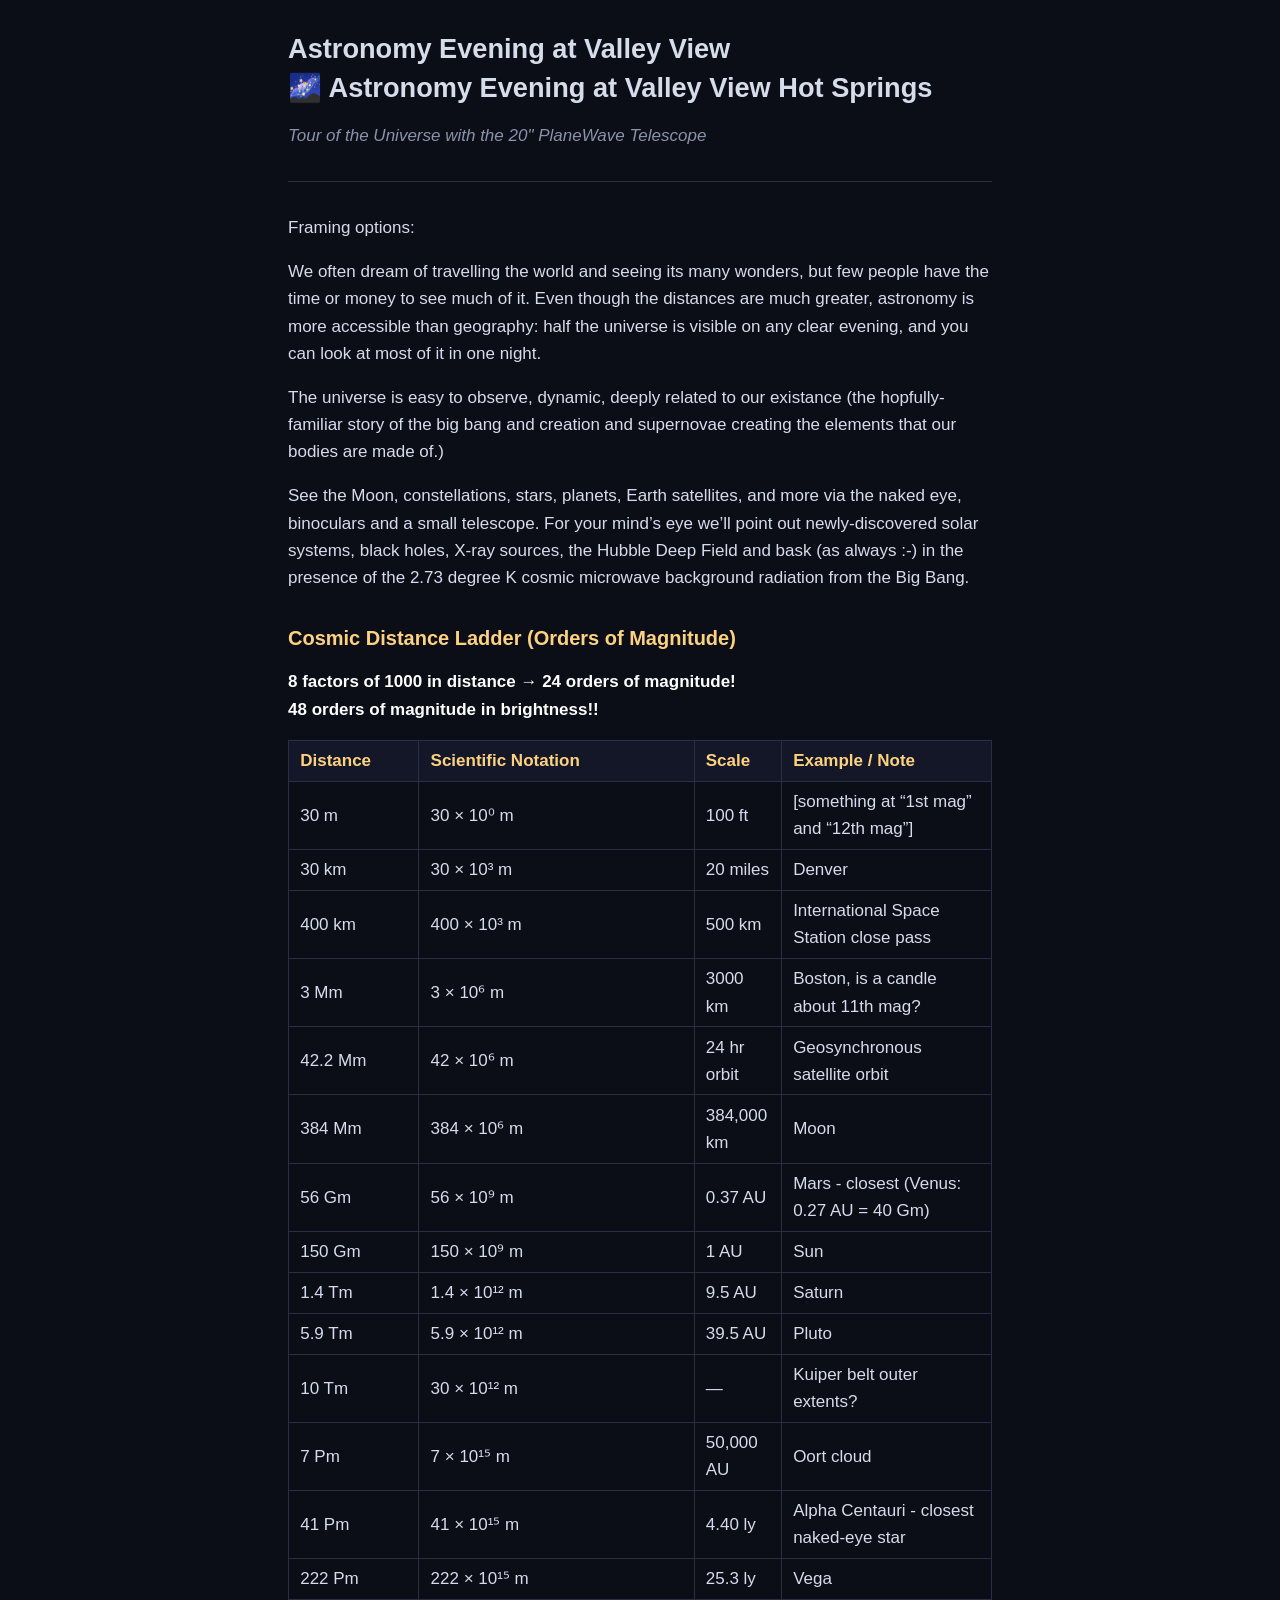
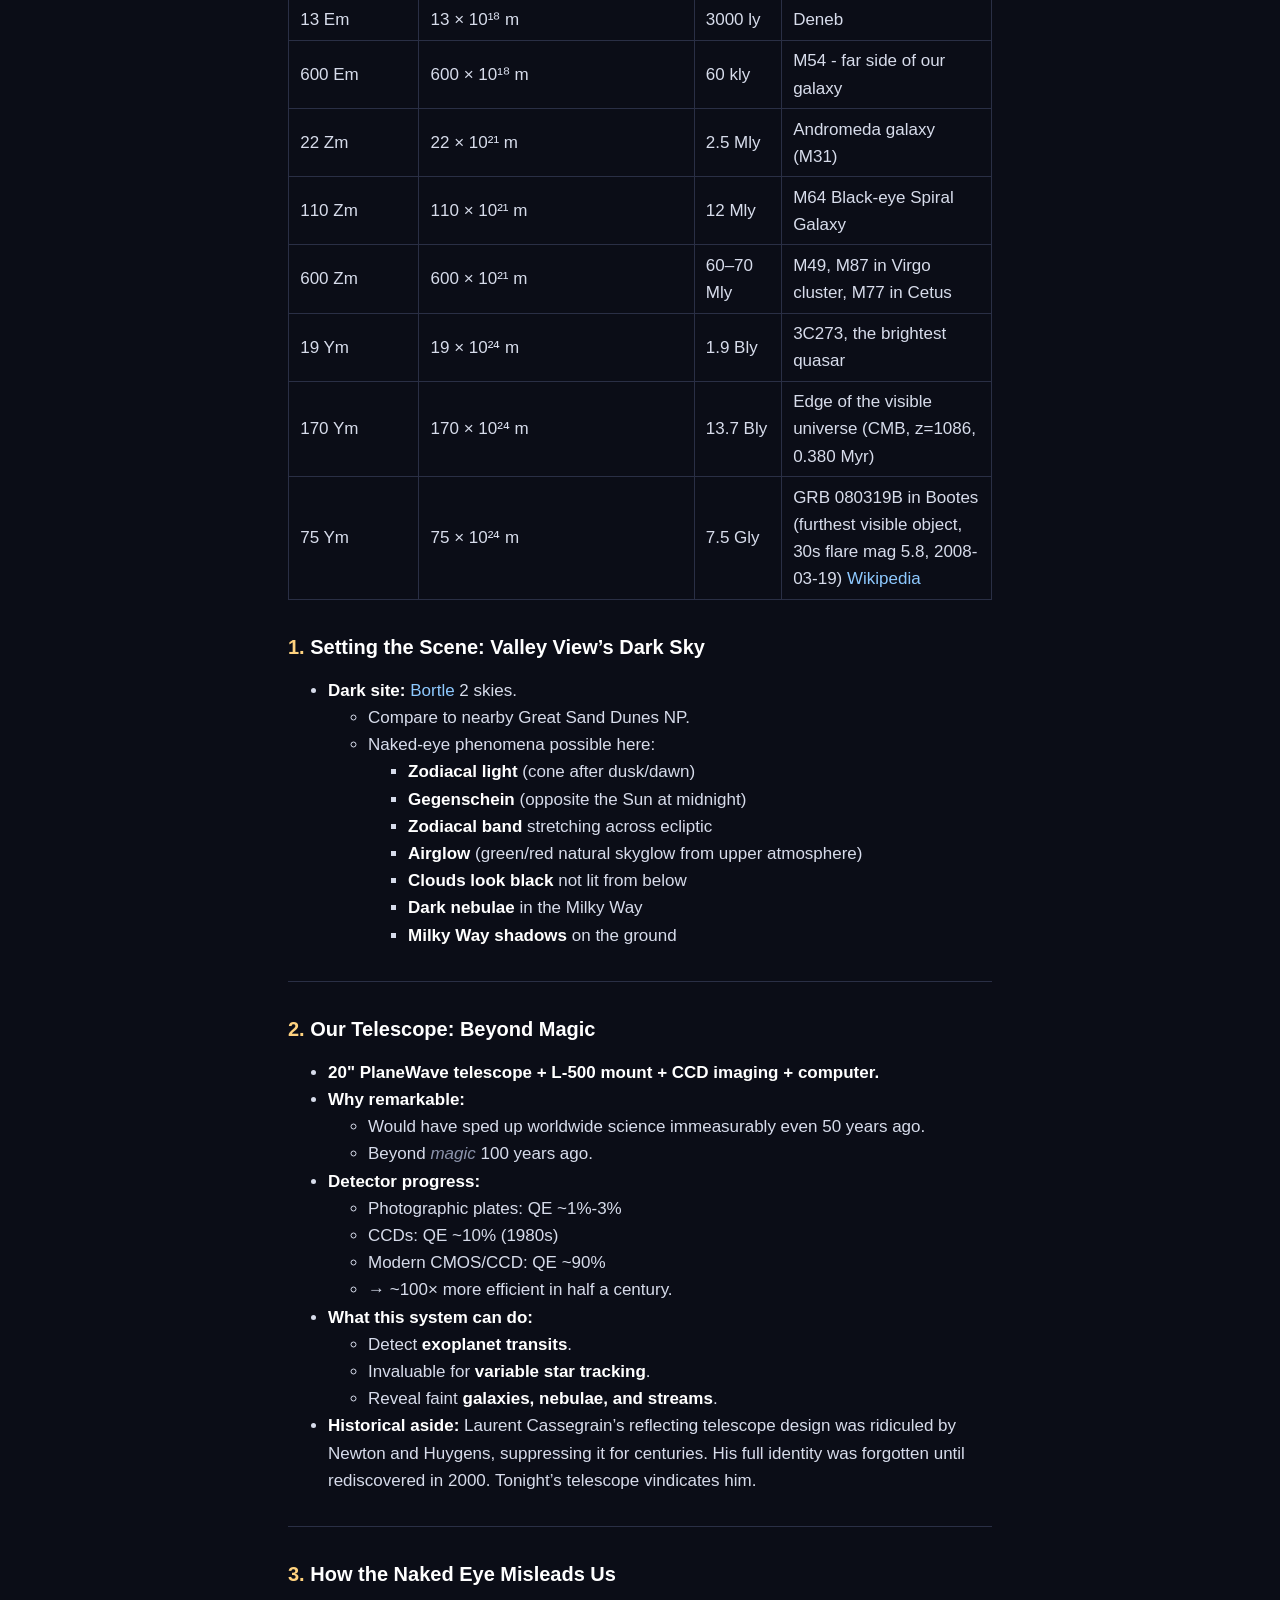
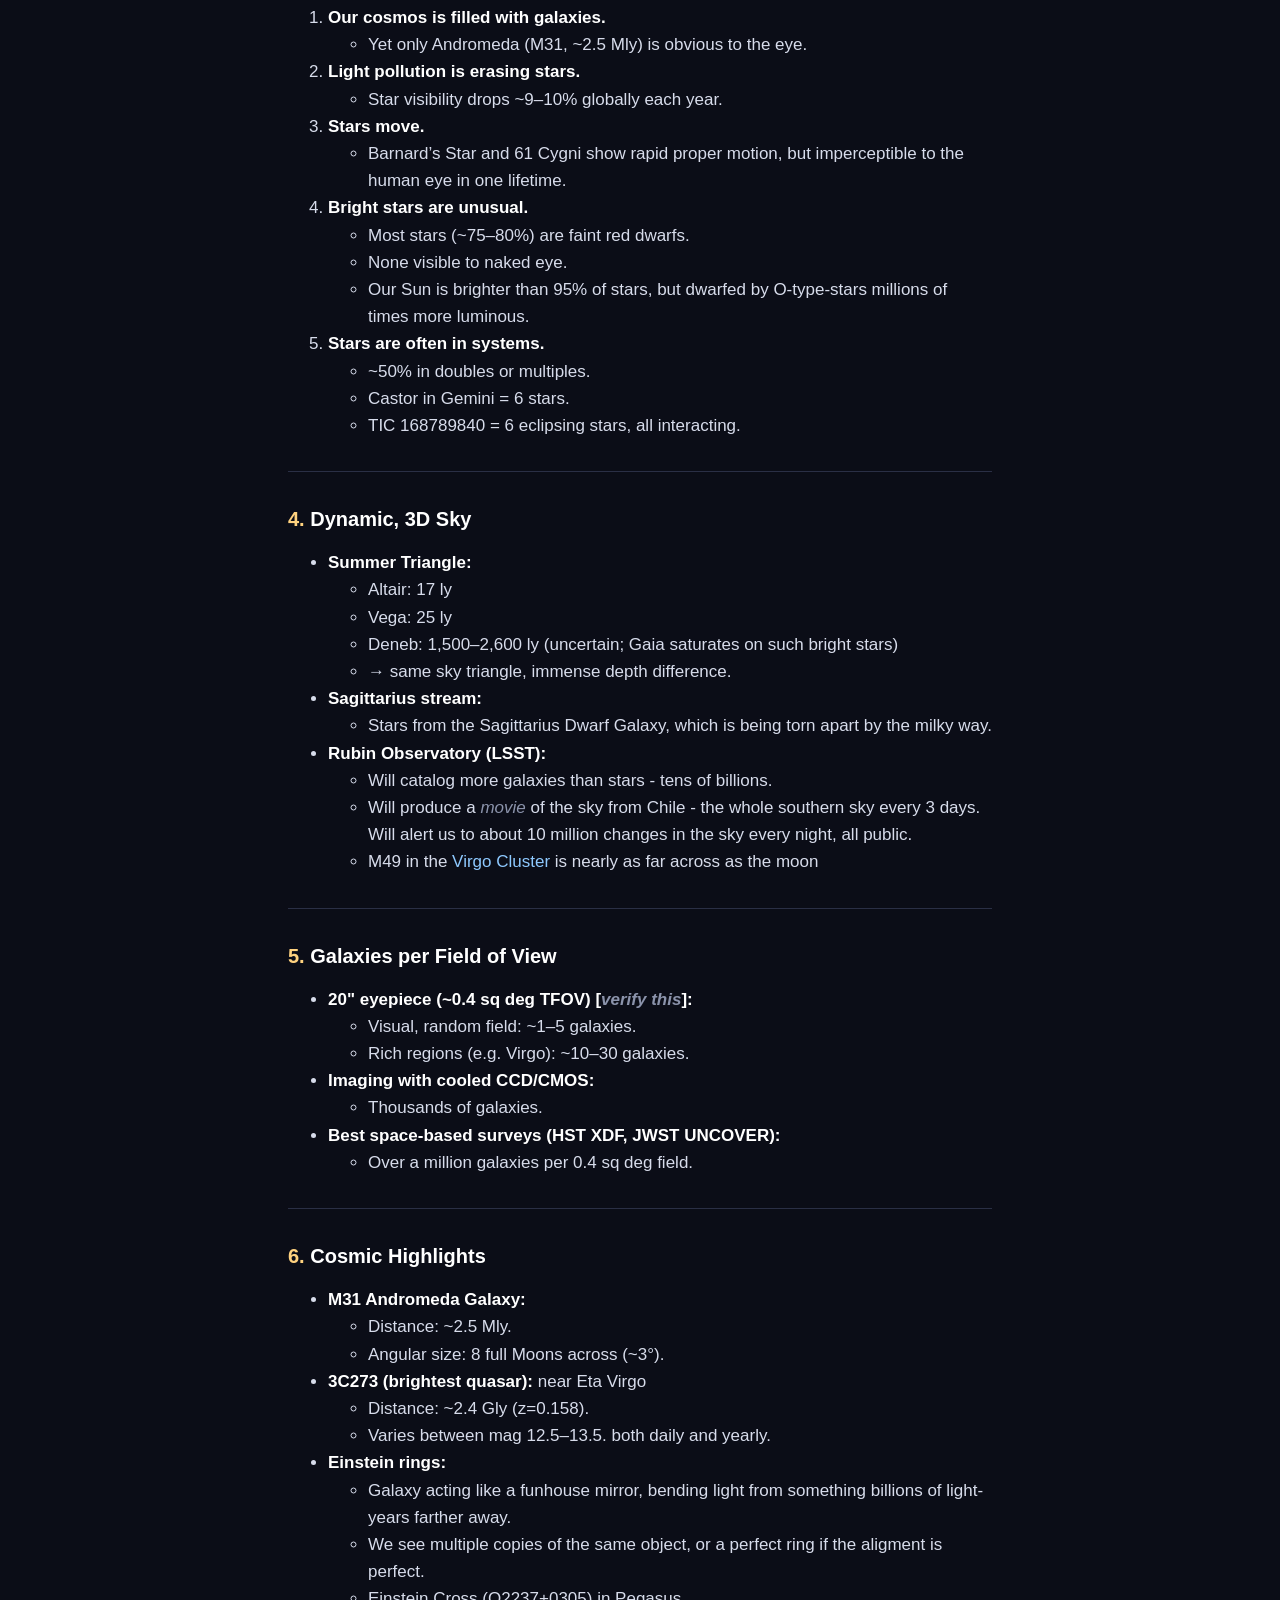
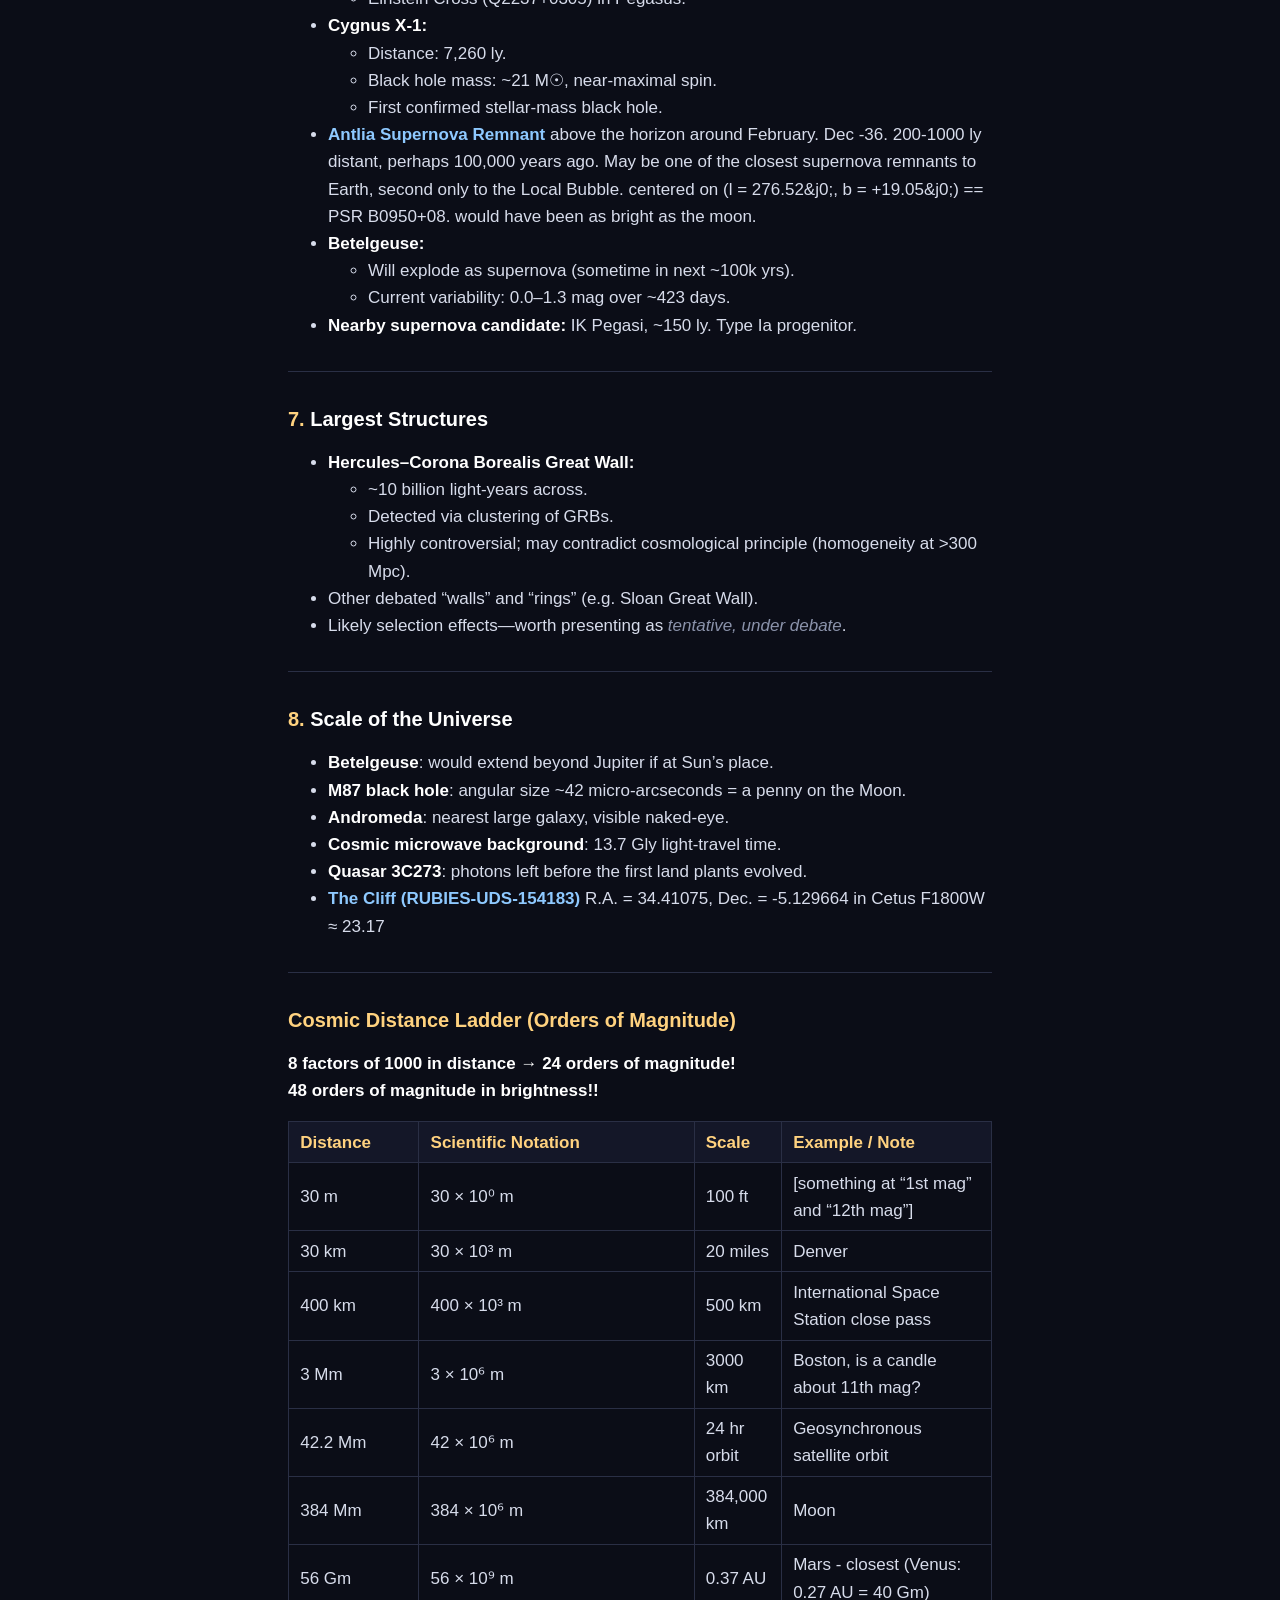
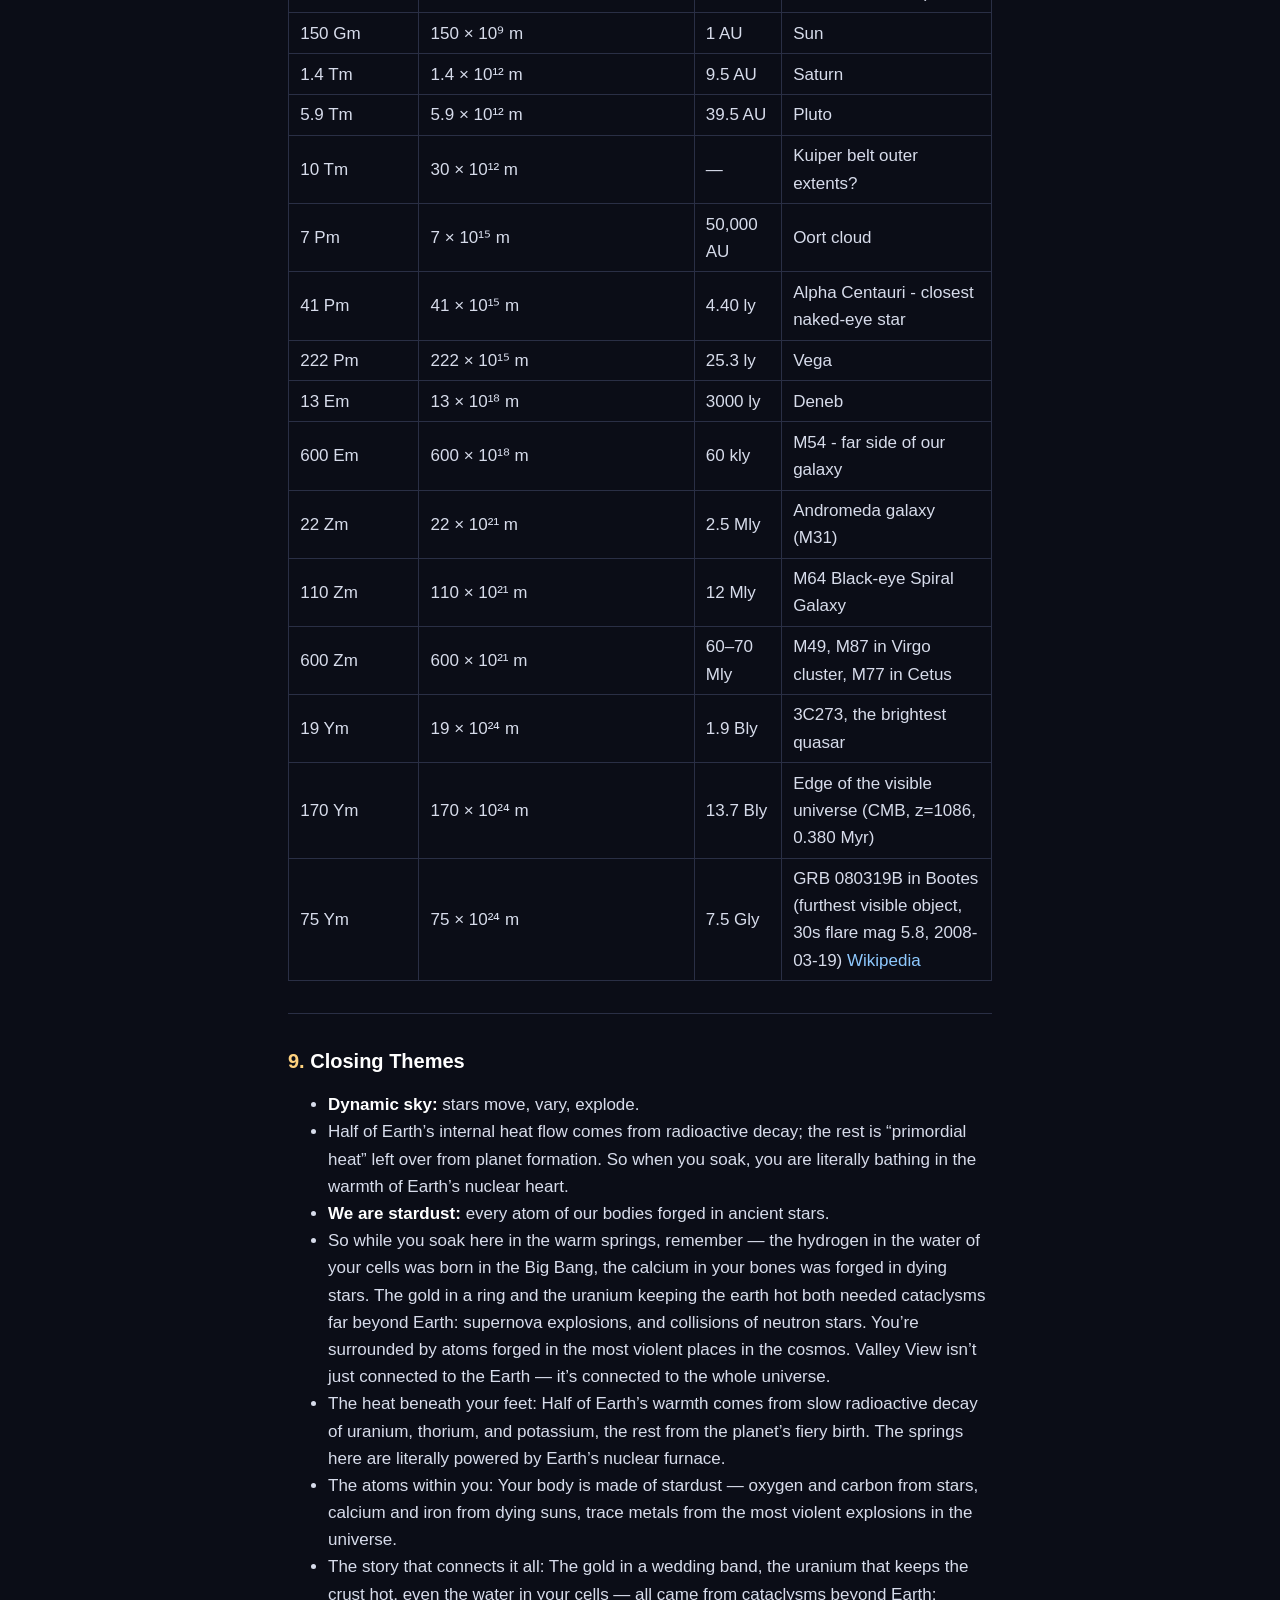
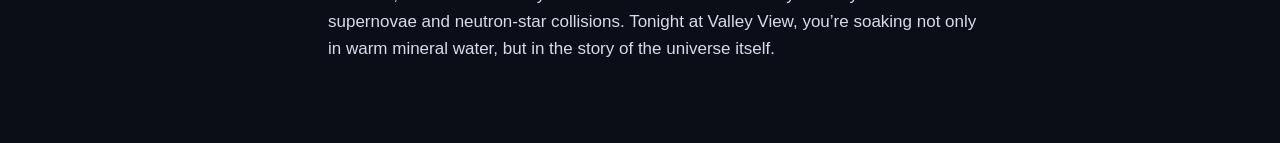
==== astro-evening-vv.html @ 8d2835ee "Add Sept 9-10 2026 highlights, evening tour, and sky-timeline tool - vv20260909/highlights.md: short" ====
<!DOCTYPE html>
<html xmlns="http://www.w3.org/1999/xhtml" lang="" xml:lang="">
<head>
  <meta charset="utf-8" />
  <meta name="generator" content="pandoc" />
  <meta name="viewport" content="width=device-width, initial-scale=1.0, user-scalable=yes" />
  <title>Astronomy Evening at Valley View</title>
  <style>
    code{white-space: pre-wrap;}
    span.smallcaps{font-variant: small-caps;}
    span.underline{text-decoration: underline;}
    div.column{display: inline-block; vertical-align: top; width: 50%;}
    div.hanging-indent{margin-left: 1.5em; text-indent: -1.5em;}
    ul.task-list{list-style: none;}
  </style>
  <link rel="stylesheet" href="assets/style.css" />
</head>
<body>
<header id="title-block-header">
<h1 class="title">Astronomy Evening at Valley View</h1>
</header>
<h1 id="astronomy-evening-at-valley-view-hot-springs">🌌 Astronomy Evening at Valley View Hot Springs</h1>
<p><em>Tour of the Universe with the 20" PlaneWave Telescope</em></p>
<hr />
<p>Framing options:</p>
<p>We often dream of travelling the world and seeing its many wonders, but few people have the time or money to see much of it. Even though the distances are much greater, astronomy is more accessible than geography: half the universe is visible on any clear evening, and you can look at most of it in one night.</p>
<p>The universe is easy to observe, dynamic, deeply related to our existance (the hopfully-familiar story of the big bang and creation and supernovae creating the elements that our bodies are made of.)</p>
<p>See the Moon, constellations, stars, planets, Earth satellites, and more via the naked eye, binoculars and a small telescope. For your mind’s eye we’ll point out newly-discovered solar systems, black holes, X-ray sources, the Hubble Deep Field and bask (as always :-) in the presence of the 2.73 degree K cosmic microwave background radiation from the Big Bang.</p>
<h2 id="cosmic-distance-ladder-orders-of-magnitude">Cosmic Distance Ladder (Orders of Magnitude)</h2>
<p><strong>8 factors of 1000 in distance → 24 orders of magnitude!</strong><br />
<strong>48 orders of magnitude in brightness!!</strong></p>
<table>
<colgroup>
<col style="width: 18%" />
<col style="width: 38%" />
<col style="width: 12%" />
<col style="width: 29%" />
</colgroup>
<thead>
<tr class="header">
<th>Distance</th>
<th>Scientific Notation</th>
<th>Scale</th>
<th>Example / Note</th>
</tr>
</thead>
<tbody>
<tr class="odd">
<td>30 m</td>
<td>30 × 10⁰ m</td>
<td>100 ft</td>
<td>[something at “1st mag” and “12th mag”]</td>
</tr>
<tr class="even">
<td>30 km</td>
<td>30 × 10³ m</td>
<td>20 miles</td>
<td>Denver</td>
</tr>
<tr class="odd">
<td>400 km</td>
<td>400 × 10³ m</td>
<td>500 km</td>
<td>International Space Station close pass</td>
</tr>
<tr class="even">
<td>3 Mm</td>
<td>3 × 10⁶ m</td>
<td>3000 km</td>
<td>Boston, is a candle about 11th mag?</td>
</tr>
<tr class="odd">
<td>42.2 Mm</td>
<td>42 × 10⁶ m</td>
<td>24 hr orbit</td>
<td>Geosynchronous satellite orbit</td>
</tr>
<tr class="even">
<td>384 Mm</td>
<td>384 × 10⁶ m</td>
<td>384,000 km</td>
<td>Moon</td>
</tr>
<tr class="odd">
<td>56 Gm</td>
<td>56 × 10⁹ m</td>
<td>0.37 AU</td>
<td>Mars - closest (Venus: 0.27 AU = 40 Gm)</td>
</tr>
<tr class="even">
<td>150 Gm</td>
<td>150 × 10⁹ m</td>
<td>1 AU</td>
<td>Sun</td>
</tr>
<tr class="odd">
<td>1.4 Tm</td>
<td>1.4 × 10¹² m</td>
<td>9.5 AU</td>
<td>Saturn</td>
</tr>
<tr class="even">
<td>5.9 Tm</td>
<td>5.9 × 10¹² m</td>
<td>39.5 AU</td>
<td>Pluto</td>
</tr>
<tr class="odd">
<td>10 Tm</td>
<td>30 × 10¹² m</td>
<td>—</td>
<td>Kuiper belt outer extents?</td>
</tr>
<tr class="even">
<td>7 Pm</td>
<td>7 × 10¹⁵ m</td>
<td>50,000 AU</td>
<td>Oort cloud</td>
</tr>
<tr class="odd">
<td>41 Pm</td>
<td>41 × 10¹⁵ m</td>
<td>4.40 ly</td>
<td>Alpha Centauri - closest naked-eye star</td>
</tr>
<tr class="even">
<td>222 Pm</td>
<td>222 × 10¹⁵ m</td>
<td>25.3 ly</td>
<td>Vega</td>
</tr>
<tr class="odd">
<td>13 Em</td>
<td>13 × 10¹⁸ m</td>
<td>3000 ly</td>
<td>Deneb</td>
</tr>
<tr class="even">
<td>600 Em</td>
<td>600 × 10¹⁸ m</td>
<td>60 kly</td>
<td>M54 - far side of our galaxy</td>
</tr>
<tr class="odd">
<td>22 Zm</td>
<td>22 × 10²¹ m</td>
<td>2.5 Mly</td>
<td>Andromeda galaxy (M31)</td>
</tr>
<tr class="even">
<td>110 Zm</td>
<td>110 × 10²¹ m</td>
<td>12 Mly</td>
<td>M64 Black-eye Spiral Galaxy</td>
</tr>
<tr class="odd">
<td>600 Zm</td>
<td>600 × 10²¹ m</td>
<td>60–70 Mly</td>
<td>M49, M87 in Virgo cluster, M77 in Cetus</td>
</tr>
<tr class="even">
<td>19 Ym</td>
<td>19 × 10²⁴ m</td>
<td>1.9 Bly</td>
<td>3C273, the brightest quasar</td>
</tr>
<tr class="odd">
<td>170 Ym</td>
<td>170 × 10²⁴ m</td>
<td>13.7 Bly</td>
<td>Edge of the visible universe (CMB, z=1086, 0.380 Myr)</td>
</tr>
<tr class="even">
<td>75 Ym</td>
<td>75 × 10²⁴ m</td>
<td>7.5 Gly</td>
<td>GRB 080319B in Bootes (furthest visible object, 30s flare mag 5.8, 2008-03-19) <a href="http://en.wikipedia.org/wiki/GRB_080319B">Wikipedia</a></td>
</tr>
</tbody>
</table>
<h2 id="setting-the-scene-valley-views-dark-sky">1. <strong>Setting the Scene: Valley View’s Dark Sky</strong></h2>
<ul>
<li><strong>Dark site:</strong> <a href="https://en.wikipedia.org/wiki/Bortle_scale">Bortle</a> 2 skies.
<ul>
<li>Compare to nearby Great Sand Dunes NP.</li>
<li>Naked-eye phenomena possible here:
<ul>
<li><strong>Zodiacal light</strong> (cone after dusk/dawn)</li>
<li><strong>Gegenschein</strong> (opposite the Sun at midnight)</li>
<li><strong>Zodiacal band</strong> stretching across ecliptic</li>
<li><strong>Airglow</strong> (green/red natural skyglow from upper atmosphere)</li>
<li><strong>Clouds look black</strong> not lit from below</li>
<li><strong>Dark nebulae</strong> in the Milky Way</li>
<li><strong>Milky Way shadows</strong> on the ground</li>
</ul></li>
</ul></li>
</ul>
<hr />
<h2 id="our-telescope-beyond-magic">2. <strong>Our Telescope: Beyond Magic</strong></h2>
<ul>
<li><strong>20" PlaneWave telescope + L-500 mount + CCD imaging + computer.</strong></li>
<li><strong>Why remarkable:</strong>
<ul>
<li>Would have sped up worldwide science immeasurably even 50 years ago.</li>
<li>Beyond <em>magic</em> 100 years ago.</li>
</ul></li>
<li><strong>Detector progress:</strong>
<ul>
<li>Photographic plates: QE ~1%-3%</li>
<li>CCDs: QE ~10% (1980s)</li>
<li>Modern CMOS/CCD: QE ~90%</li>
<li>→ ~100× more efficient in half a century.</li>
</ul></li>
<li><strong>What this system can do:</strong>
<ul>
<li>Detect <strong>exoplanet transits</strong>.</li>
<li>Invaluable for <strong>variable star tracking</strong>.</li>
<li>Reveal faint <strong>galaxies, nebulae, and streams</strong>.</li>
</ul></li>
<li><strong>Historical aside:</strong> Laurent Cassegrain’s reflecting telescope design was ridiculed by Newton and Huygens, suppressing it for centuries. His full identity was forgotten until rediscovered in 2000. Tonight’s telescope vindicates him.</li>
</ul>
<hr />
<h2 id="how-the-naked-eye-misleads-us">3. <strong>How the Naked Eye Misleads Us</strong></h2>
<ol type="1">
<li><strong>Our cosmos is filled with galaxies.</strong>
<ul>
<li>Yet only Andromeda (M31, ~2.5 Mly) is obvious to the eye.</li>
</ul></li>
<li><strong>Light pollution is erasing stars.</strong>
<ul>
<li>Star visibility drops ~9–10% globally each year.</li>
</ul></li>
<li><strong>Stars move.</strong>
<ul>
<li>Barnard’s Star and 61 Cygni show rapid proper motion, but imperceptible to the human eye in one lifetime.</li>
</ul></li>
<li><strong>Bright stars are unusual.</strong>
<ul>
<li>Most stars (~75–80%) are faint red dwarfs.</li>
<li>None visible to naked eye.</li>
<li>Our Sun is brighter than 95% of stars, but dwarfed by O-type-stars millions of times more luminous.</li>
</ul></li>
<li><strong>Stars are often in systems.</strong>
<ul>
<li>~50% in doubles or multiples.</li>
<li>Castor in Gemini = 6 stars.</li>
<li>TIC 168789840 = 6 eclipsing stars, all interacting.</li>
</ul></li>
</ol>
<hr />
<h2 id="dynamic-3d-sky">4. <strong>Dynamic, 3D Sky</strong></h2>
<ul>
<li><strong>Summer Triangle:</strong>
<ul>
<li>Altair: 17 ly</li>
<li>Vega: 25 ly</li>
<li>Deneb: 1,500–2,600 ly (uncertain; Gaia saturates on such bright stars)</li>
<li>→ same sky triangle, immense depth difference.</li>
</ul></li>
<li><strong>Sagittarius stream:</strong>
<ul>
<li>Stars from the Sagittarius Dwarf Galaxy, which is being torn apart by the milky way.</li>
</ul></li>
<li><strong>Rubin Observatory (LSST):</strong>
<ul>
<li>Will catalog more galaxies than stars - tens of billions.</li>
<li>Will produce a <em>movie</em> of the sky from Chile - the whole southern sky every 3 days. Will alert us to about 10 million changes in the sky every night, all public.</li>
<li>M49 in the <a href="https://rubinobservatory.org/gallery/collections/first-look-gallery/qe2do9iu6h1gbdg4bsgc1o083u">Virgo Cluster</a> is nearly as far across as the moon</li>
</ul></li>
</ul>
<hr />
<h2 id="galaxies-per-field-of-view">5. <strong>Galaxies per Field of View</strong></h2>
<ul>
<li><strong>20" eyepiece (~0.4 sq deg TFOV) [<em>verify this</em>]:</strong>
<ul>
<li>Visual, random field: ~1–5 galaxies.</li>
<li>Rich regions (e.g. Virgo): ~10–30 galaxies.</li>
</ul></li>
<li><strong>Imaging with cooled CCD/CMOS:</strong>
<ul>
<li>Thousands of galaxies.</li>
</ul></li>
<li><strong>Best space-based surveys (HST XDF, JWST UNCOVER):</strong>
<ul>
<li>Over a million galaxies per 0.4 sq deg field.</li>
</ul></li>
</ul>
<hr />
<h2 id="cosmic-highlights">6. <strong>Cosmic Highlights</strong></h2>
<ul>
<li><strong>M31 Andromeda Galaxy:</strong>
<ul>
<li>Distance: ~2.5 Mly.</li>
<li>Angular size: 8 full Moons across (~3°).</li>
</ul></li>
<li><strong>3C273 (brightest quasar):</strong> near Eta Virgo
<ul>
<li>Distance: ~2.4 Gly (z=0.158).</li>
<li>Varies between mag 12.5–13.5. both daily and yearly.</li>
</ul></li>
<li><strong>Einstein rings:</strong>
<ul>
<li>Galaxy acting like a funhouse mirror, bending light from something billions of light-years farther away.</li>
<li>We see multiple copies of the same object, or a perfect ring if the aligment is perfect.</li>
<li>Einstein Cross (Q2237+0305) in Pegasus.</li>
</ul></li>
<li><strong>Cygnus X-1:</strong>
<ul>
<li>Distance: 7,260 ly.</li>
<li>Black hole mass: ~21 M☉, near-maximal spin.</li>
<li>First confirmed stellar-mass black hole.</li>
</ul></li>
<li><strong><a href="https://iopscience.iop.org/article/10.1086/522219/fulltext/21728.text.html#fg1">Antlia Supernova Remnant</a></strong> above the horizon around February. Dec -36. 200-1000 ly distant, perhaps 100,000 years ago. May be one of the closest supernova remnants to Earth, second only to the Local Bubble. centered on (l = 276.52&amp;j0;, b = +19.05&amp;j0;) == PSR B0950+08. would have been as bright as the moon.</li>
<li><strong>Betelgeuse:</strong>
<ul>
<li>Will explode as supernova (sometime in next ~100k yrs).</li>
<li>Current variability: 0.0–1.3 mag over ~423 days.</li>
</ul></li>
<li><strong>Nearby supernova candidate:</strong> IK Pegasi, ~150 ly. Type Ia progenitor.</li>
</ul>
<hr />
<h2 id="largest-structures">7. <strong>Largest Structures</strong></h2>
<ul>
<li><strong>Hercules–Corona Borealis Great Wall:</strong>
<ul>
<li>~10 billion light-years across.</li>
<li>Detected via clustering of GRBs.</li>
<li>Highly controversial; may contradict cosmological principle (homogeneity at &gt;300 Mpc).</li>
</ul></li>
<li>Other debated “walls” and “rings” (e.g. Sloan Great Wall).</li>
<li>Likely selection effects—worth presenting as <em>tentative, under debate</em>.</li>
</ul>
<hr />
<h2 id="scale-of-the-universe">8. <strong>Scale of the Universe</strong></h2>
<ul>
<li><strong>Betelgeuse</strong>: would extend beyond Jupiter if at Sun’s place.</li>
<li><strong>M87 black hole</strong>: angular size ~42 micro-arcseconds = a penny on the Moon.</li>
<li><strong>Andromeda</strong>: nearest large galaxy, visible naked-eye.</li>
<li><strong>Cosmic microwave background</strong>: 13.7 Gly light-travel time.</li>
<li><strong>Quasar 3C273</strong>: photons left before the first land plants evolved.</li>
<li><strong><a href="https://en.wikipedia.org/wiki/The_Cliff_(cosmological_object)">The Cliff (RUBIES-UDS-154183)</a></strong> R.A. = 34.41075, Dec. = -5.129664 in Cetus F1800W ≈ 23.17</li>
</ul>
<hr />
<h2 id="cosmic-distance-ladder-orders-of-magnitude-1">Cosmic Distance Ladder (Orders of Magnitude)</h2>
<p><strong>8 factors of 1000 in distance → 24 orders of magnitude!</strong><br />
<strong>48 orders of magnitude in brightness!!</strong></p>
<table>
<colgroup>
<col style="width: 18%" />
<col style="width: 38%" />
<col style="width: 12%" />
<col style="width: 29%" />
</colgroup>
<thead>
<tr class="header">
<th>Distance</th>
<th>Scientific Notation</th>
<th>Scale</th>
<th>Example / Note</th>
</tr>
</thead>
<tbody>
<tr class="odd">
<td>30 m</td>
<td>30 × 10⁰ m</td>
<td>100 ft</td>
<td>[something at “1st mag” and “12th mag”]</td>
</tr>
<tr class="even">
<td>30 km</td>
<td>30 × 10³ m</td>
<td>20 miles</td>
<td>Denver</td>
</tr>
<tr class="odd">
<td>400 km</td>
<td>400 × 10³ m</td>
<td>500 km</td>
<td>International Space Station close pass</td>
</tr>
<tr class="even">
<td>3 Mm</td>
<td>3 × 10⁶ m</td>
<td>3000 km</td>
<td>Boston, is a candle about 11th mag?</td>
</tr>
<tr class="odd">
<td>42.2 Mm</td>
<td>42 × 10⁶ m</td>
<td>24 hr orbit</td>
<td>Geosynchronous satellite orbit</td>
</tr>
<tr class="even">
<td>384 Mm</td>
<td>384 × 10⁶ m</td>
<td>384,000 km</td>
<td>Moon</td>
</tr>
<tr class="odd">
<td>56 Gm</td>
<td>56 × 10⁹ m</td>
<td>0.37 AU</td>
<td>Mars - closest (Venus: 0.27 AU = 40 Gm)</td>
</tr>
<tr class="even">
<td>150 Gm</td>
<td>150 × 10⁹ m</td>
<td>1 AU</td>
<td>Sun</td>
</tr>
<tr class="odd">
<td>1.4 Tm</td>
<td>1.4 × 10¹² m</td>
<td>9.5 AU</td>
<td>Saturn</td>
</tr>
<tr class="even">
<td>5.9 Tm</td>
<td>5.9 × 10¹² m</td>
<td>39.5 AU</td>
<td>Pluto</td>
</tr>
<tr class="odd">
<td>10 Tm</td>
<td>30 × 10¹² m</td>
<td>—</td>
<td>Kuiper belt outer extents?</td>
</tr>
<tr class="even">
<td>7 Pm</td>
<td>7 × 10¹⁵ m</td>
<td>50,000 AU</td>
<td>Oort cloud</td>
</tr>
<tr class="odd">
<td>41 Pm</td>
<td>41 × 10¹⁵ m</td>
<td>4.40 ly</td>
<td>Alpha Centauri - closest naked-eye star</td>
</tr>
<tr class="even">
<td>222 Pm</td>
<td>222 × 10¹⁵ m</td>
<td>25.3 ly</td>
<td>Vega</td>
</tr>
<tr class="odd">
<td>13 Em</td>
<td>13 × 10¹⁸ m</td>
<td>3000 ly</td>
<td>Deneb</td>
</tr>
<tr class="even">
<td>600 Em</td>
<td>600 × 10¹⁸ m</td>
<td>60 kly</td>
<td>M54 - far side of our galaxy</td>
</tr>
<tr class="odd">
<td>22 Zm</td>
<td>22 × 10²¹ m</td>
<td>2.5 Mly</td>
<td>Andromeda galaxy (M31)</td>
</tr>
<tr class="even">
<td>110 Zm</td>
<td>110 × 10²¹ m</td>
<td>12 Mly</td>
<td>M64 Black-eye Spiral Galaxy</td>
</tr>
<tr class="odd">
<td>600 Zm</td>
<td>600 × 10²¹ m</td>
<td>60–70 Mly</td>
<td>M49, M87 in Virgo cluster, M77 in Cetus</td>
</tr>
<tr class="even">
<td>19 Ym</td>
<td>19 × 10²⁴ m</td>
<td>1.9 Bly</td>
<td>3C273, the brightest quasar</td>
</tr>
<tr class="odd">
<td>170 Ym</td>
<td>170 × 10²⁴ m</td>
<td>13.7 Bly</td>
<td>Edge of the visible universe (CMB, z=1086, 0.380 Myr)</td>
</tr>
<tr class="even">
<td>75 Ym</td>
<td>75 × 10²⁴ m</td>
<td>7.5 Gly</td>
<td>GRB 080319B in Bootes (furthest visible object, 30s flare mag 5.8, 2008-03-19) <a href="http://en.wikipedia.org/wiki/GRB_080319B">Wikipedia</a></td>
</tr>
</tbody>
</table>
<hr />
<h2 id="closing-themes">9. <strong>Closing Themes</strong></h2>
<ul>
<li><strong>Dynamic sky:</strong> stars move, vary, explode.</li>
<li>Half of Earth’s internal heat flow comes from radioactive decay; the rest is “primordial heat” left over from planet formation. So when you soak, you are literally bathing in the warmth of Earth’s nuclear heart.</li>
<li><strong>We are stardust:</strong> every atom of our bodies forged in ancient stars.</li>
<li>So while you soak here in the warm springs, remember — the hydrogen in the water of your cells was born in the Big Bang, the calcium in your bones was forged in dying stars. The gold in a ring and the uranium keeping the earth hot both needed cataclysms far beyond Earth: supernova explosions, and collisions of neutron stars. You’re surrounded by atoms forged in the most violent places in the cosmos. Valley View isn’t just connected to the Earth — it’s connected to the whole universe.</li>
<li>The heat beneath your feet: Half of Earth’s warmth comes from slow radioactive decay of uranium, thorium, and potassium, the rest from the planet’s fiery birth. The springs here are literally powered by Earth’s nuclear furnace.</li>
<li>The atoms within you: Your body is made of stardust — oxygen and carbon from stars, calcium and iron from dying suns, trace metals from the most violent explosions in the universe.</li>
<li>The story that connects it all: The gold in a wedding band, the uranium that keeps the crust hot, even the water in your cells — all came from cataclysms beyond Earth: supernovae and neutron-star collisions. Tonight at Valley View, you’re soaking not only in warm mineral water, but in the story of the universe itself.</li>
</ul>
</body>
</html>
---- assets/style.css ----
/* Valley View astronomy — dark, readable, prints fine. */
:root {
  --bg: #0b0d17;
  --fg: #d7dceb;
  --muted: #8b93ab;
  --accent: #ffd27f;
  --link: #8ec9ff;
  --rule: #2a2f45;
}
html { -webkit-text-size-adjust: 100%; }
body {
  background: var(--bg);
  color: var(--fg);
  font: 17px/1.6 -apple-system, BlinkMacSystemFont, "Segoe UI", Roboto, Helvetica, Arial, sans-serif;
  max-width: 44rem;
  margin: 0 auto;
  padding: 2rem 1.1rem 4rem;
}
h1, h2, h3 { line-height: 1.25; font-weight: 650; }
h1 { font-size: 1.7rem; margin: 0 0 .3rem; }
h2 { font-size: 1.25rem; margin: 2.2rem 0 .6rem; color: var(--accent); }
h3 { font-size: 1.05rem; margin: 1.6rem 0 .4rem; }
a { color: var(--link); text-decoration: none; }
a:hover { text-decoration: underline; }
hr { border: 0; border-top: 1px solid var(--rule); margin: 2rem 0; }
em { color: var(--muted); }
strong { color: #fff; }
code { background: #171a2b; padding: .1em .35em; border-radius: 4px; font-size: .9em; }
pre { background: #171a2b; padding: .9rem 1rem; border-radius: 8px; overflow-x: auto; }
pre code { background: none; padding: 0; }
blockquote {
  margin: 1rem 0; padding: .2rem 0 .2rem 1rem;
  border-left: 3px solid var(--rule); color: var(--muted);
}
table { border-collapse: collapse; margin: 1rem 0; width: 100%; display: block; overflow-x: auto; }
th, td { border: 1px solid var(--rule); padding: .4rem .7rem; text-align: left; }
th { background: #141728; color: var(--accent); }
img { max-width: 100%; height: auto; }
small { color: var(--muted); }
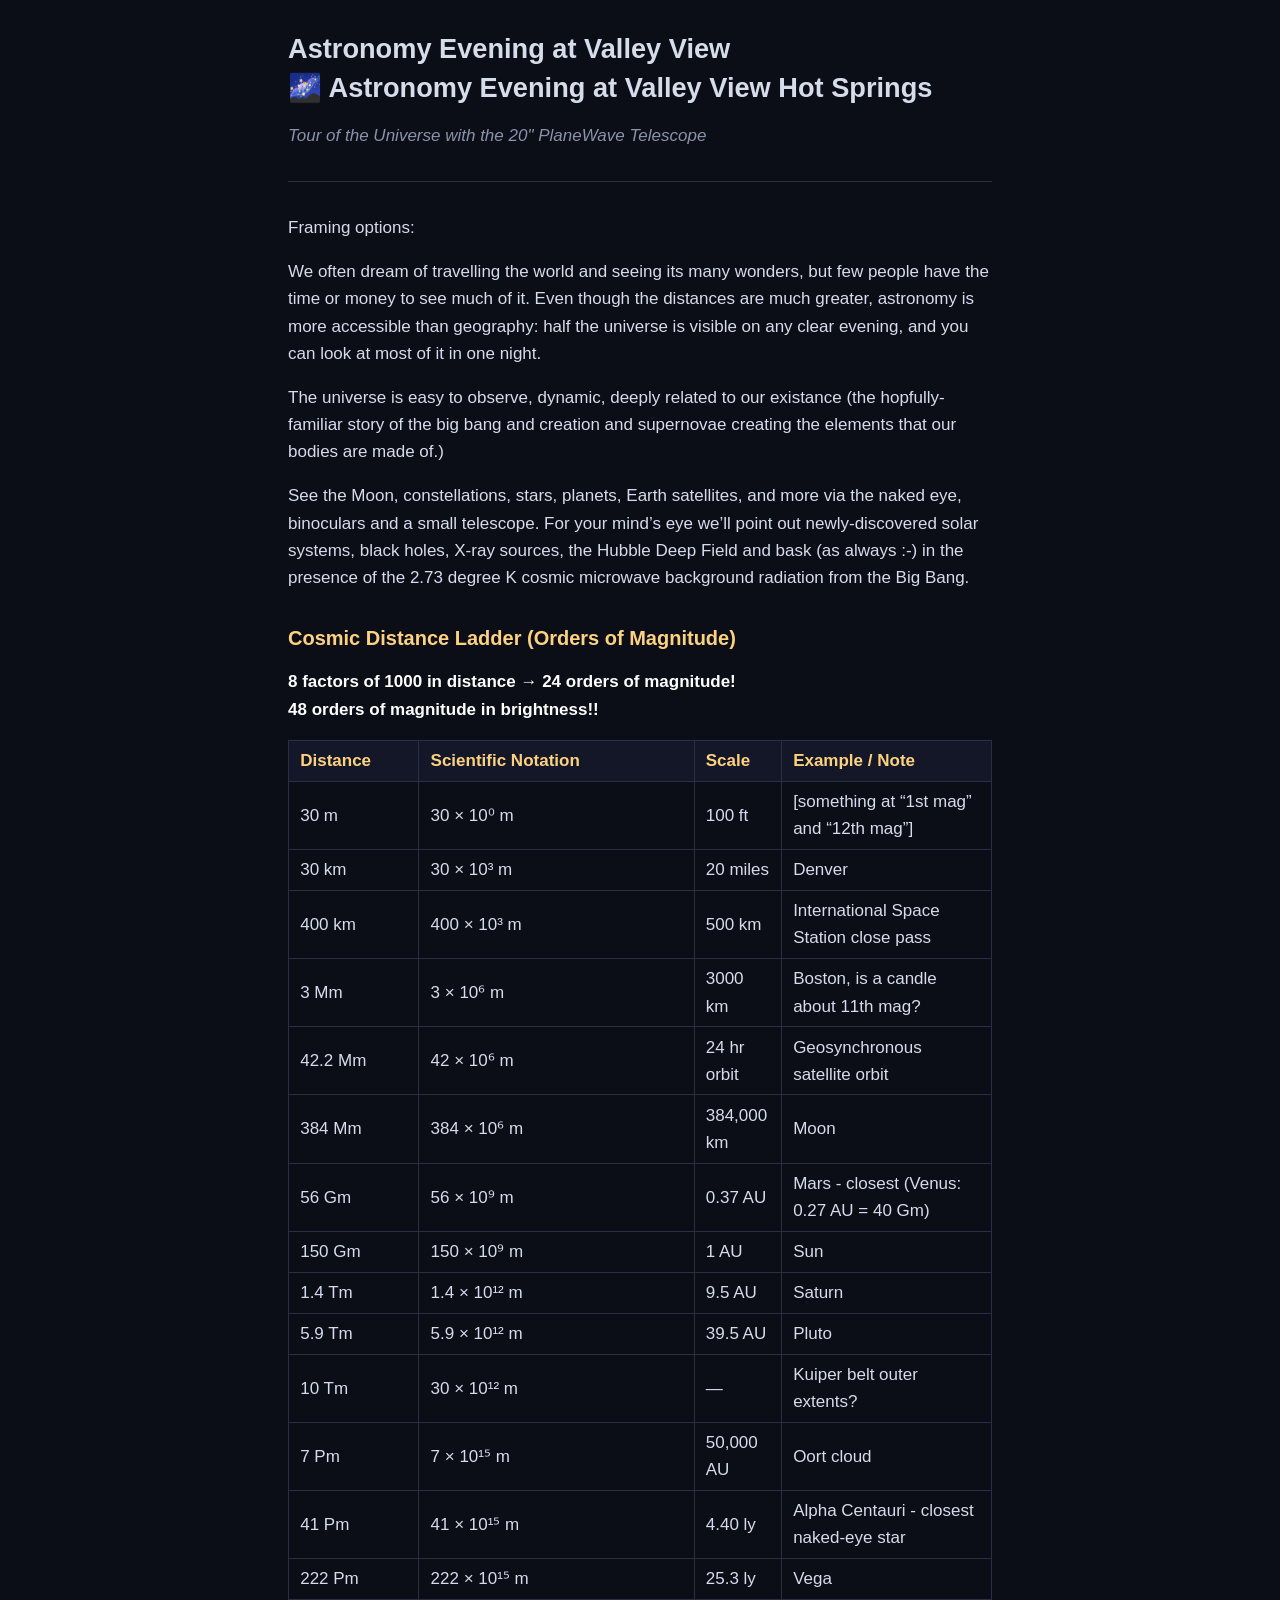
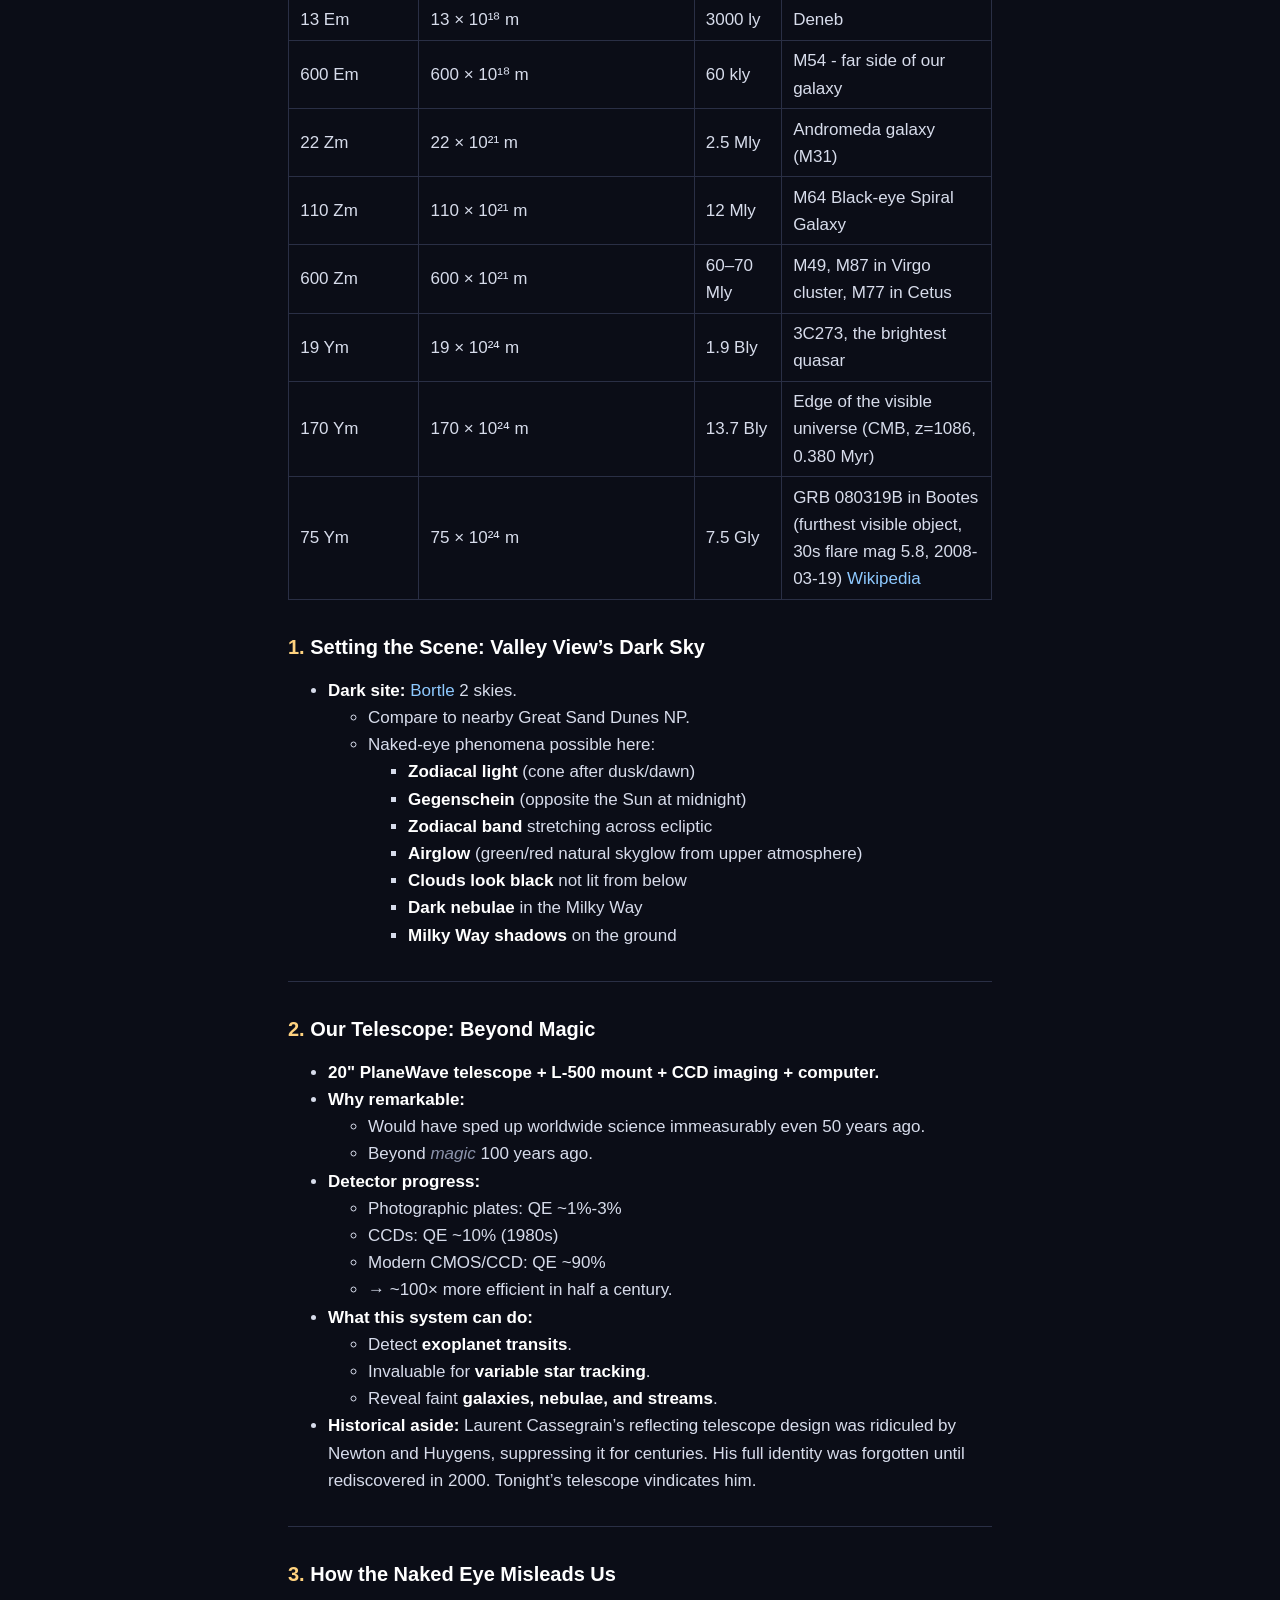
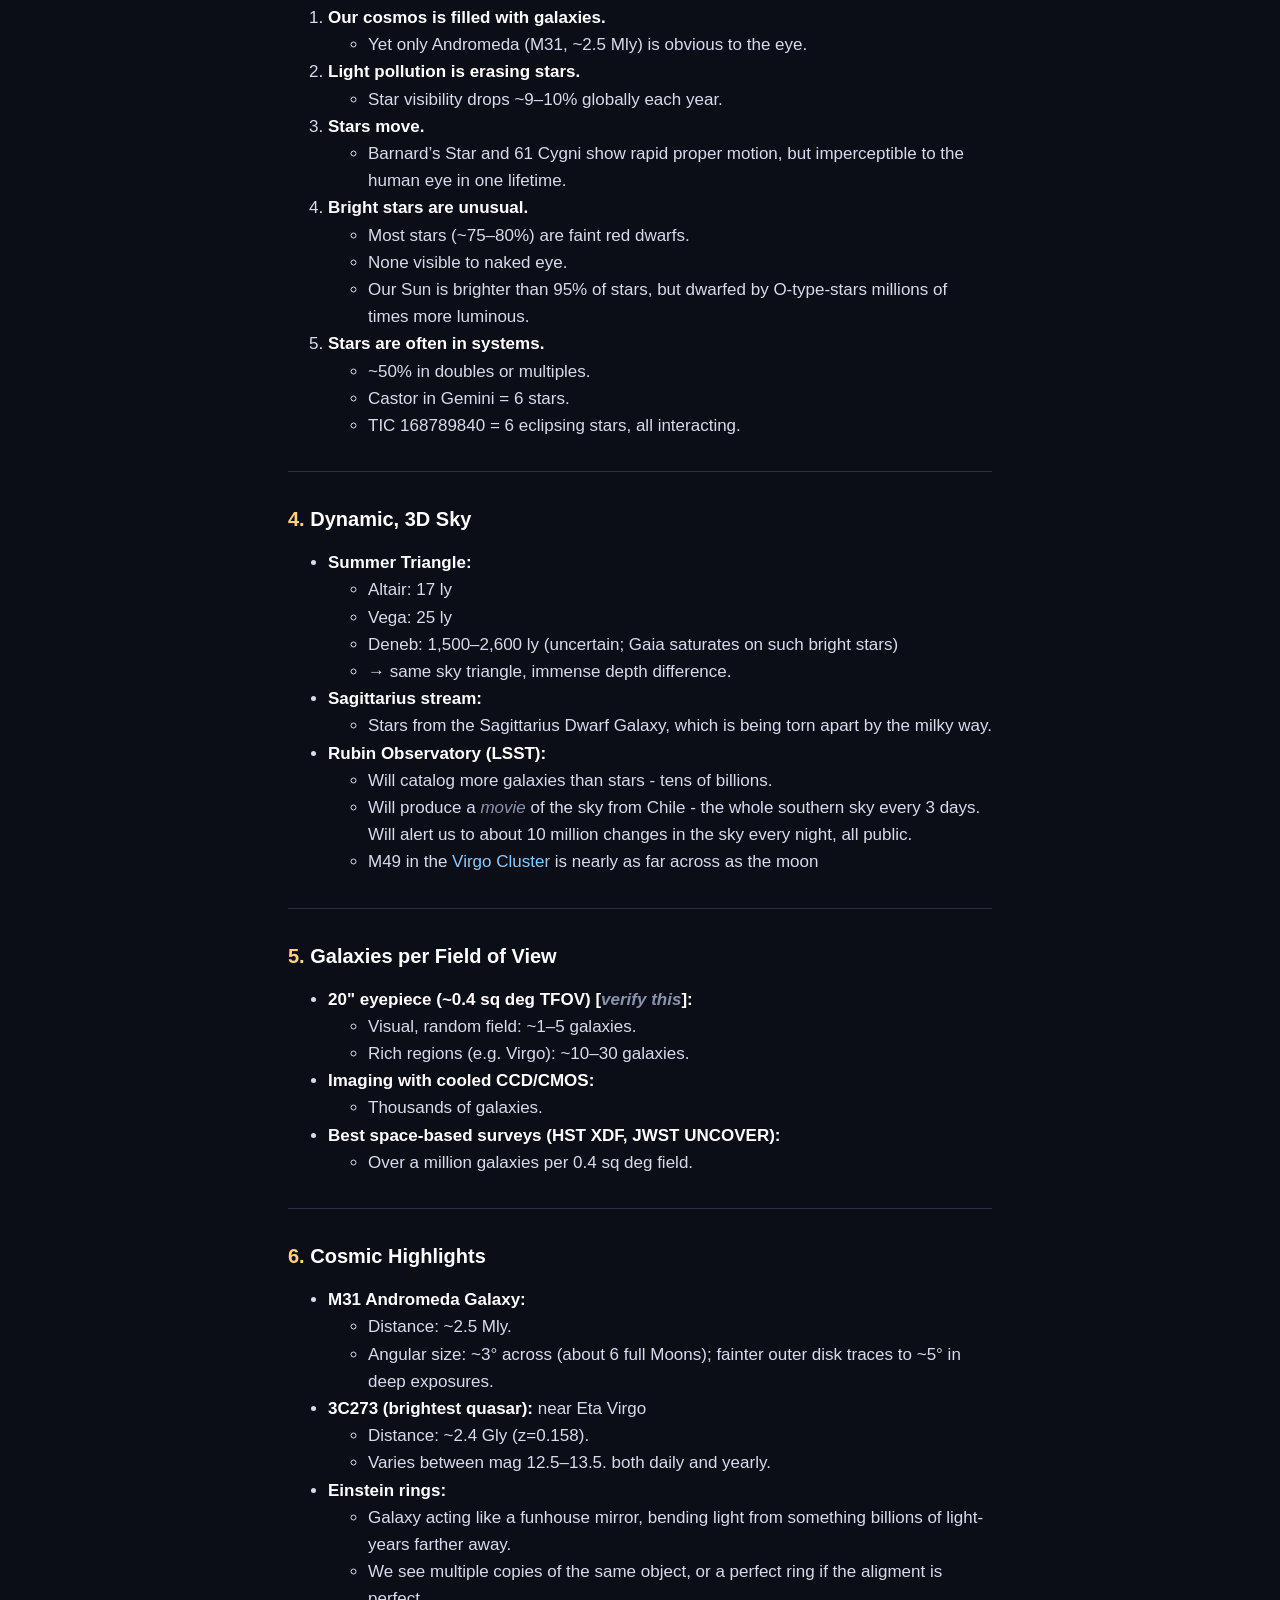
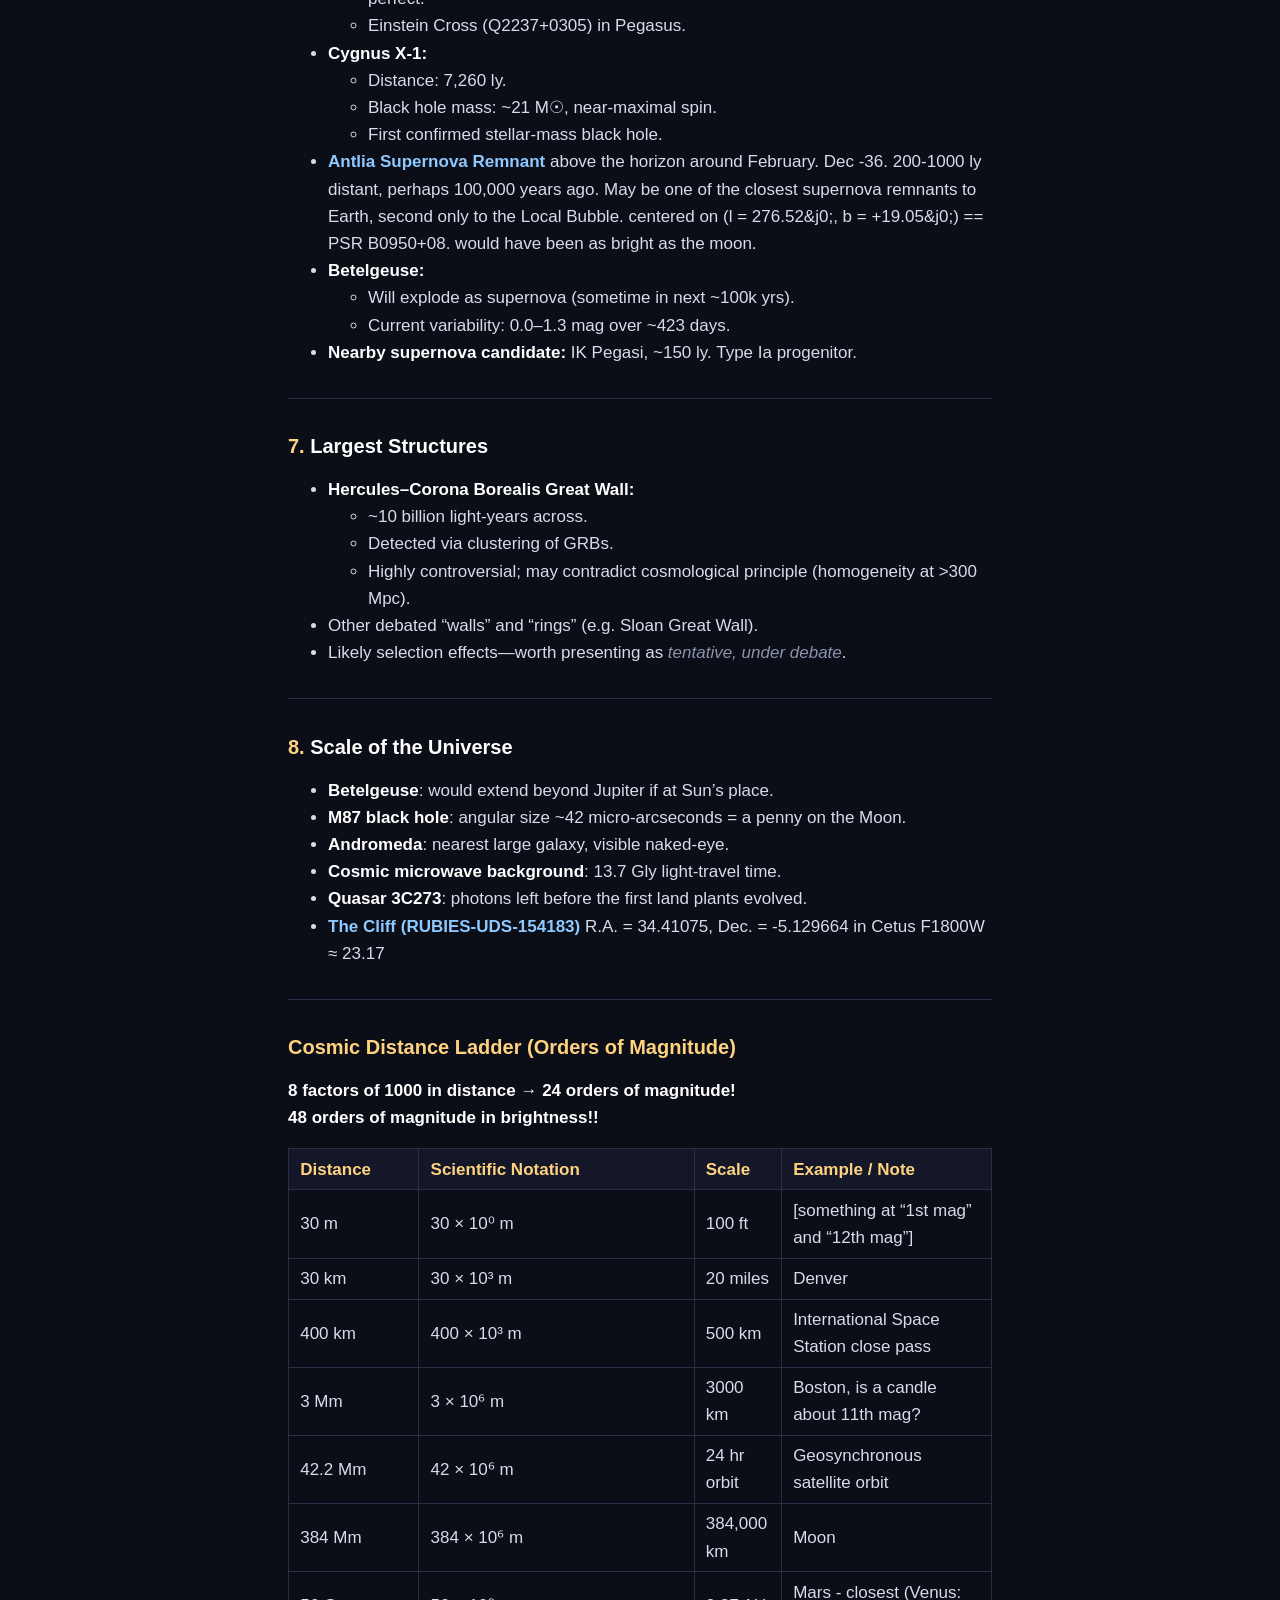
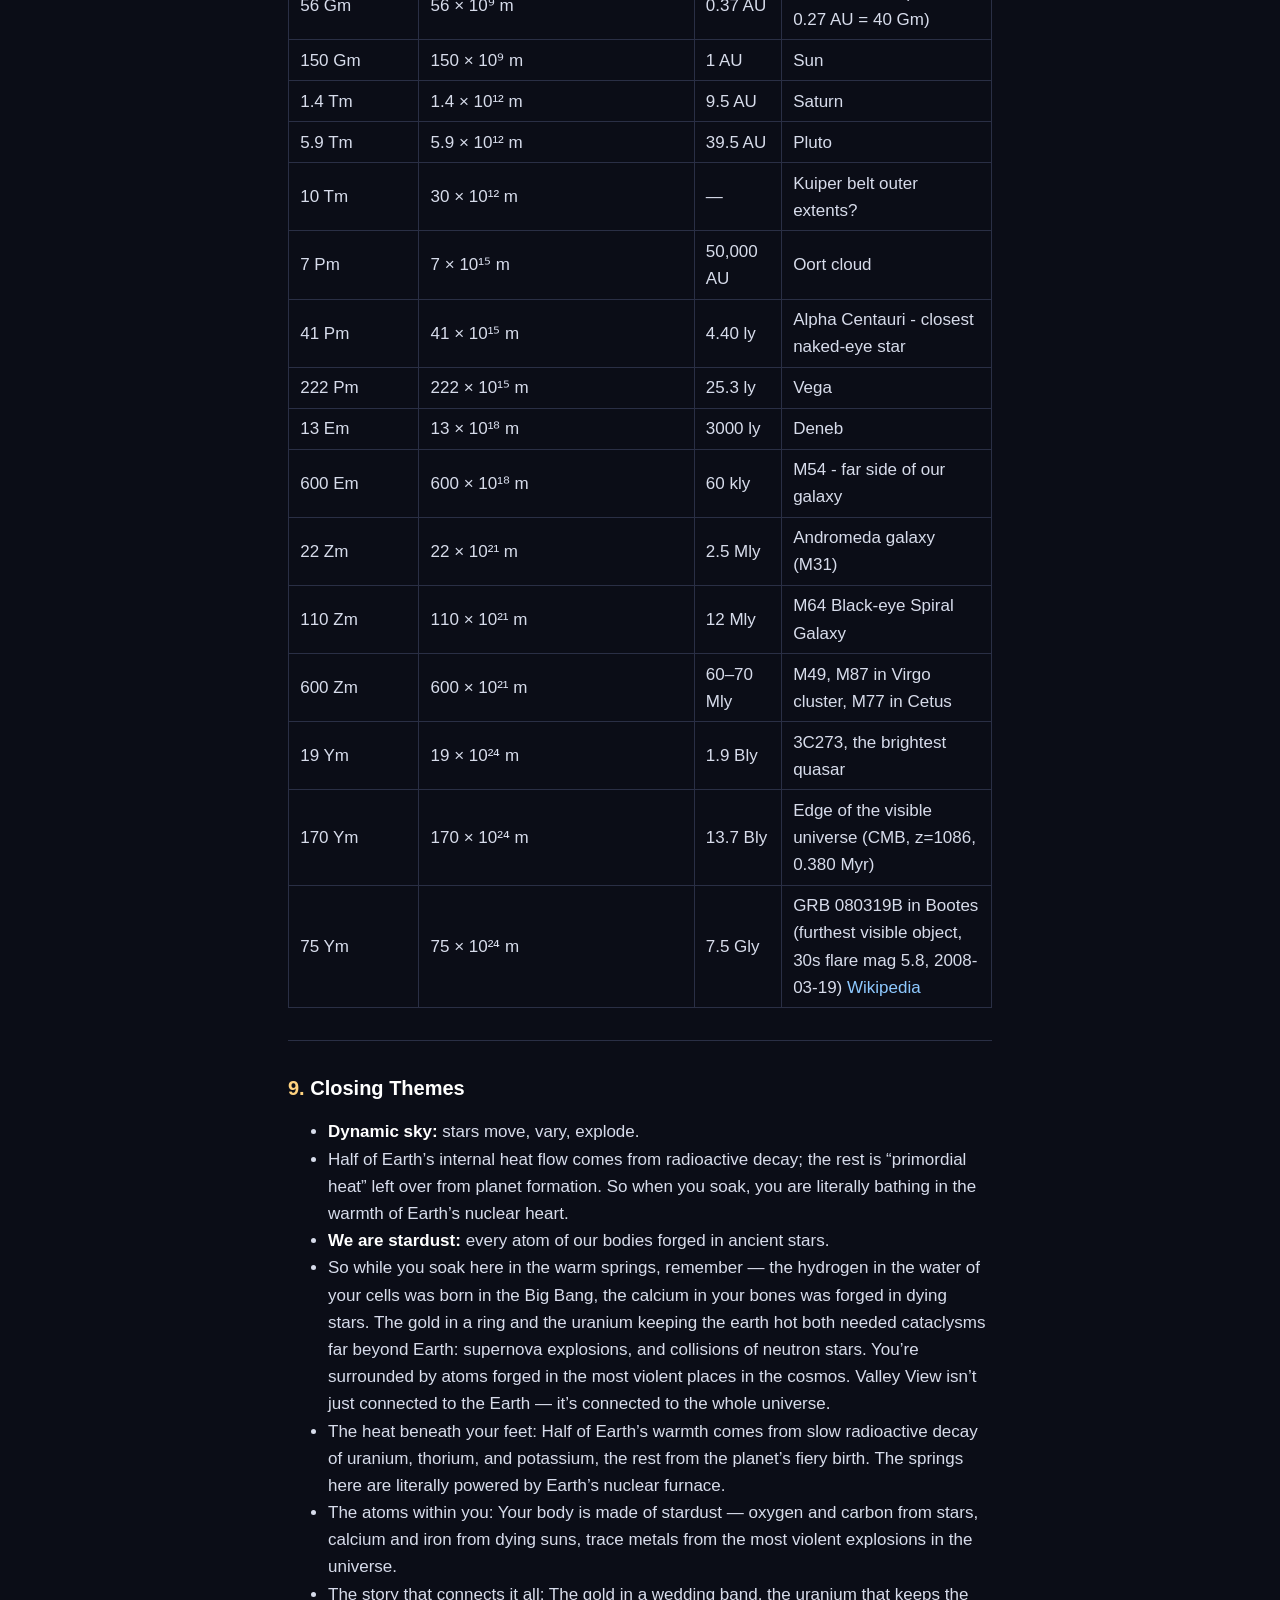
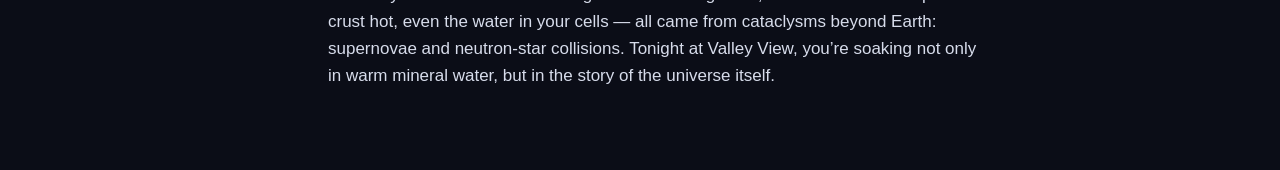
==== commit 4ce85882: "Andromeda angular size: ~3 deg / 6 Moon-widths, not 8 Standard catalog size is 3x1 deg (~6 full-Moon" ====
--- a/astro-evening-vv.html
+++ b/astro-evening-vv.html
@@ -292,7 +292,7 @@
 <li><strong>M31 Andromeda Galaxy:</strong>
 <ul>
 <li>Distance: ~2.5 Mly.</li>
-<li>Angular size: 8 full Moons across (~3°).</li>
+<li>Angular size: ~3° across (about 6 full Moons); fainter outer disk traces to ~5° in deep exposures.</li>
 </ul></li>
 <li><strong>3C273 (brightest quasar):</strong> near Eta Virgo
 <ul>
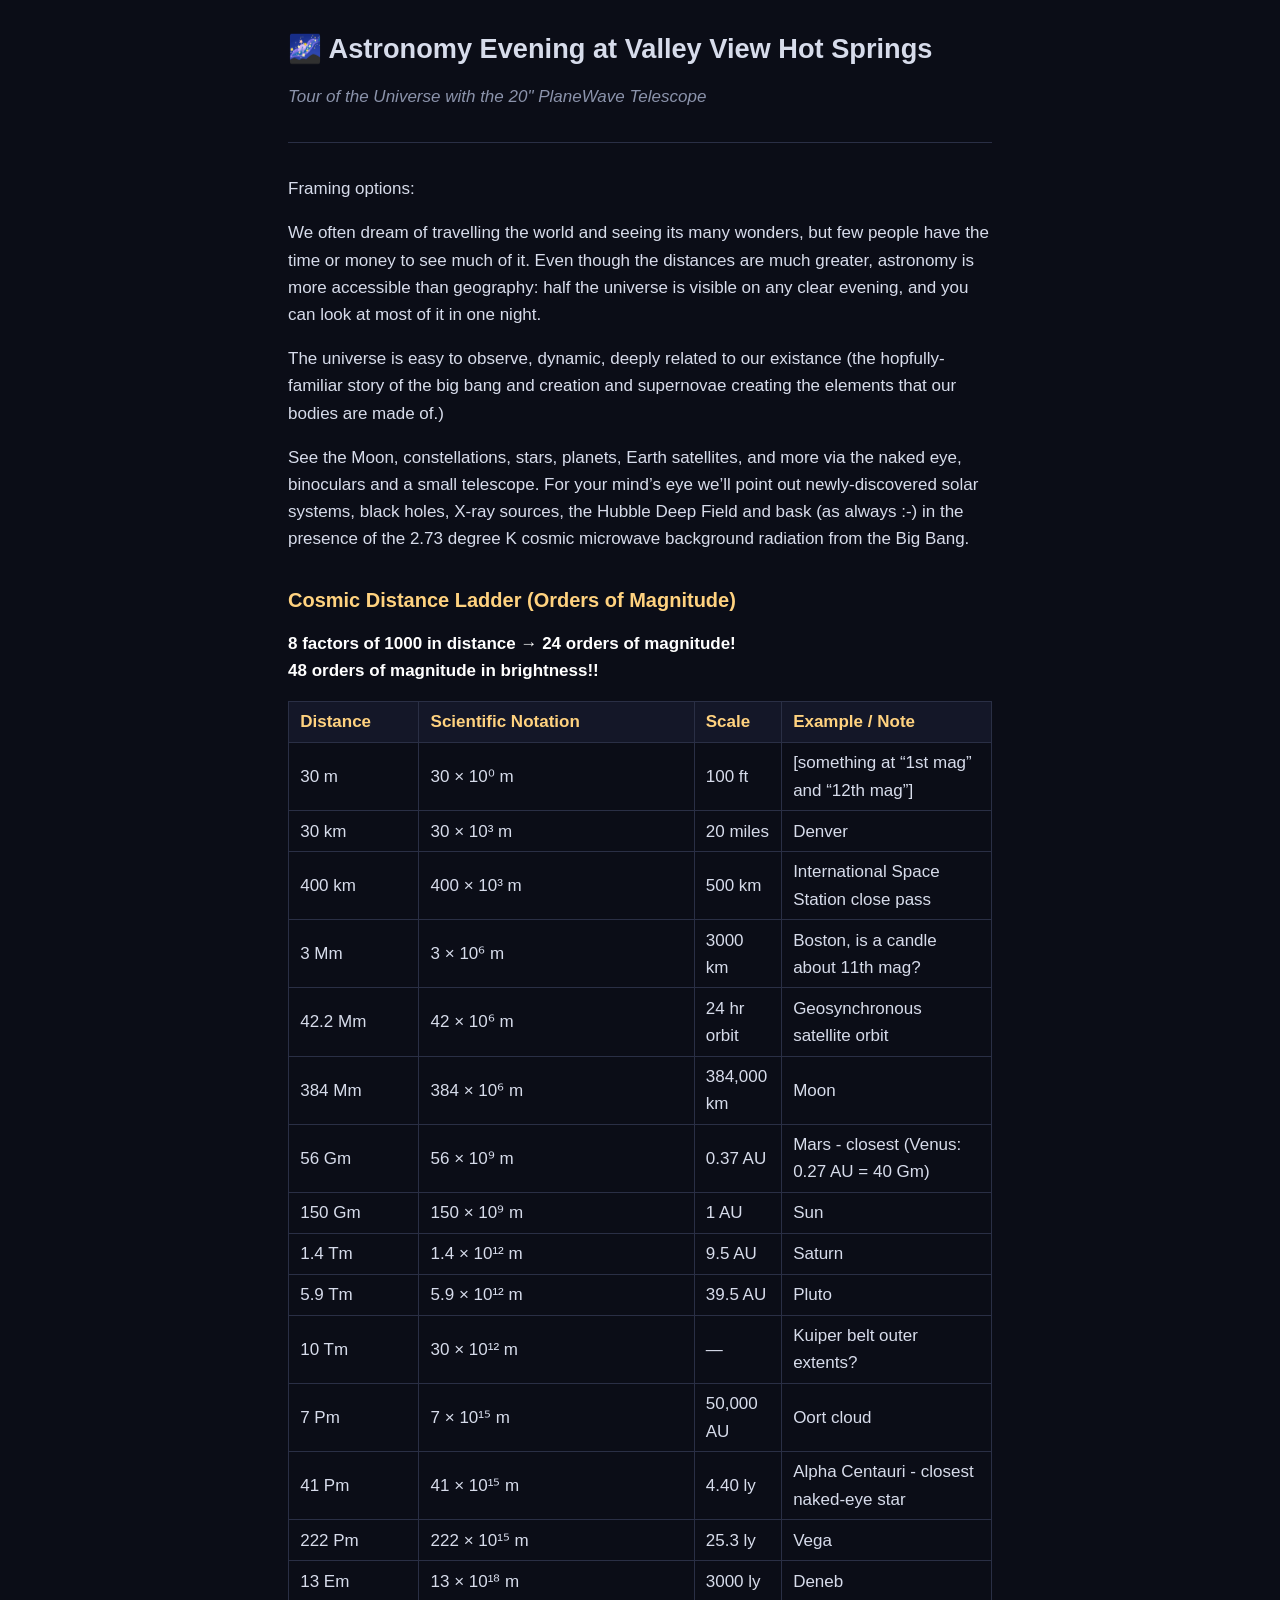
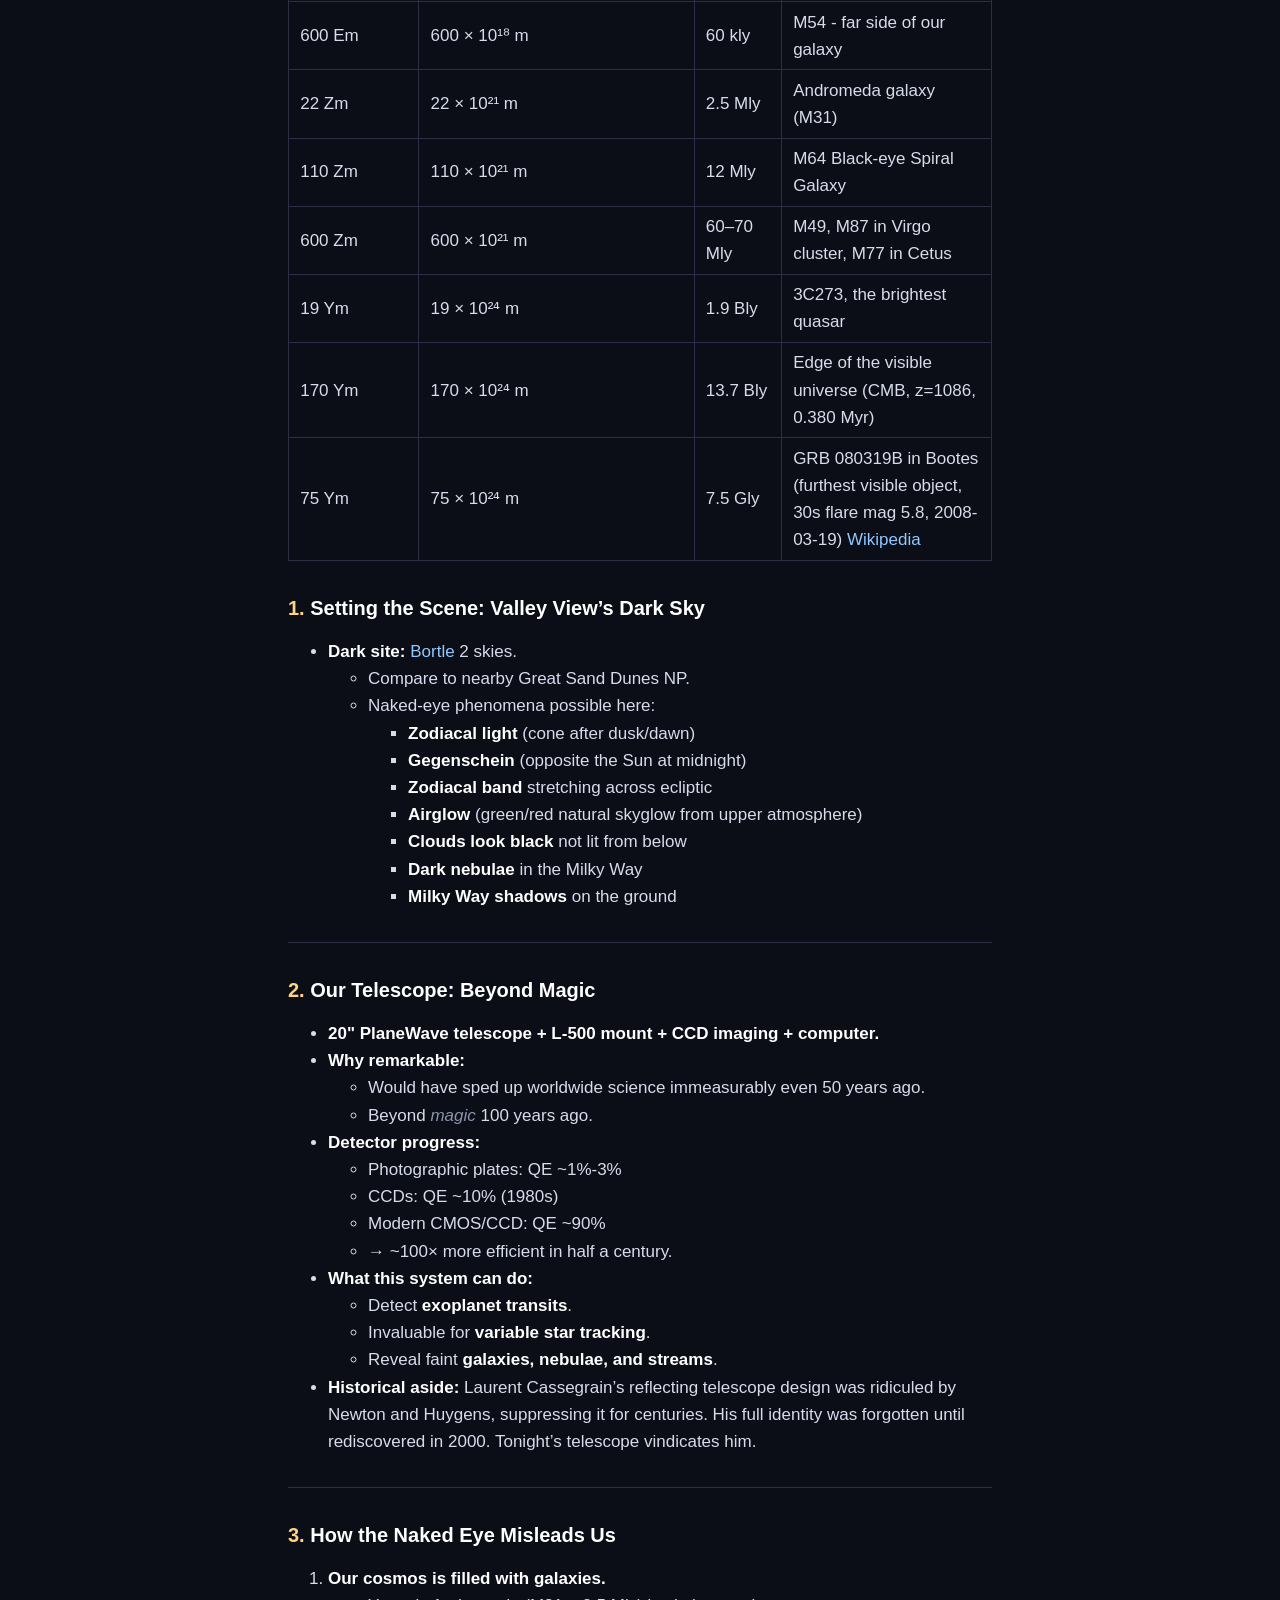
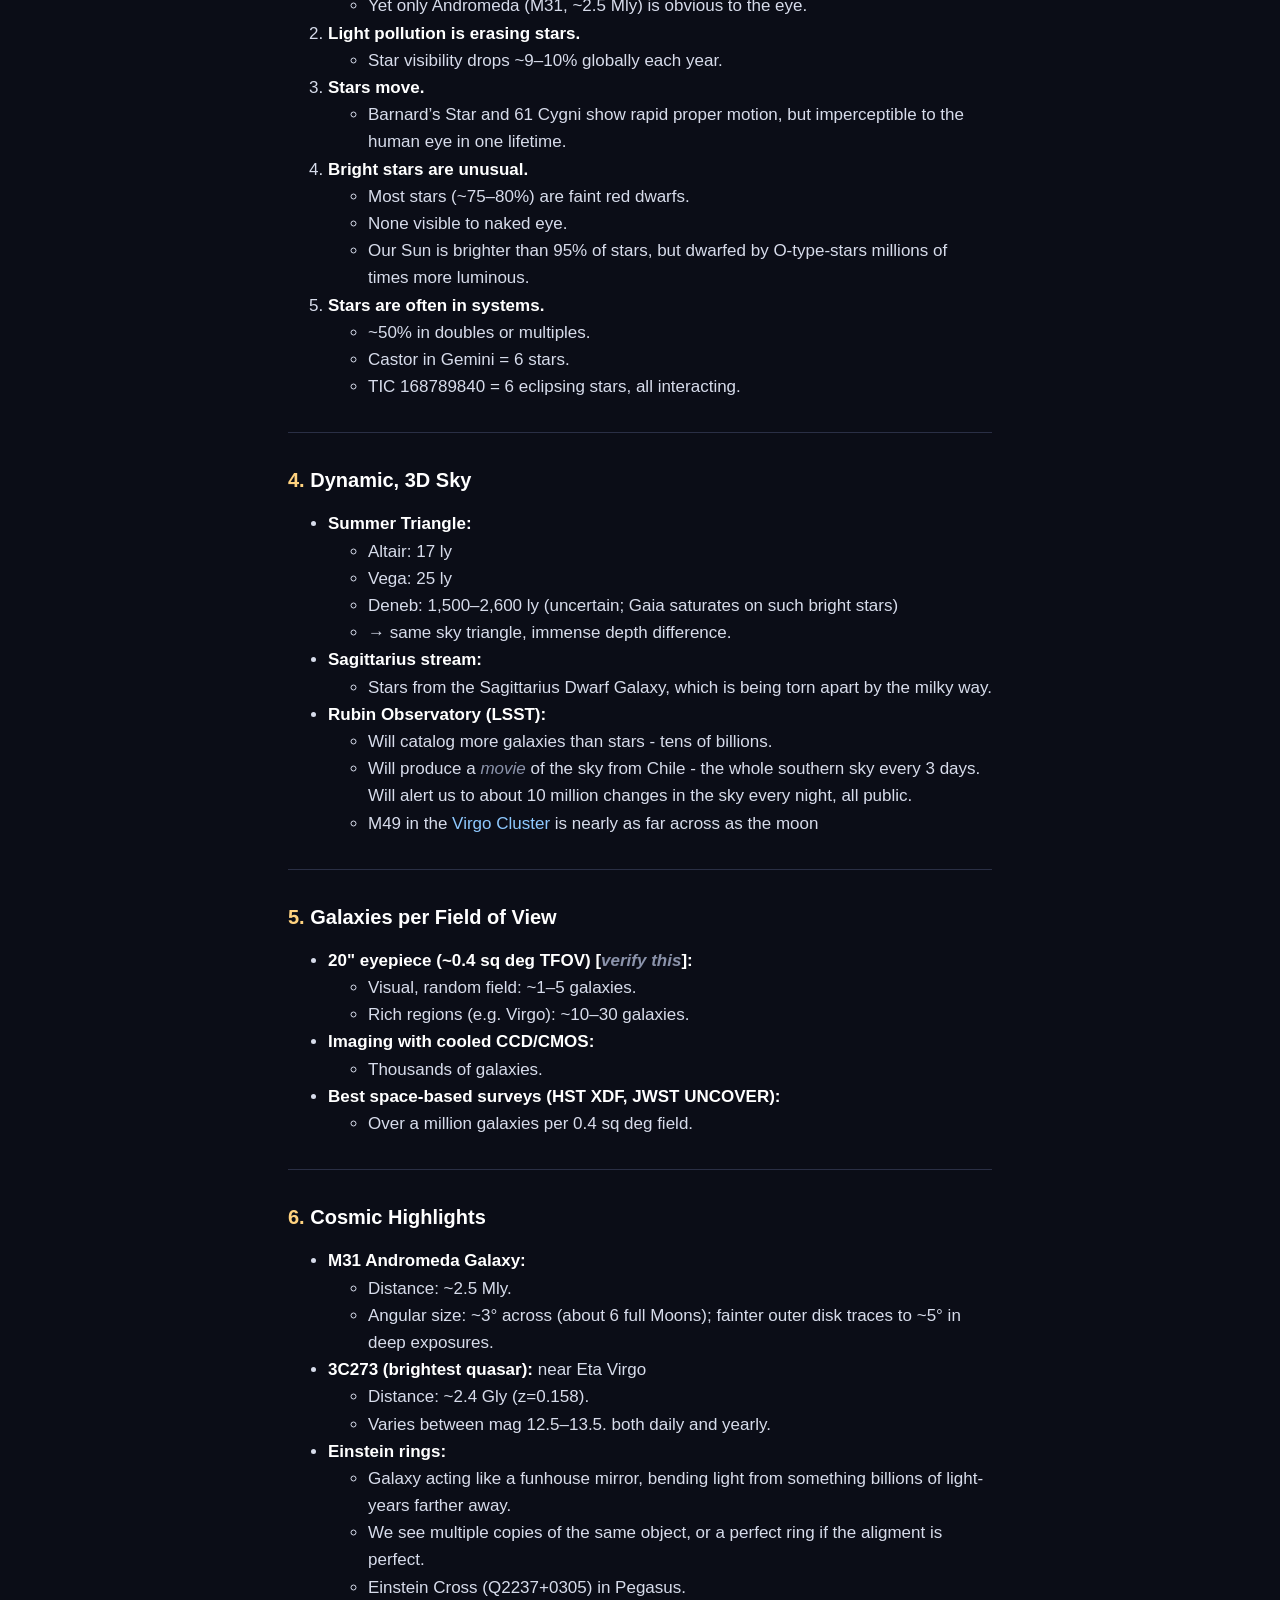
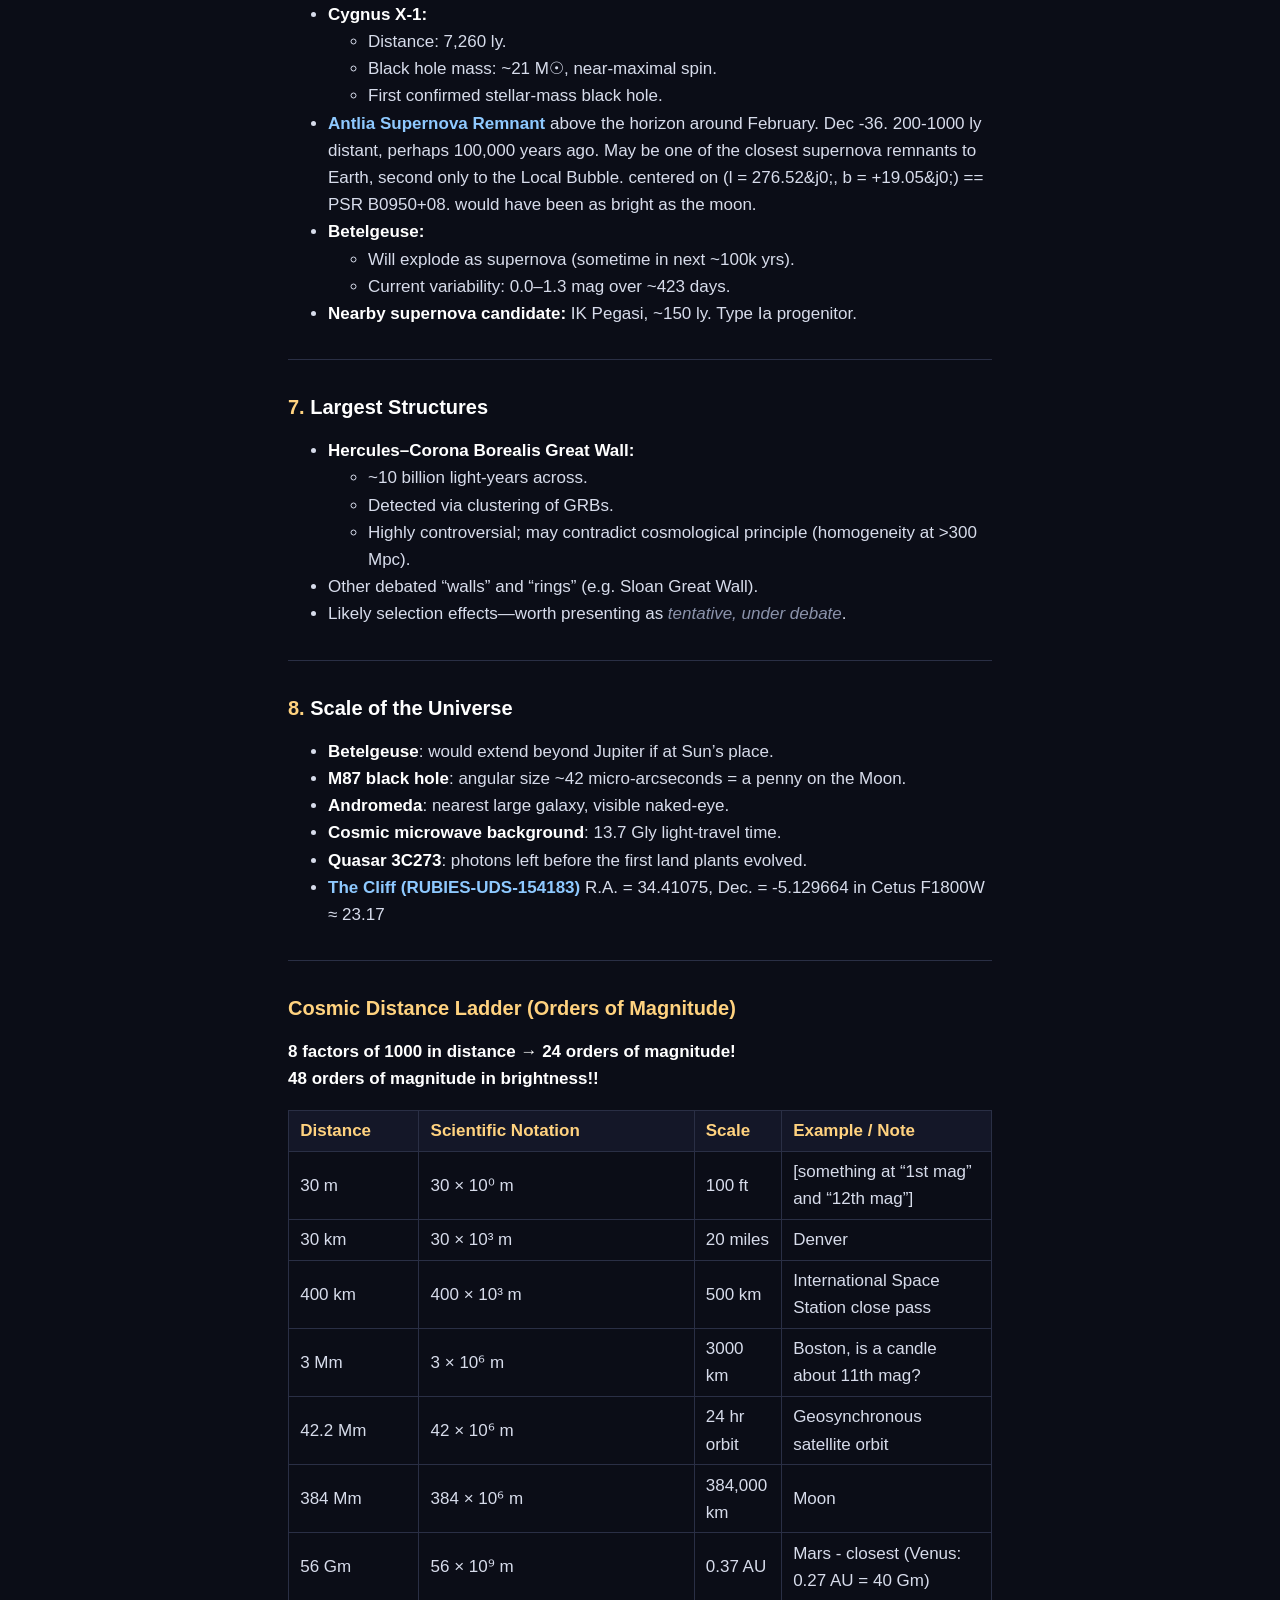
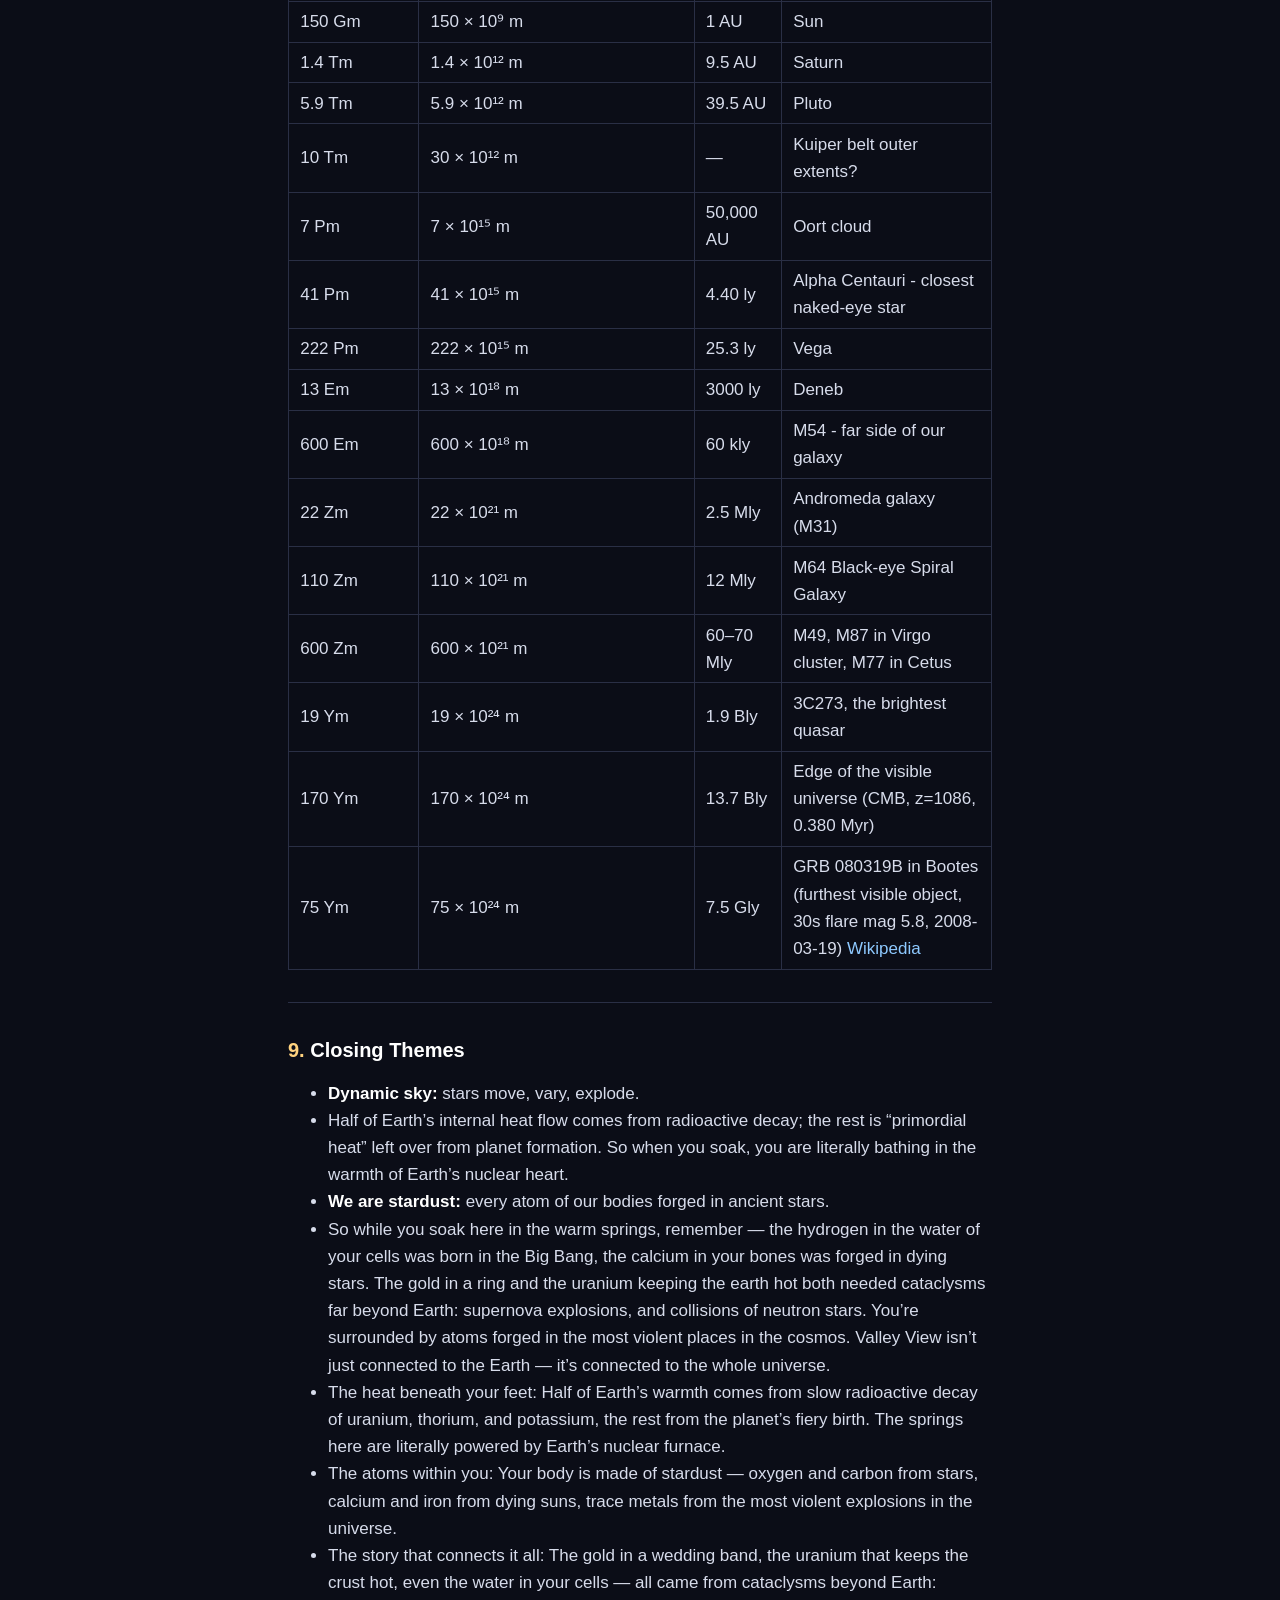
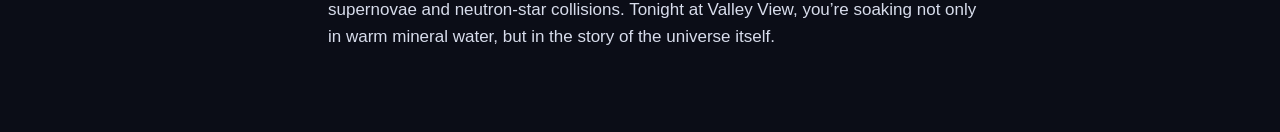
==== commit ae9561b5: "Split satellite tables into per-night docs; add telescopes page; fix double title - bin/ha_passes.py" ====
--- a/astro-evening-vv.html
+++ b/astro-evening-vv.html
@@ -16,9 +16,6 @@
   <link rel="stylesheet" href="assets/style.css" />
 </head>
 <body>
-<header id="title-block-header">
-<h1 class="title">Astronomy Evening at Valley View</h1>
-</header>
 <h1 id="astronomy-evening-at-valley-view-hot-springs">🌌 Astronomy Evening at Valley View Hot Springs</h1>
 <p><em>Tour of the Universe with the 20" PlaneWave Telescope</em></p>
 <hr />
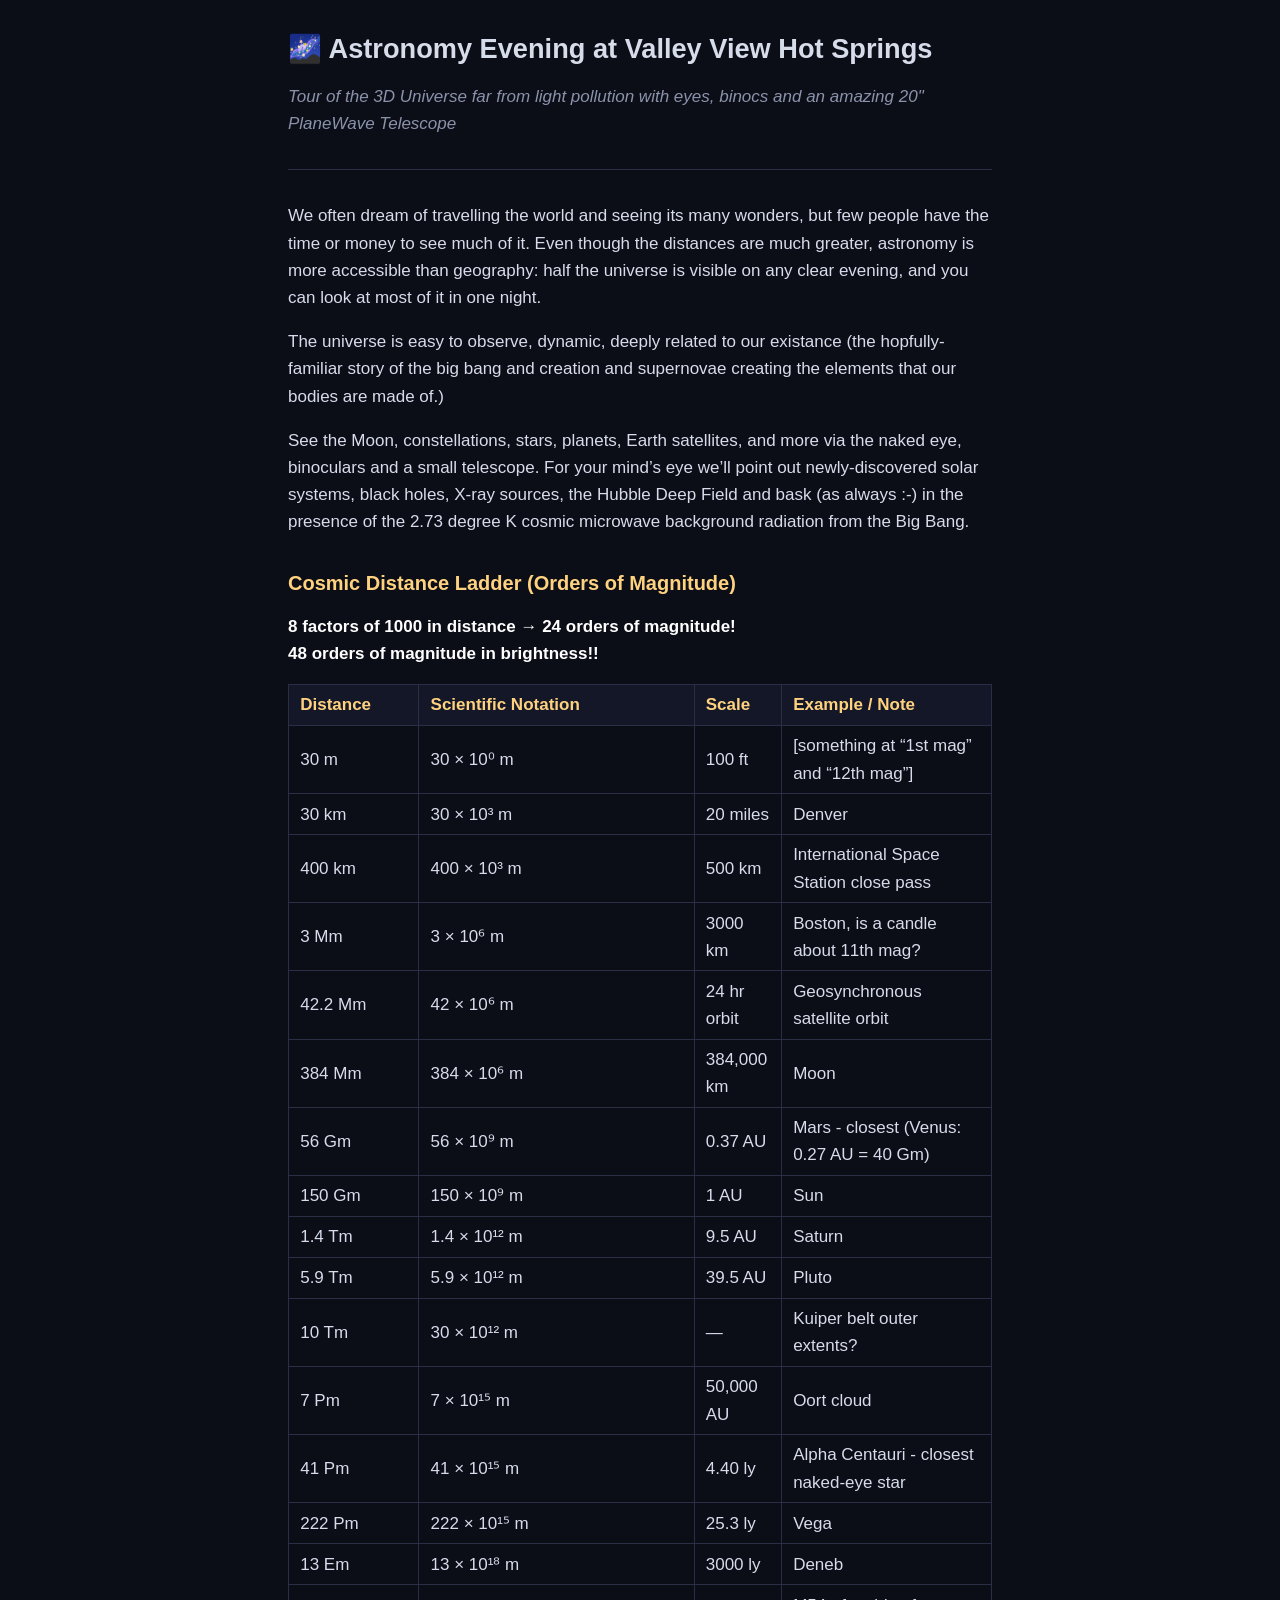
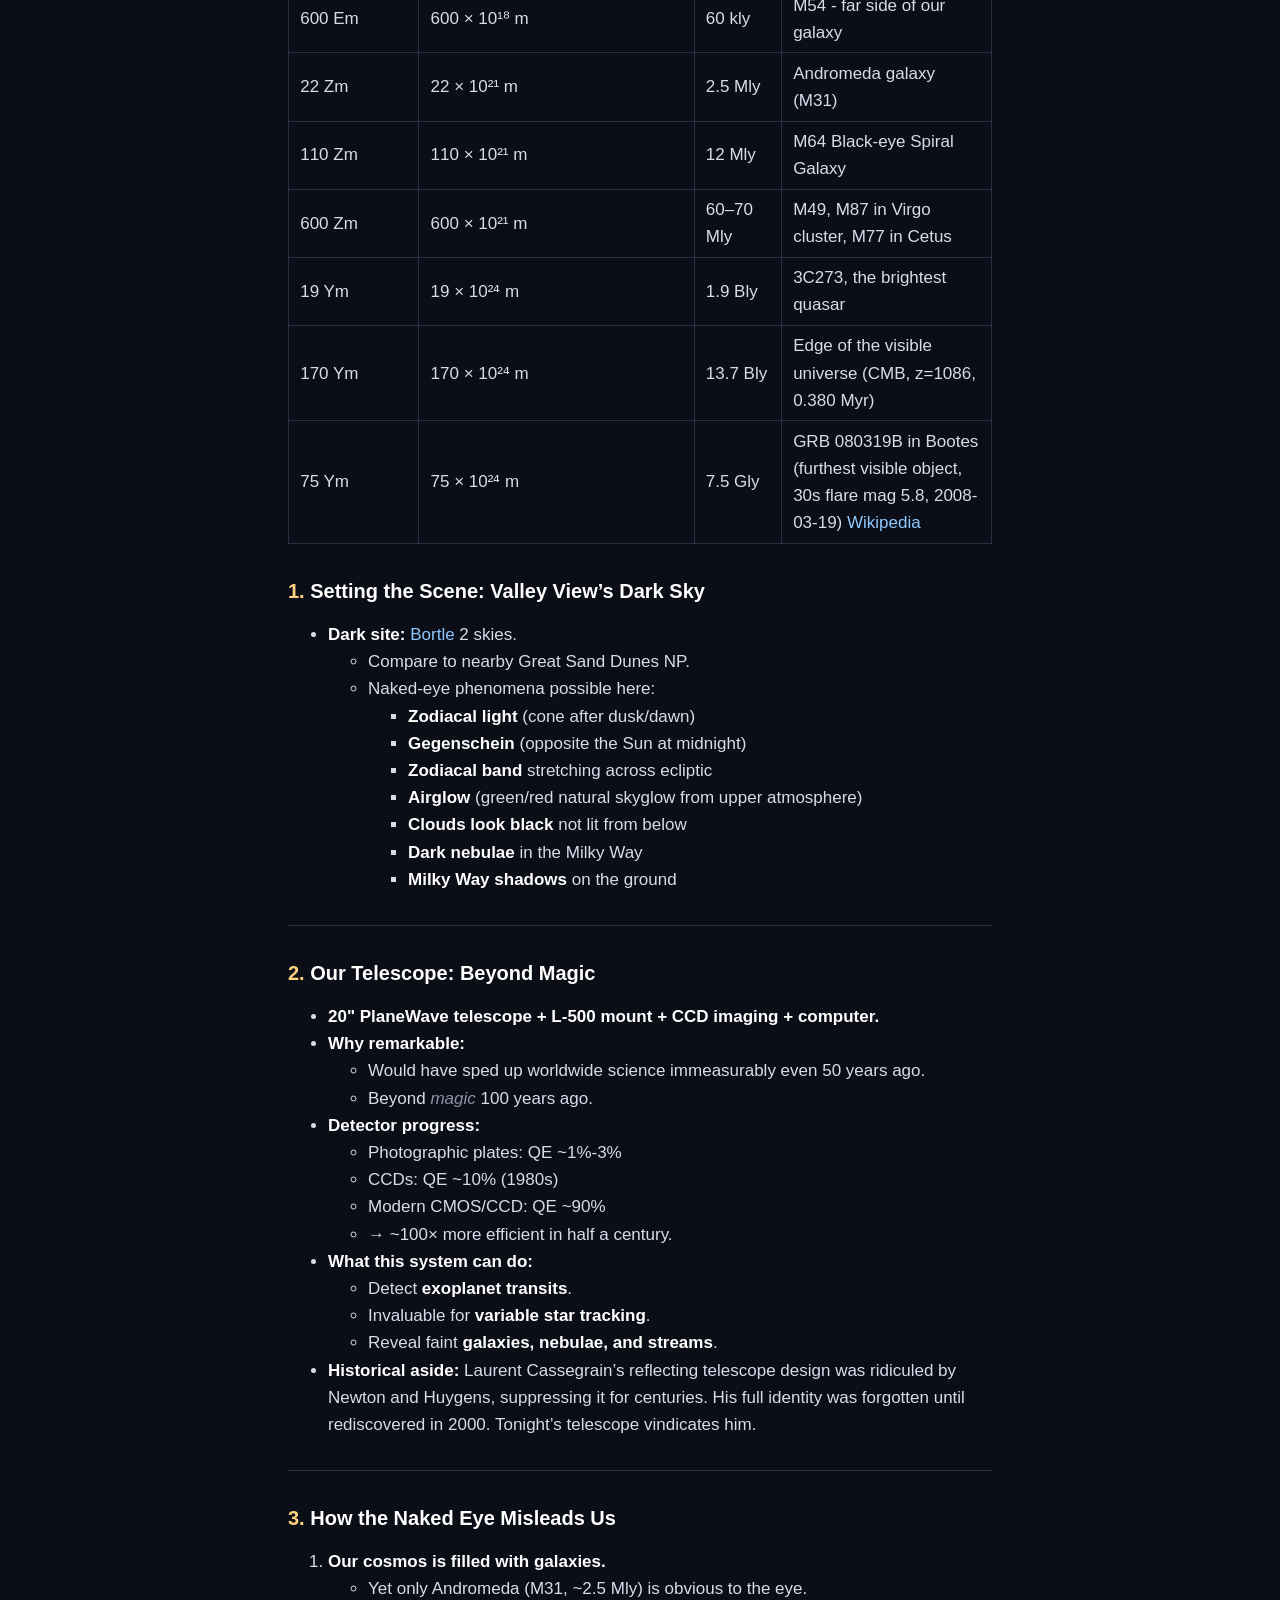
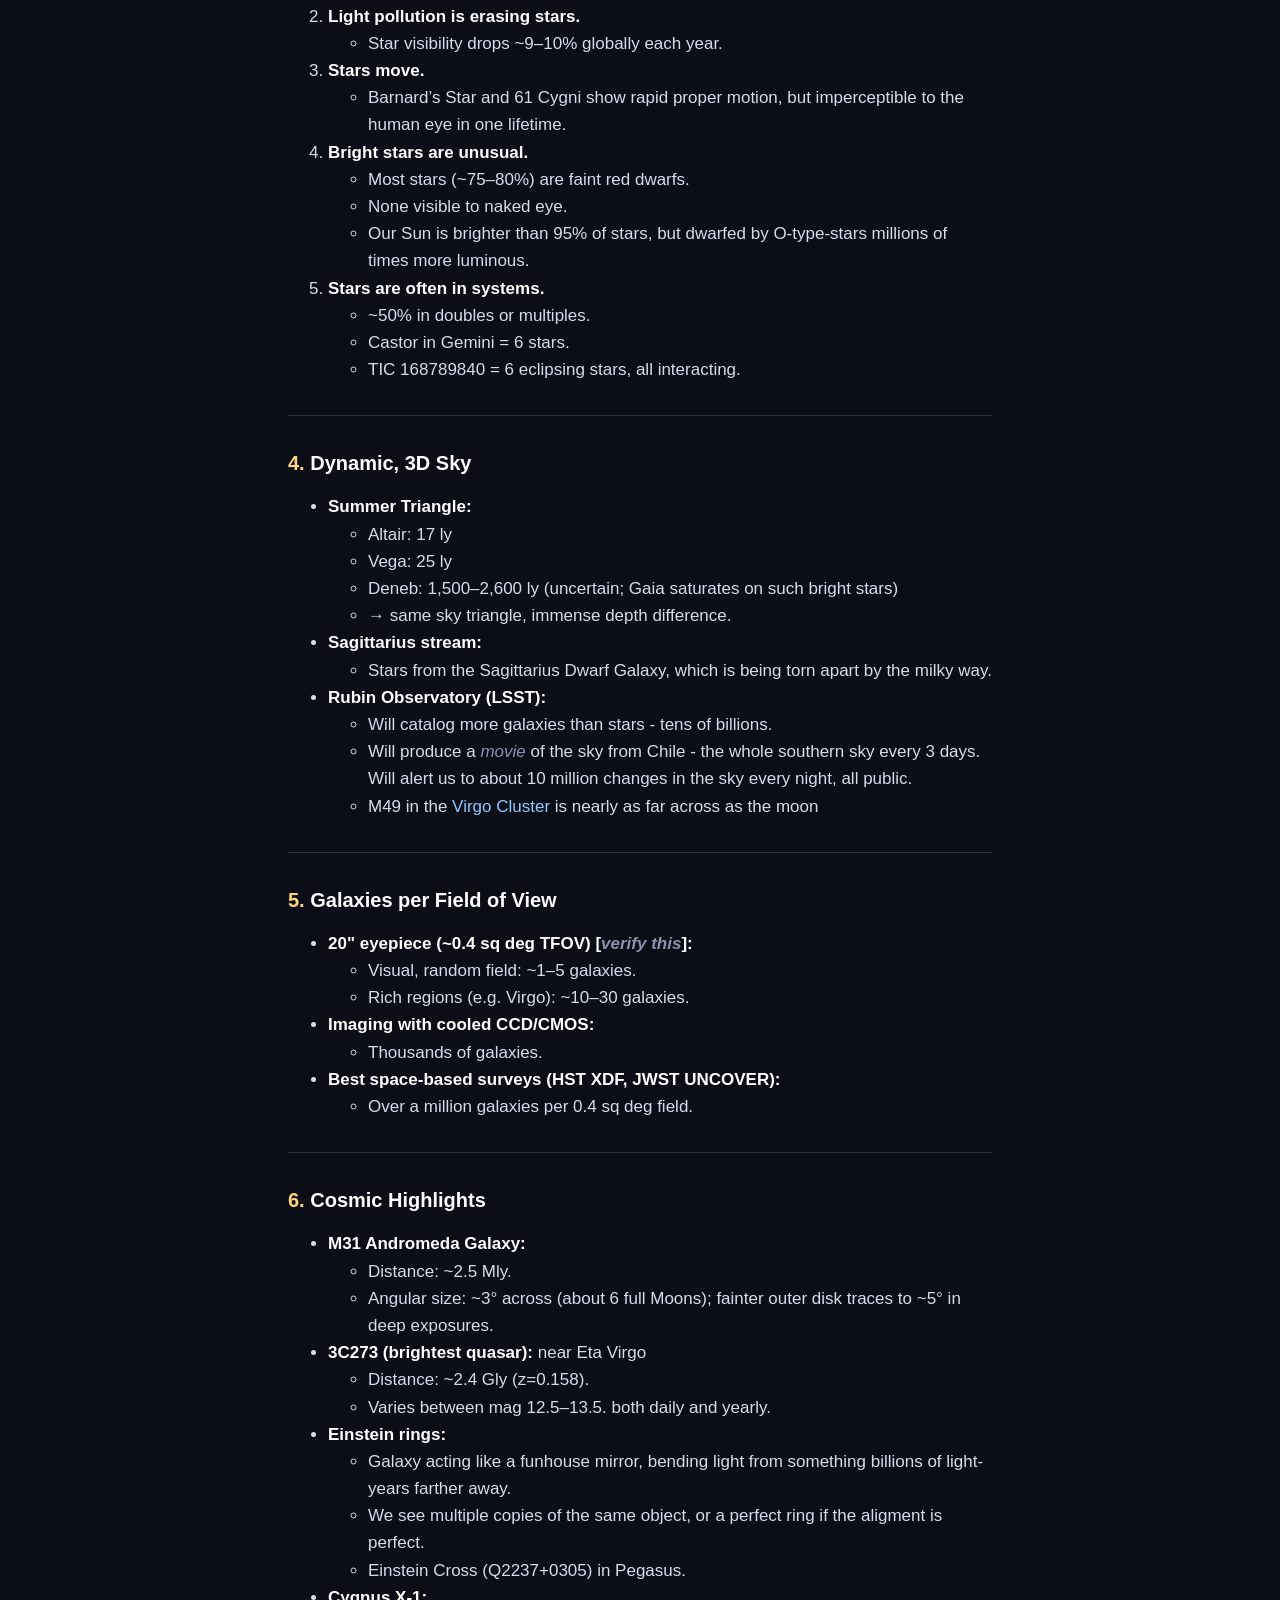
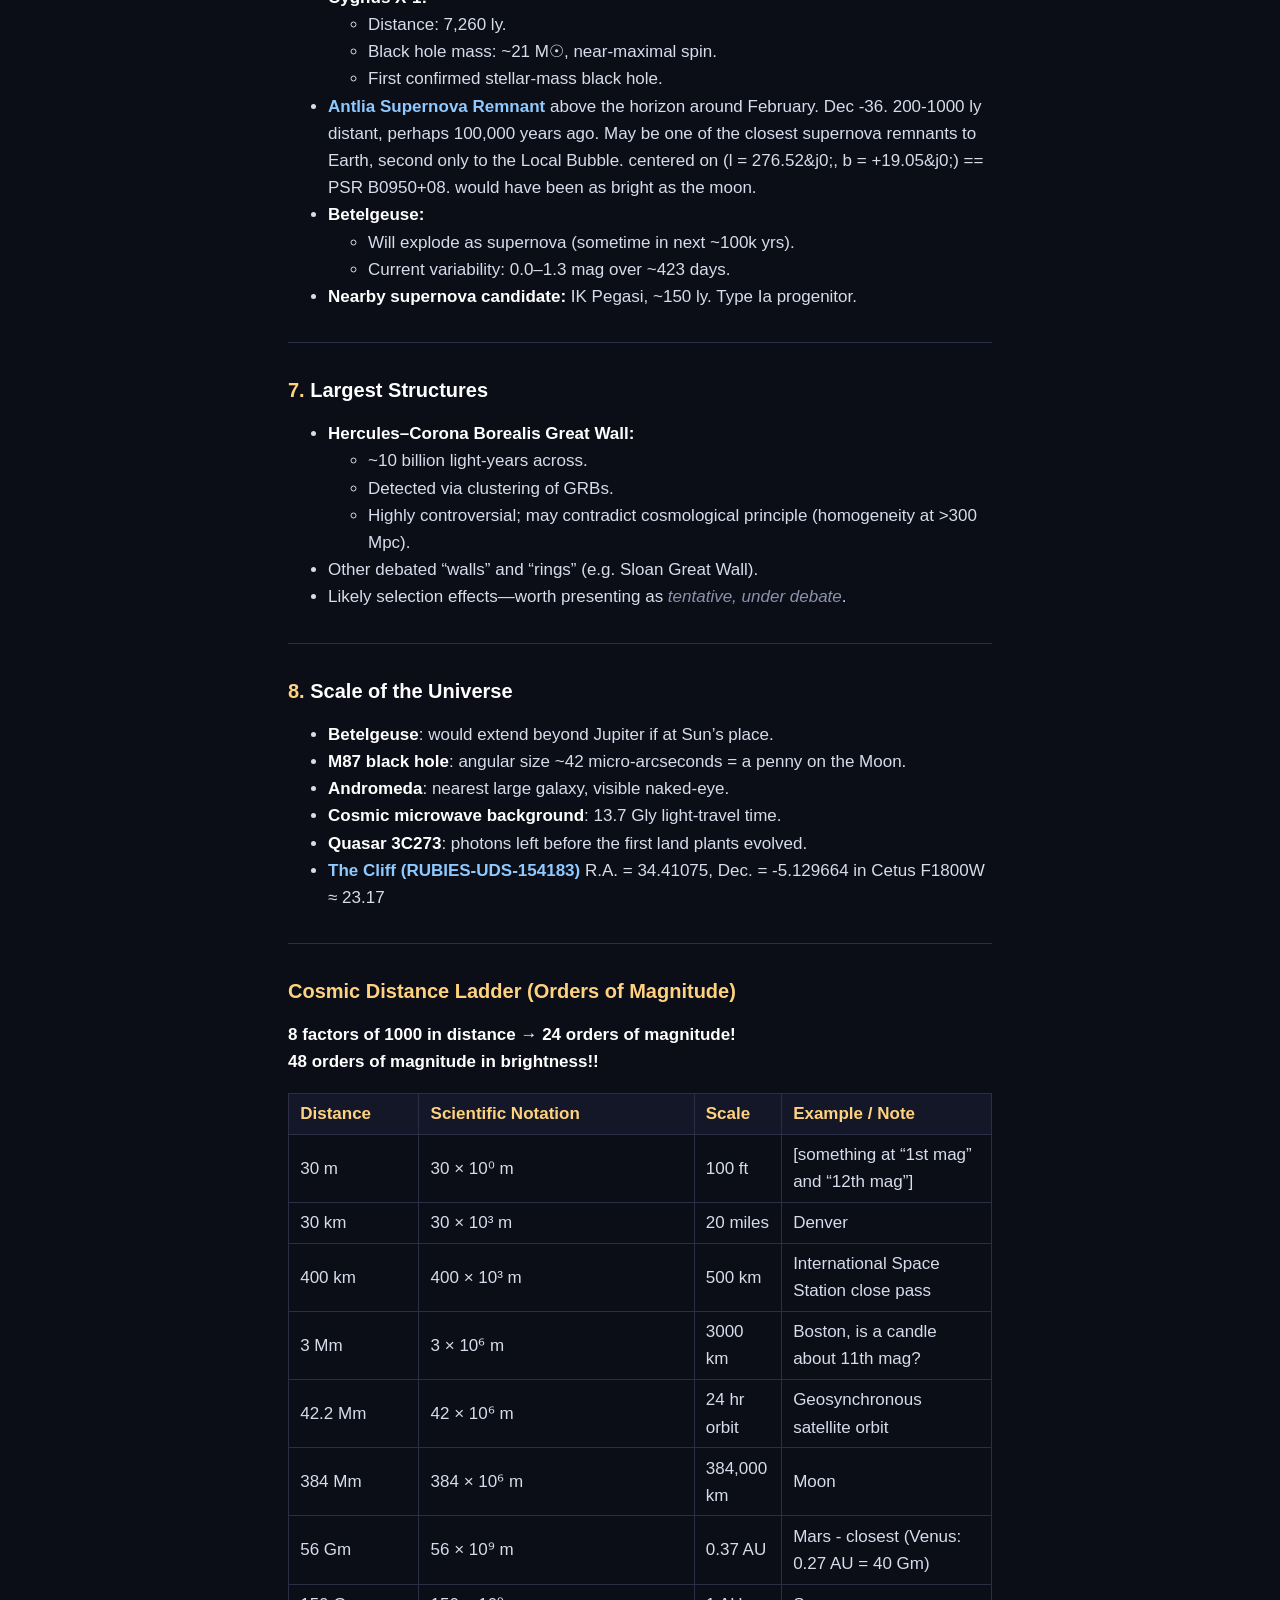
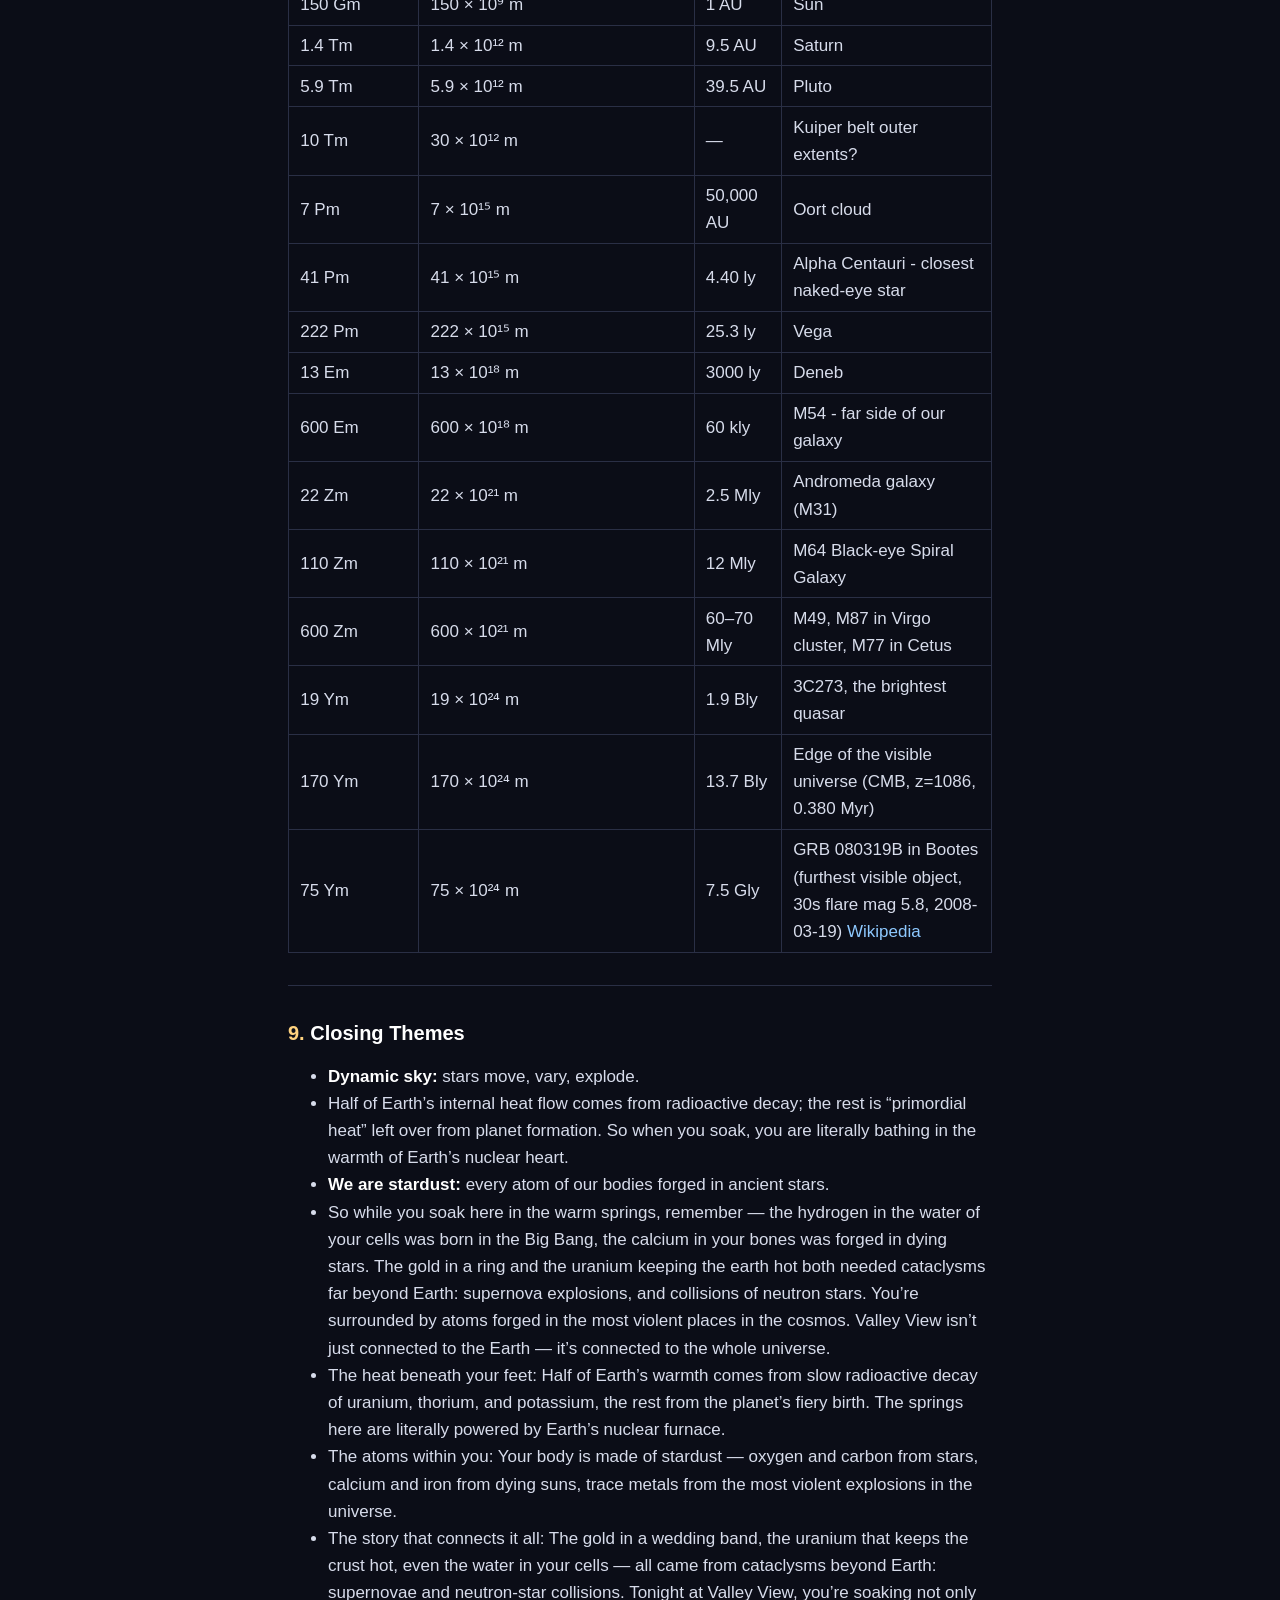
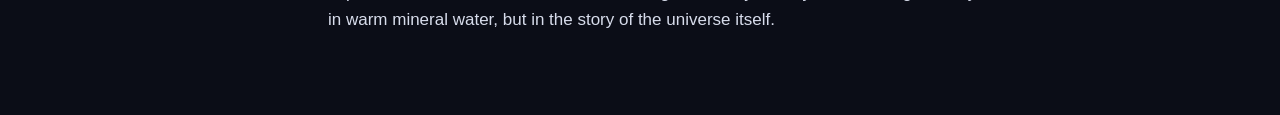
==== commit f300a6e0: "Drop internal-doc link; index "Nightly highlights" list with per-night sat links - telescopes.md: re" ====
--- a/astro-evening-vv.html
+++ b/astro-evening-vv.html
@@ -17,9 +17,8 @@
 </head>
 <body>
 <h1 id="astronomy-evening-at-valley-view-hot-springs">🌌 Astronomy Evening at Valley View Hot Springs</h1>
-<p><em>Tour of the Universe with the 20" PlaneWave Telescope</em></p>
-<hr />
-<p>Framing options:</p>
+<p><em>Tour of the 3D Universe far from light pollution with eyes, binocs and an amazing 20" PlaneWave Telescope</em></p>
+<hr />
 <p>We often dream of travelling the world and seeing its many wonders, but few people have the time or money to see much of it. Even though the distances are much greater, astronomy is more accessible than geography: half the universe is visible on any clear evening, and you can look at most of it in one night.</p>
 <p>The universe is easy to observe, dynamic, deeply related to our existance (the hopfully-familiar story of the big bang and creation and supernovae creating the elements that our bodies are made of.)</p>
 <p>See the Moon, constellations, stars, planets, Earth satellites, and more via the naked eye, binoculars and a small telescope. For your mind’s eye we’ll point out newly-discovered solar systems, black holes, X-ray sources, the Hubble Deep Field and bask (as always :-) in the presence of the 2.73 degree K cosmic microwave background radiation from the Big Bang.</p>
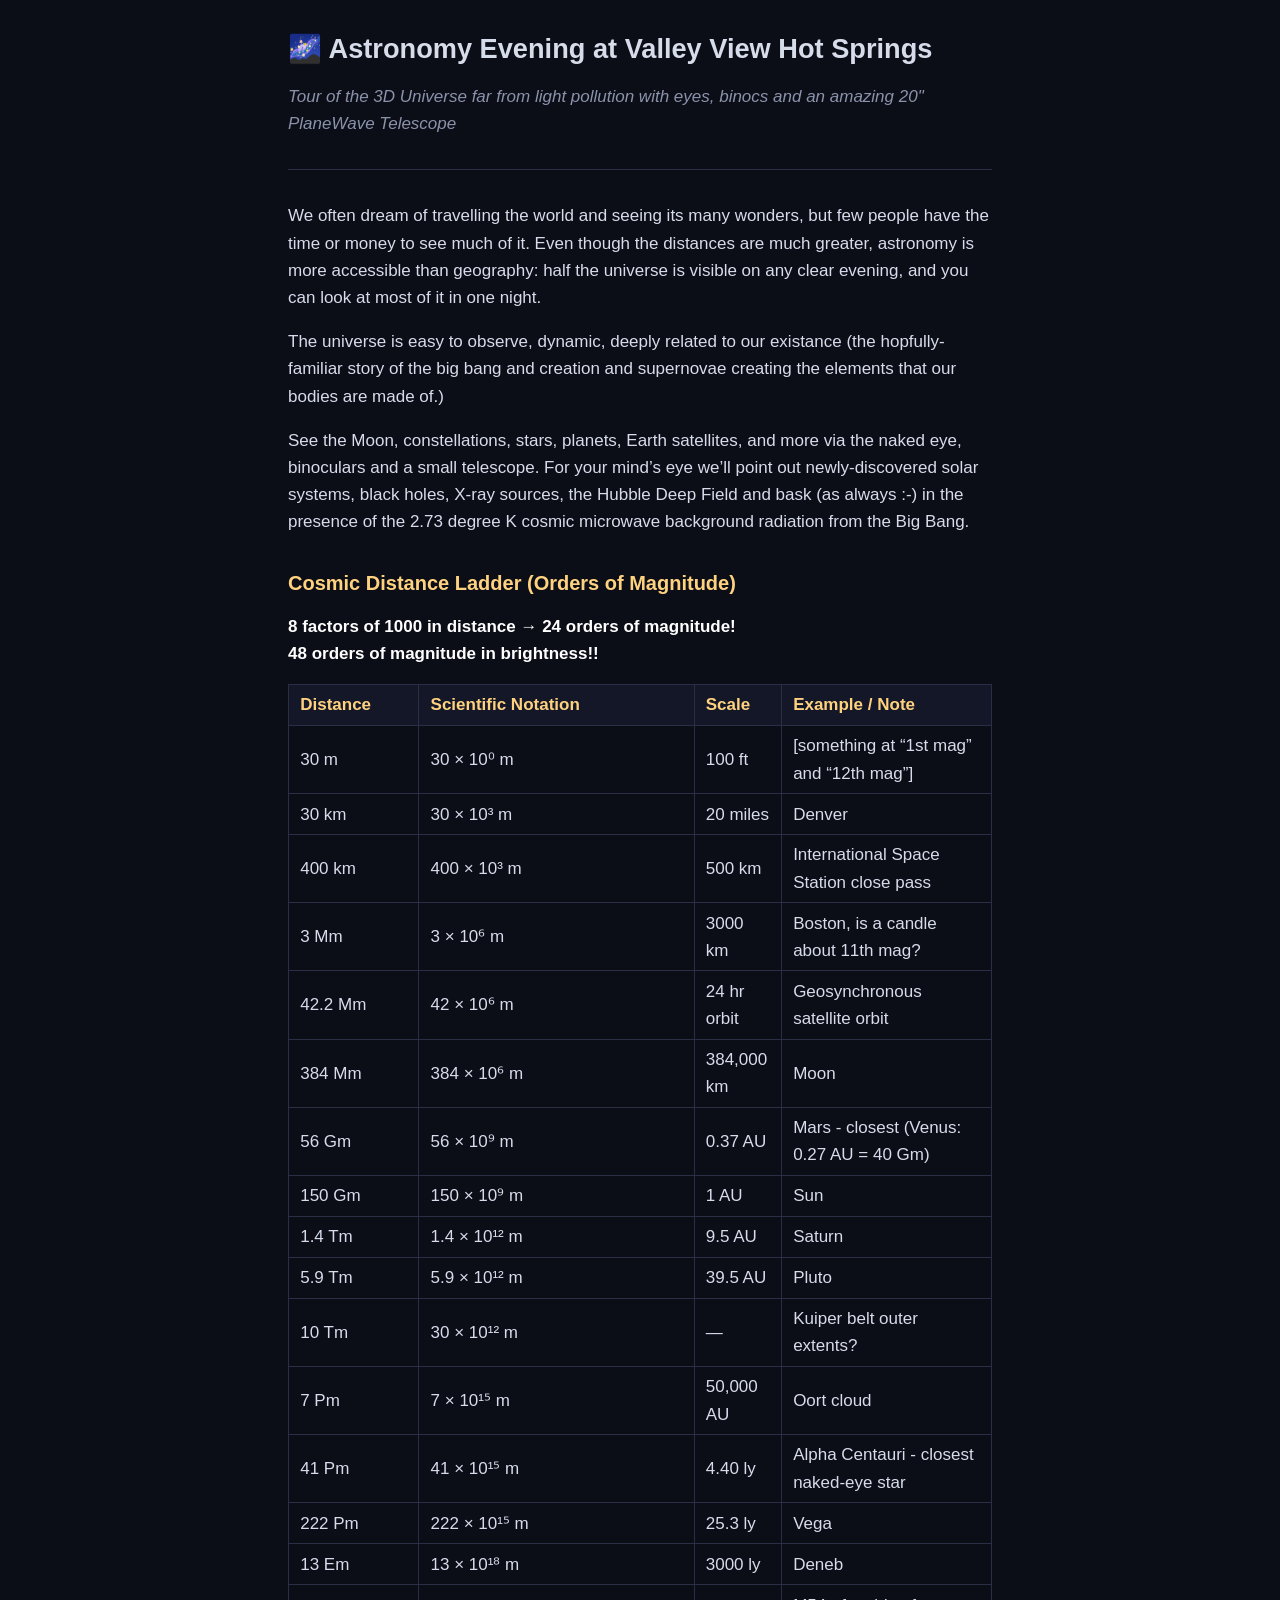
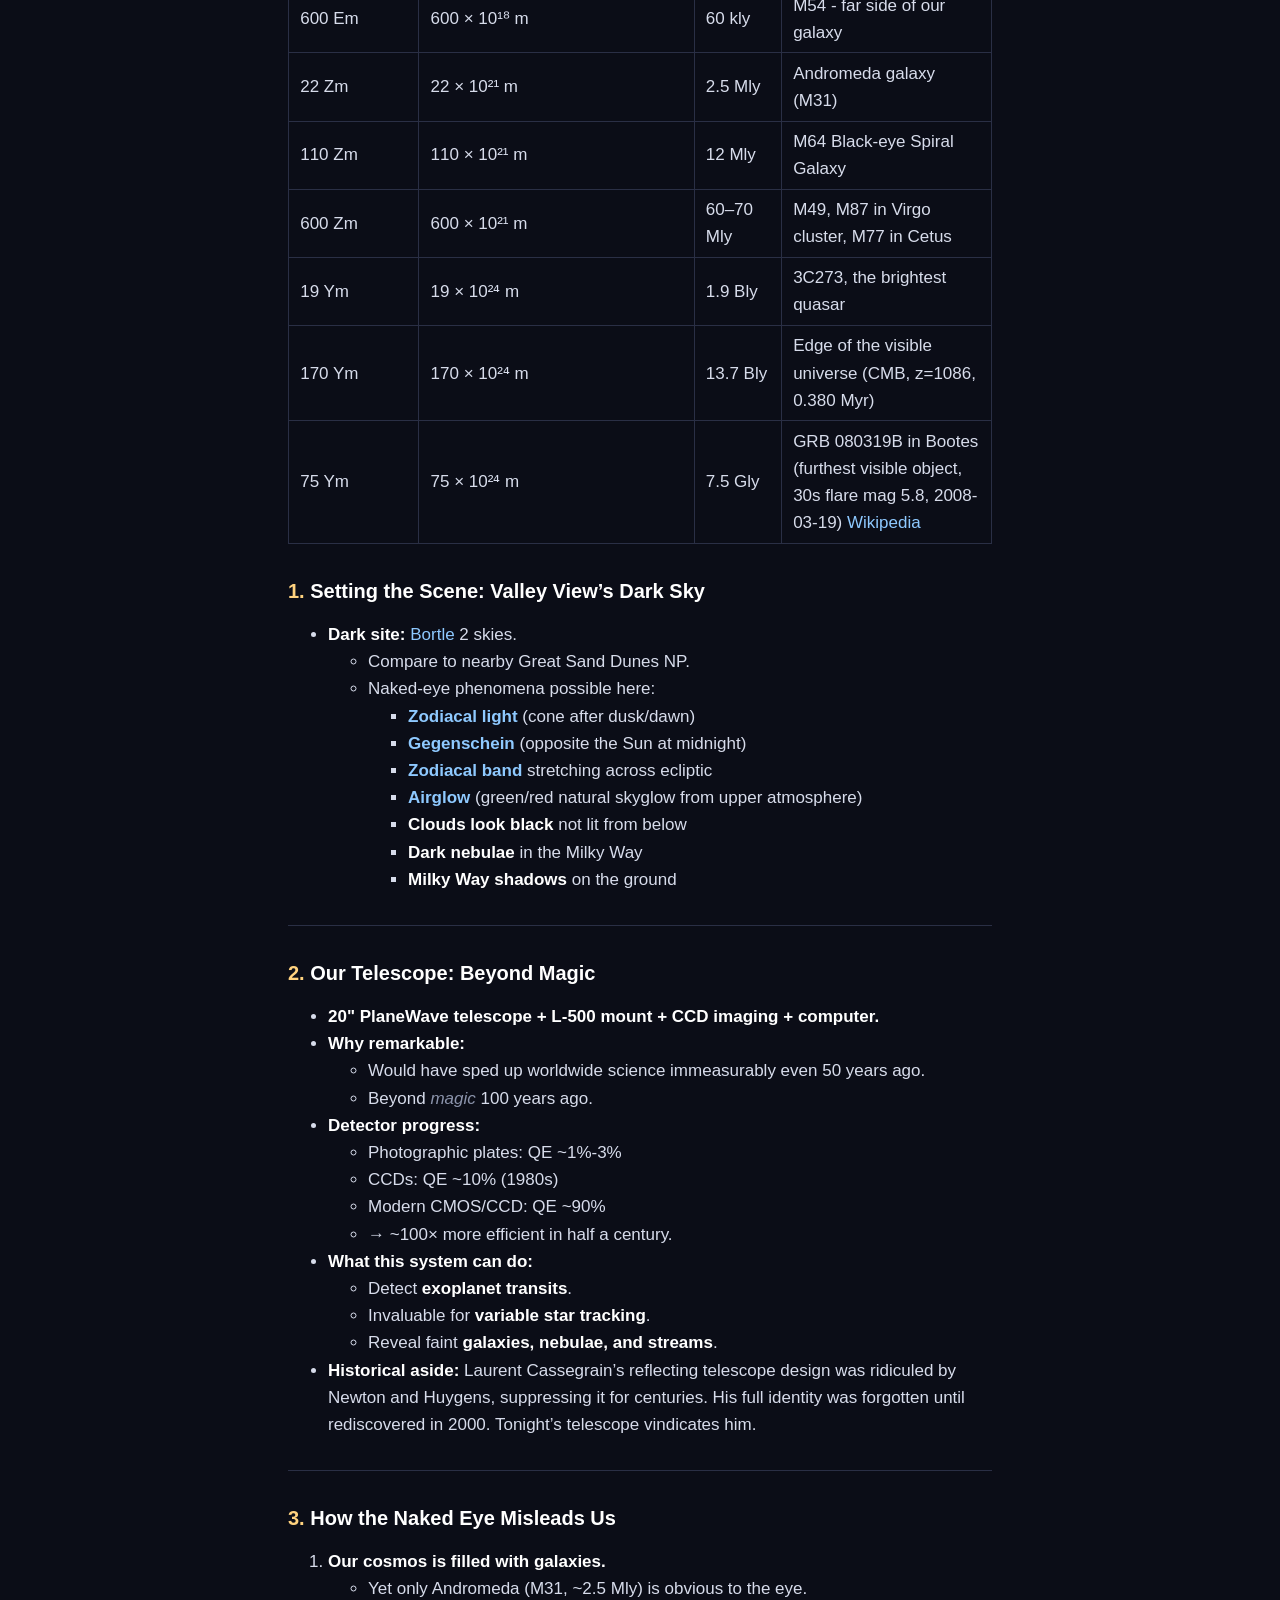
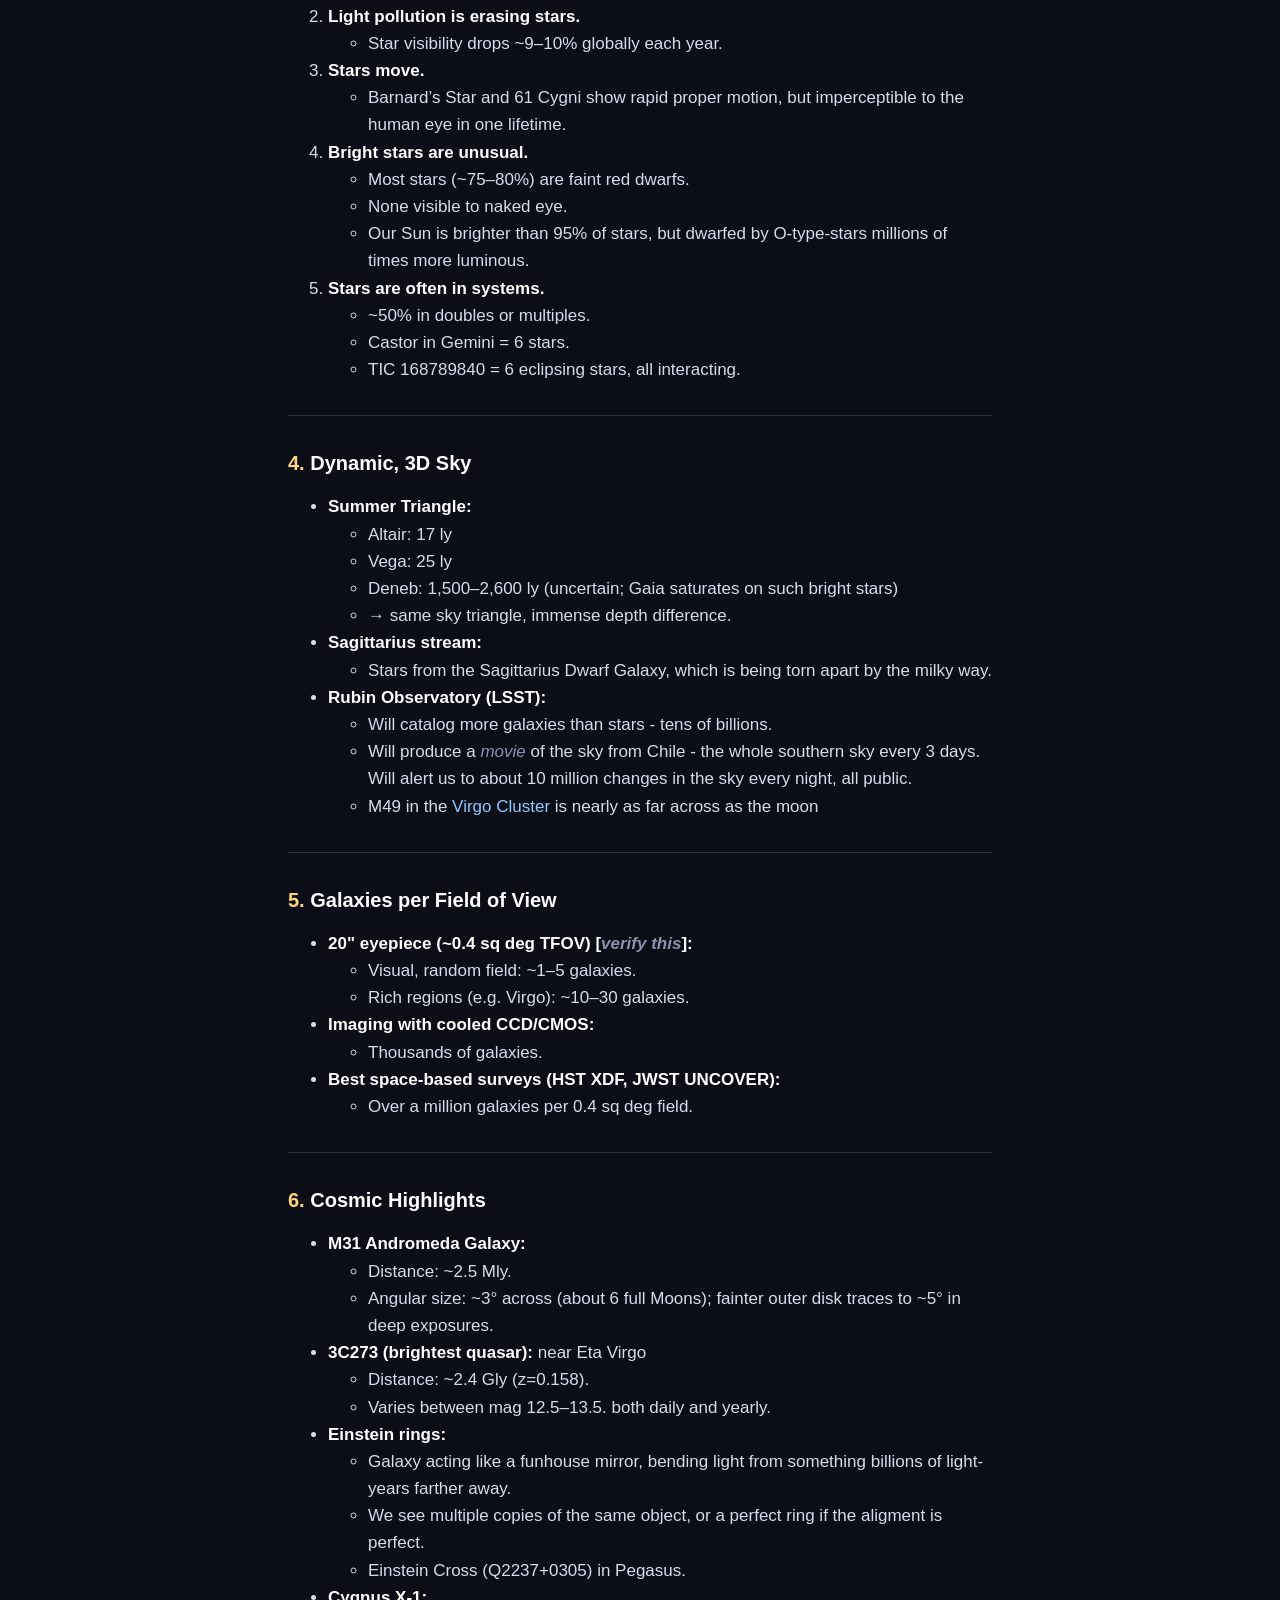
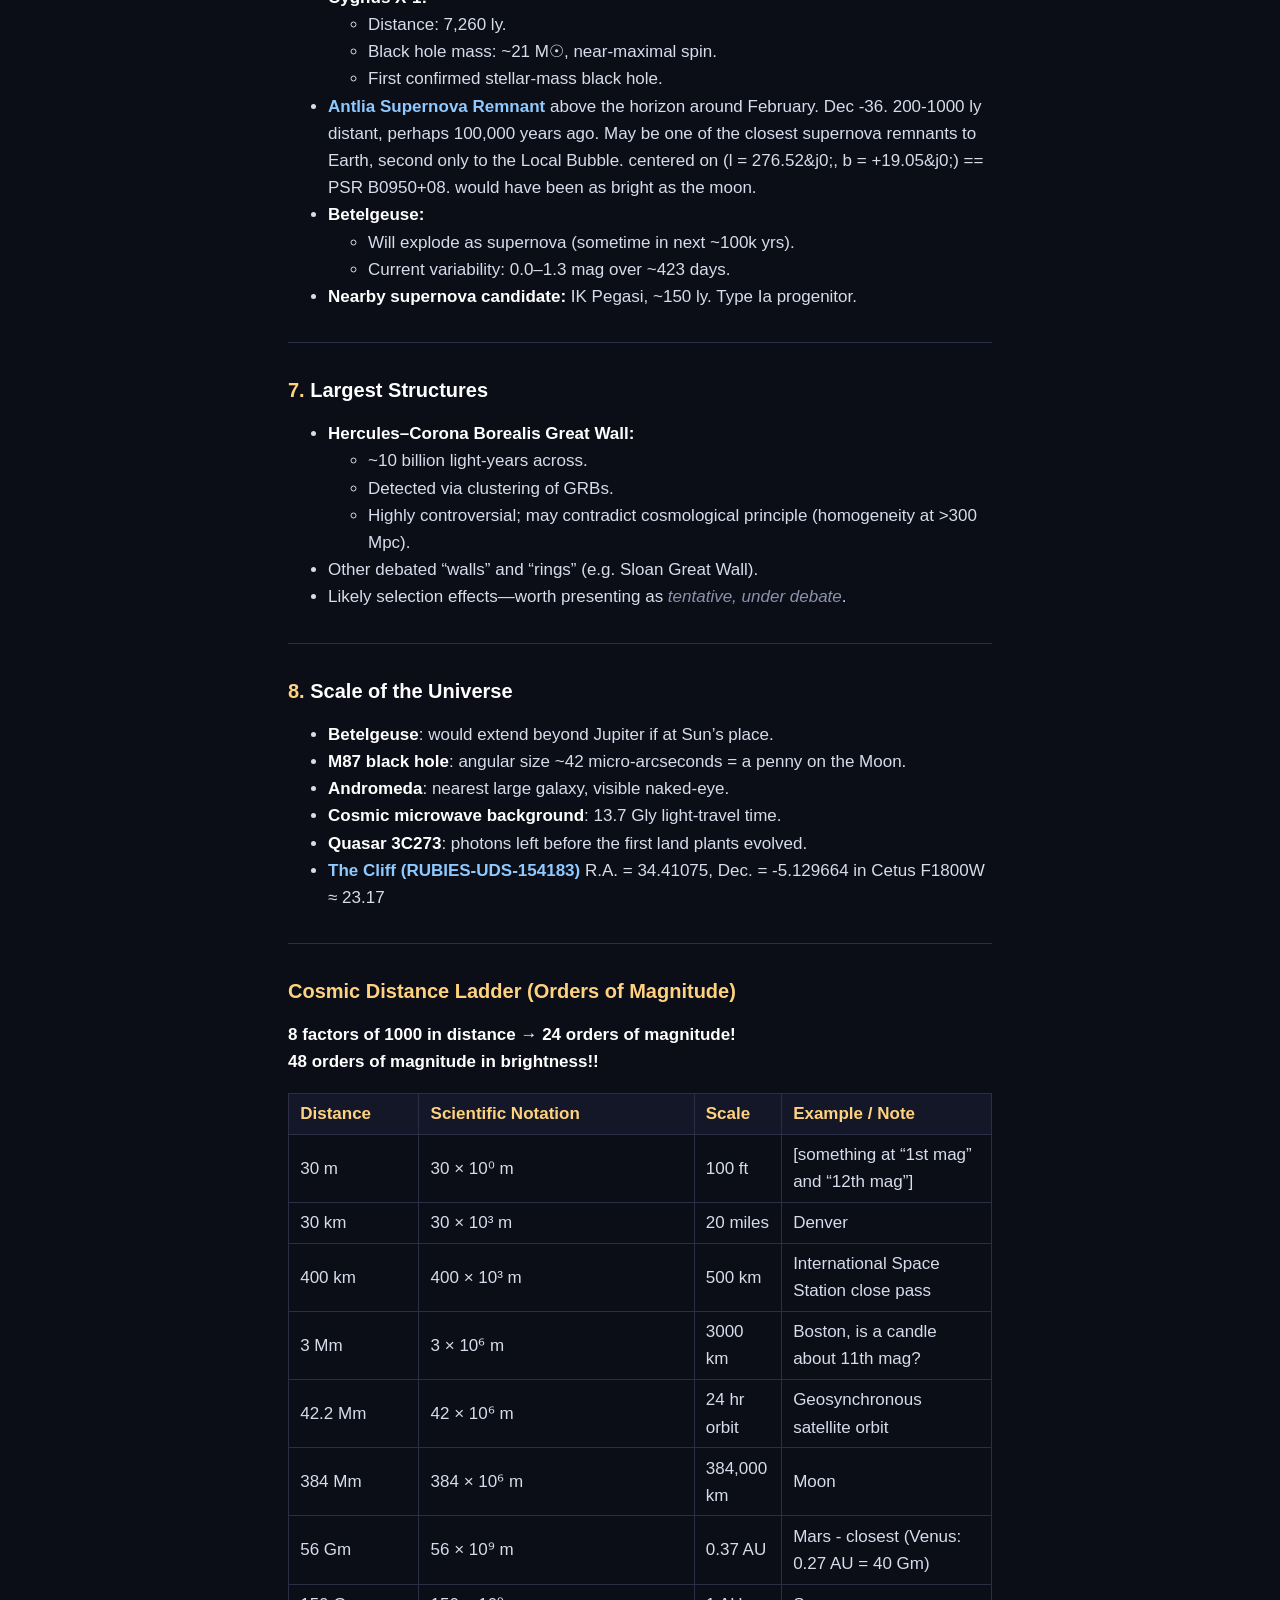
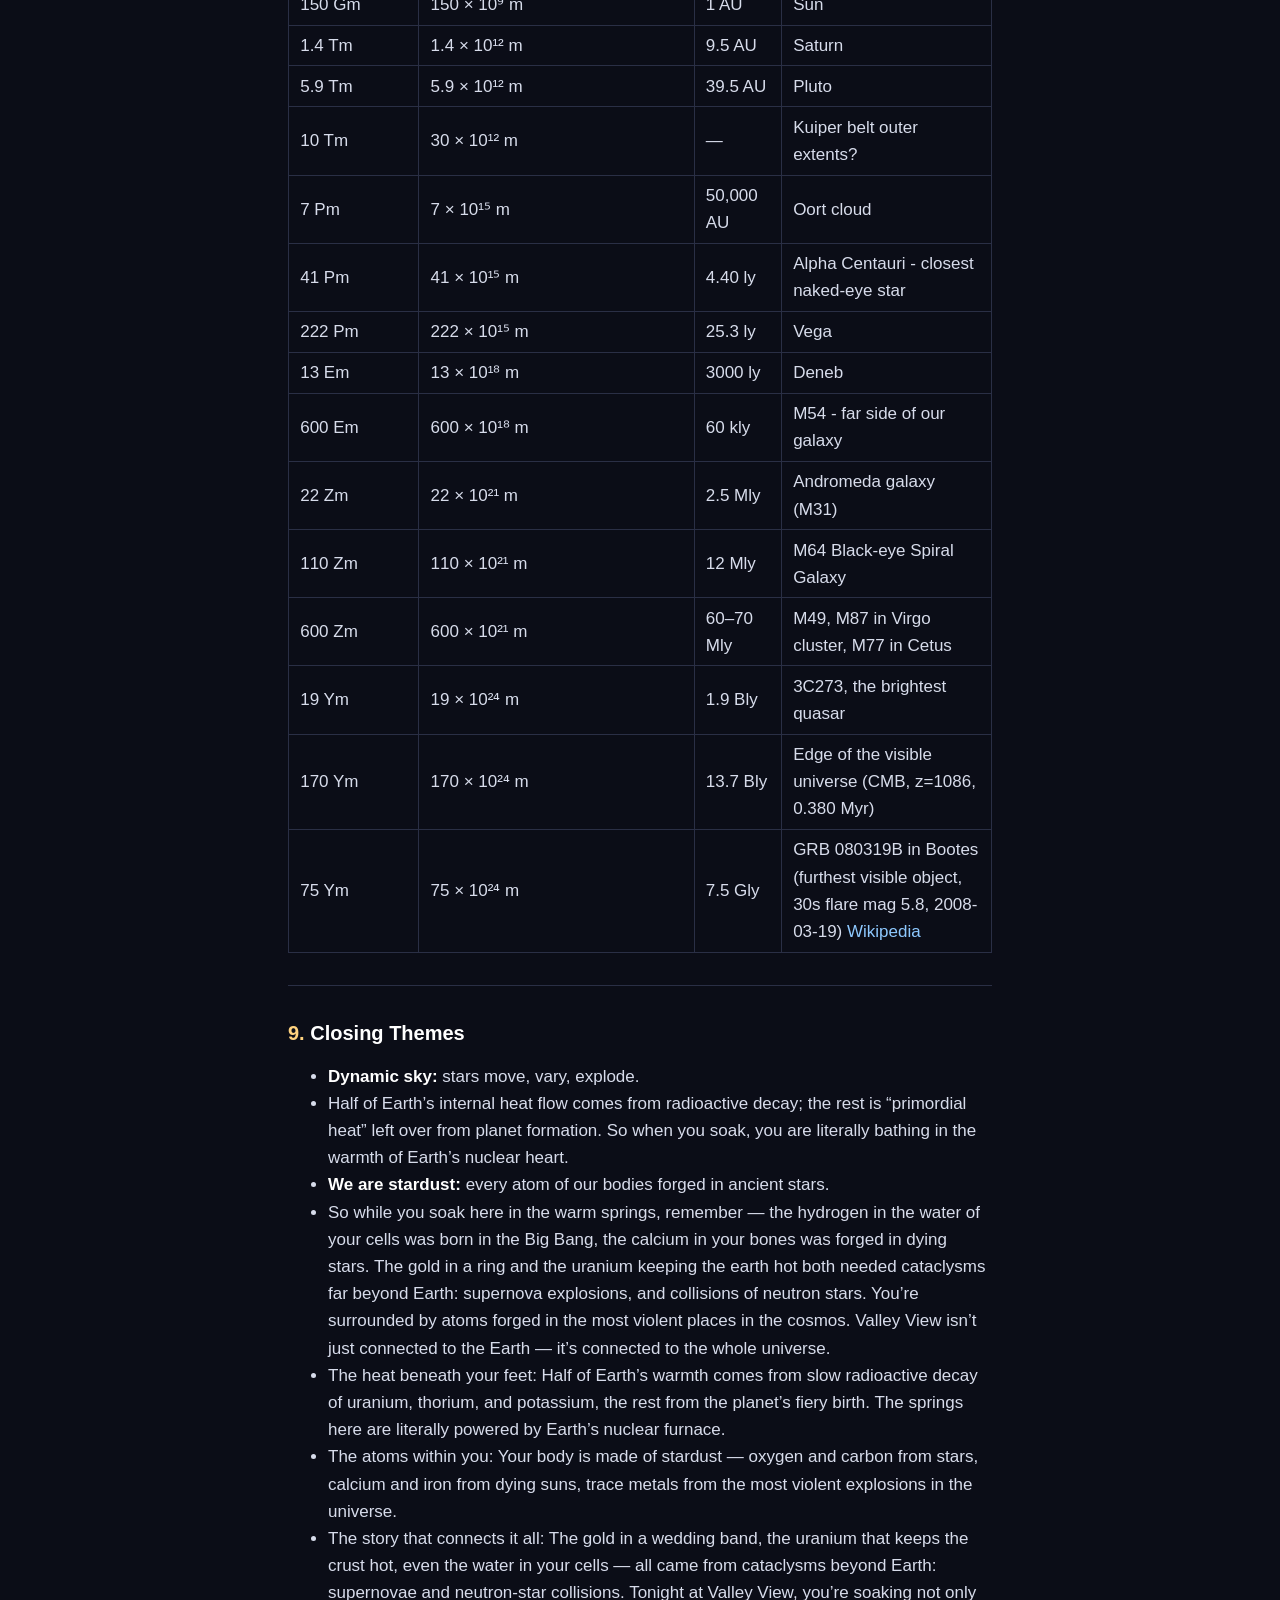
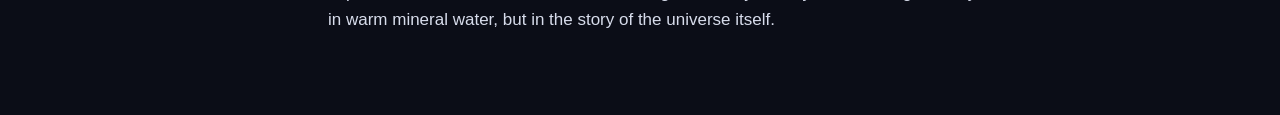
==== commit 70574fd6: "evening tour: link zodiacal light, gegenschein, zodiacal band, airglow Co-Authored-By: Claude Sonnet" ====
--- a/astro-evening-vv.html
+++ b/astro-evening-vv.html
@@ -182,10 +182,10 @@
 <li>Compare to nearby Great Sand Dunes NP.</li>
 <li>Naked-eye phenomena possible here:
 <ul>
-<li><strong>Zodiacal light</strong> (cone after dusk/dawn)</li>
-<li><strong>Gegenschein</strong> (opposite the Sun at midnight)</li>
-<li><strong>Zodiacal band</strong> stretching across ecliptic</li>
-<li><strong>Airglow</strong> (green/red natural skyglow from upper atmosphere)</li>
+<li><strong><a href="https://en.wikipedia.org/wiki/Zodiacal_light">Zodiacal light</a></strong> (cone after dusk/dawn)</li>
+<li><strong><a href="https://en.wikipedia.org/wiki/Gegenschein">Gegenschein</a></strong> (opposite the Sun at midnight)</li>
+<li><strong><a href="https://en.wikipedia.org/wiki/Zodiacal_light#Zodiacal_band">Zodiacal band</a></strong> stretching across ecliptic</li>
+<li><strong><a href="https://en.wikipedia.org/wiki/Airglow">Airglow</a></strong> (green/red natural skyglow from upper atmosphere)</li>
 <li><strong>Clouds look black</strong> not lit from below</li>
 <li><strong>Dark nebulae</strong> in the Milky Way</li>
 <li><strong>Milky Way shadows</strong> on the ground</li>
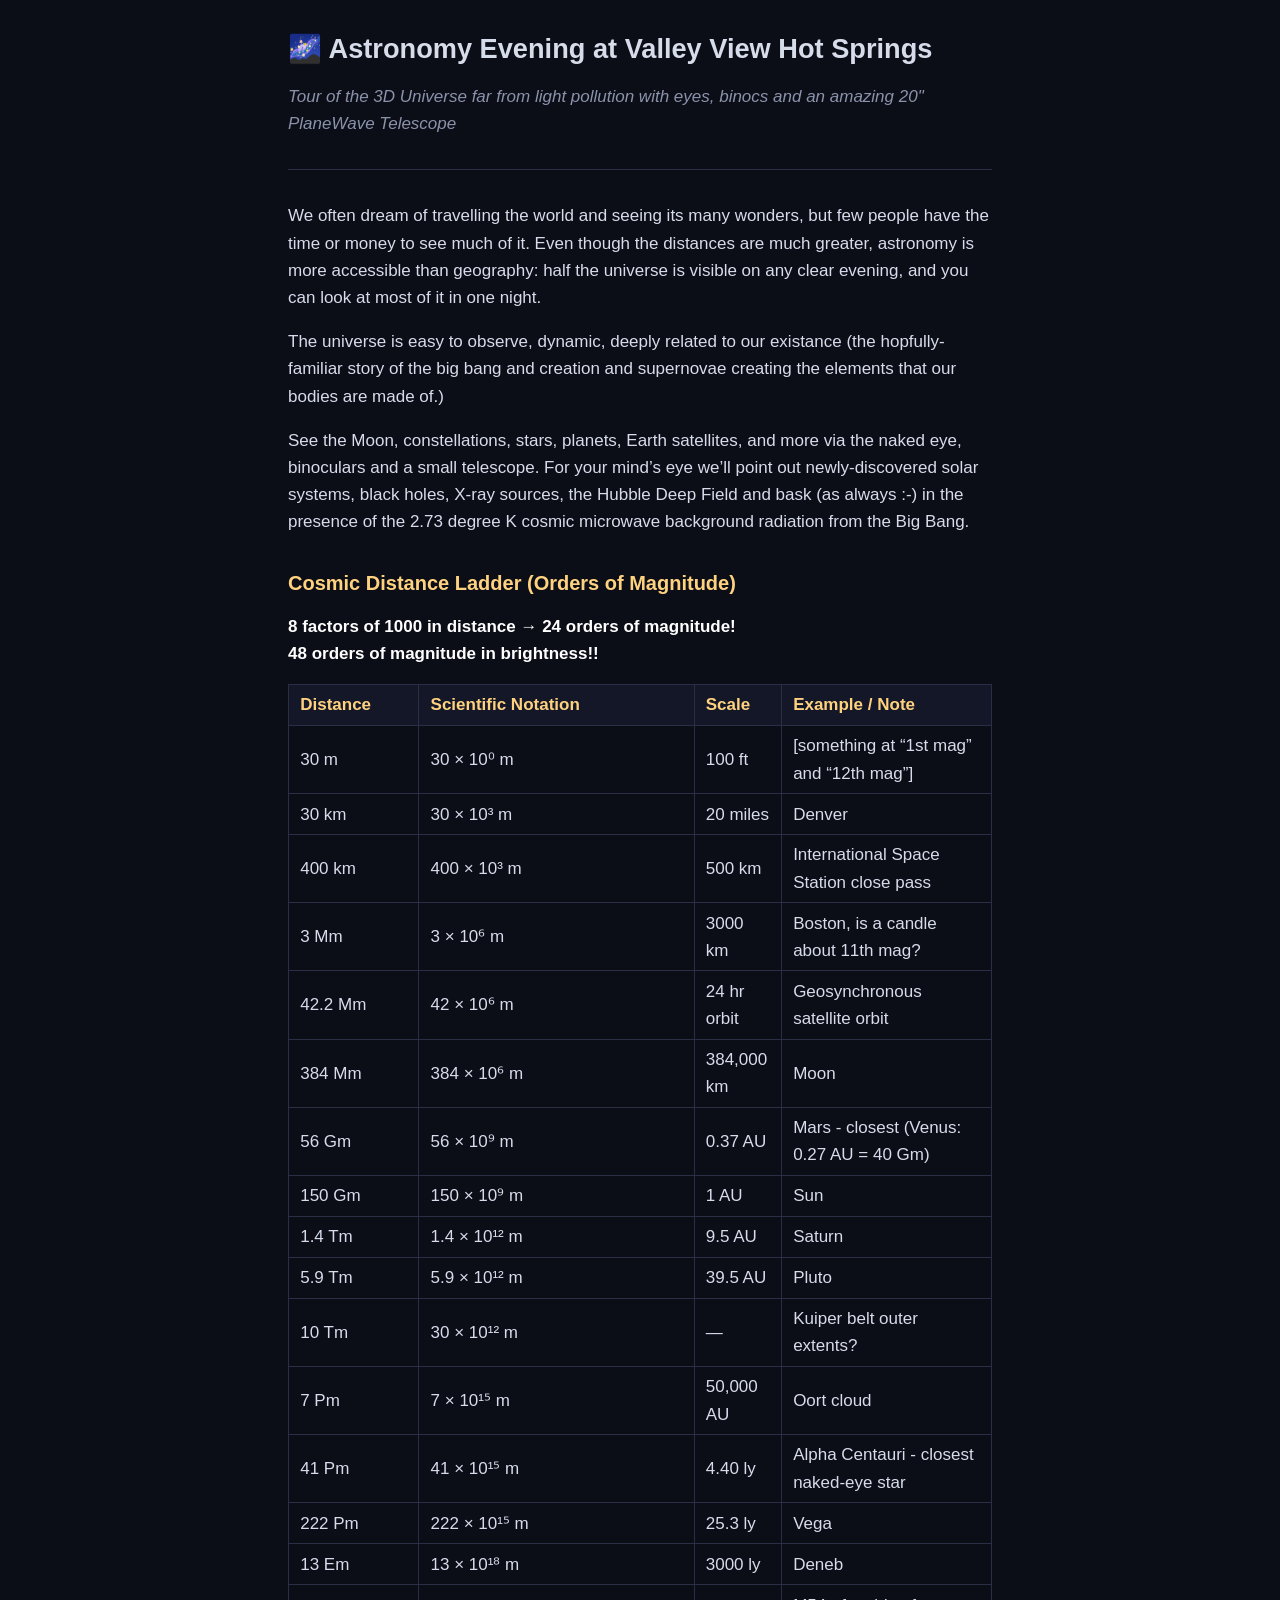
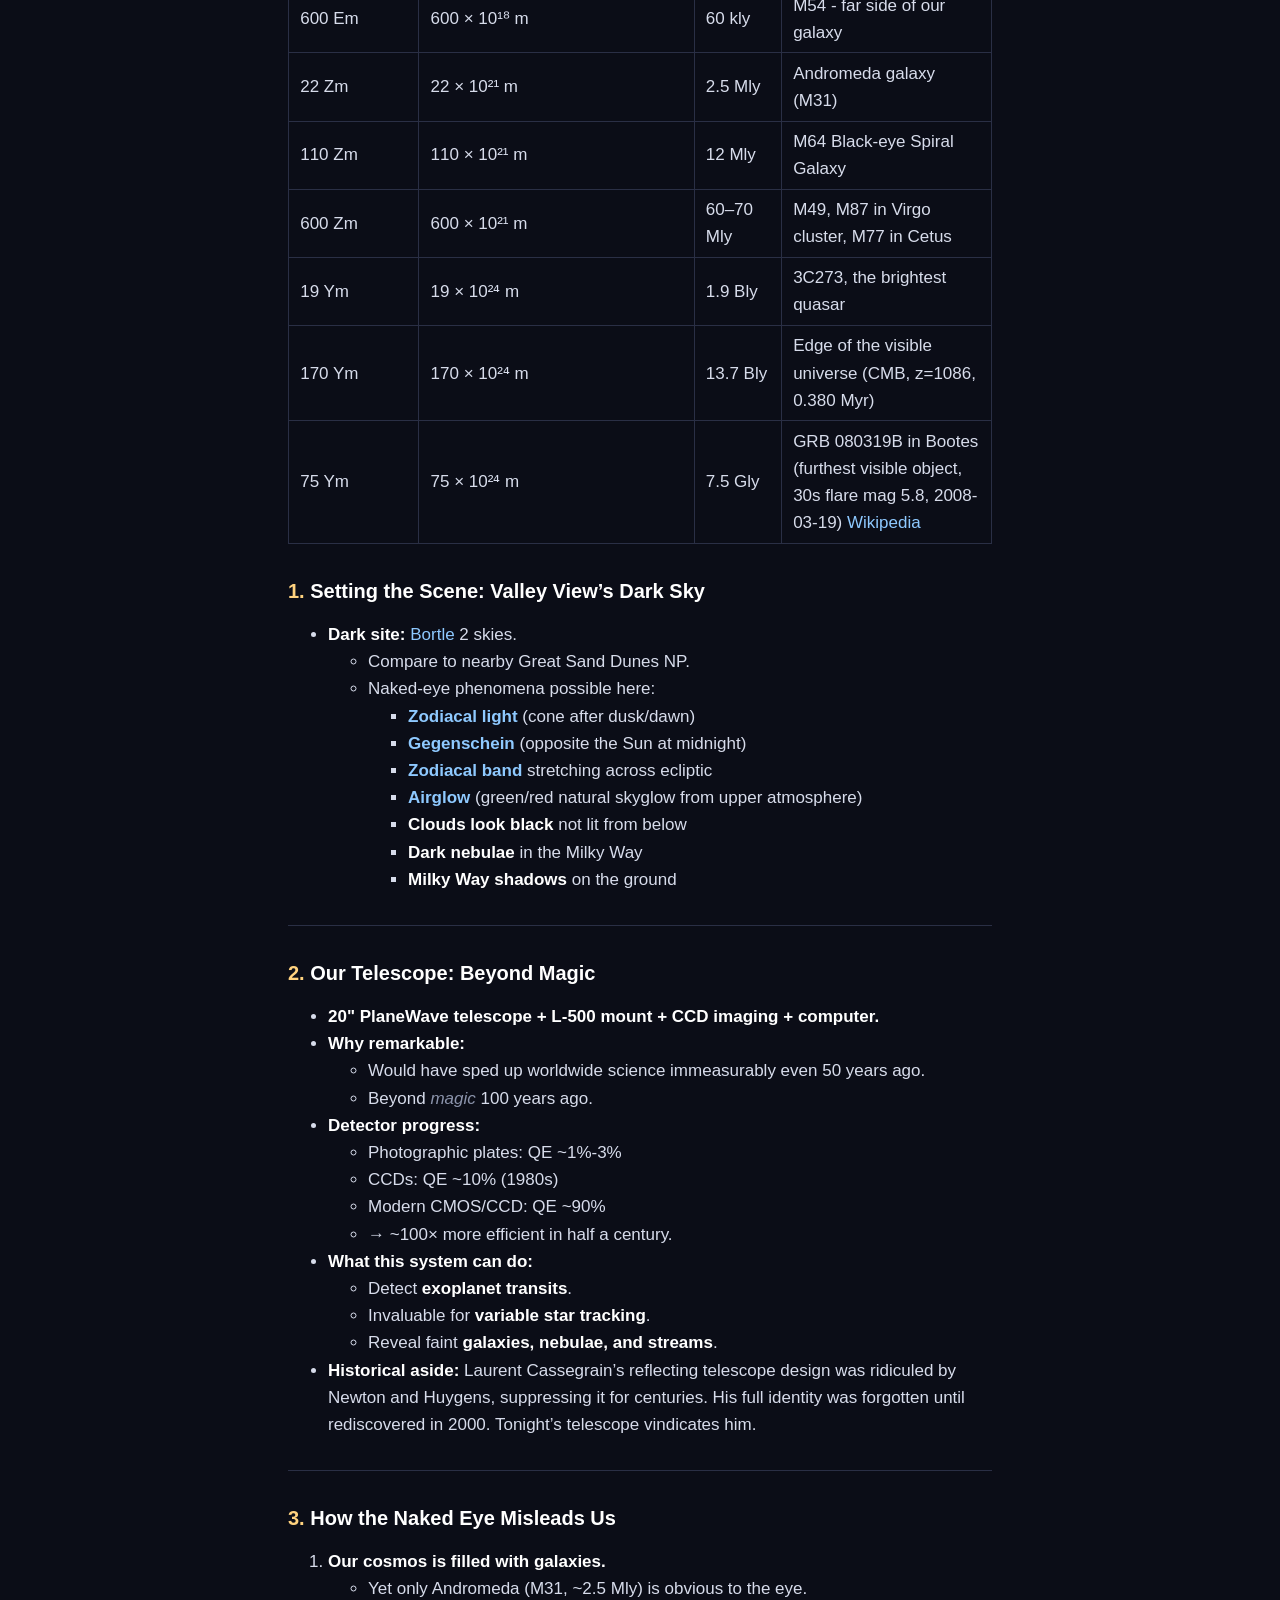
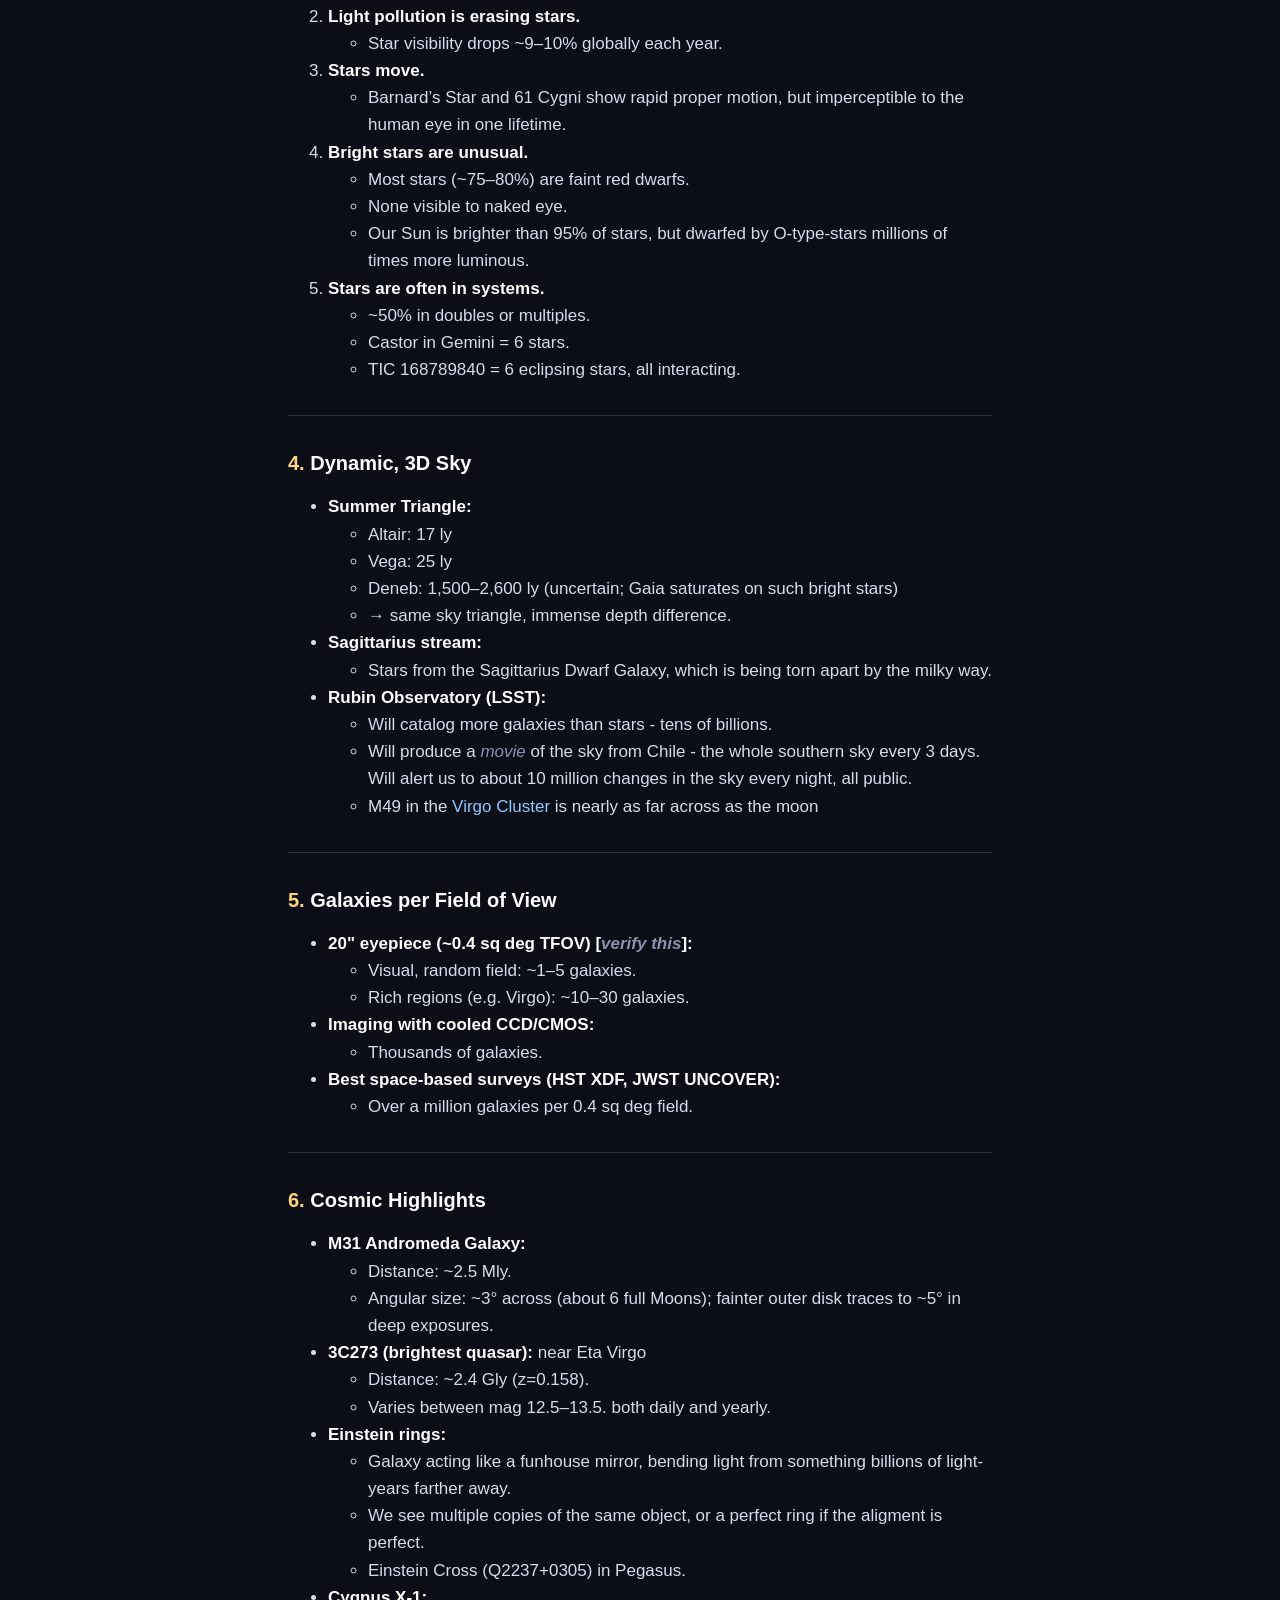
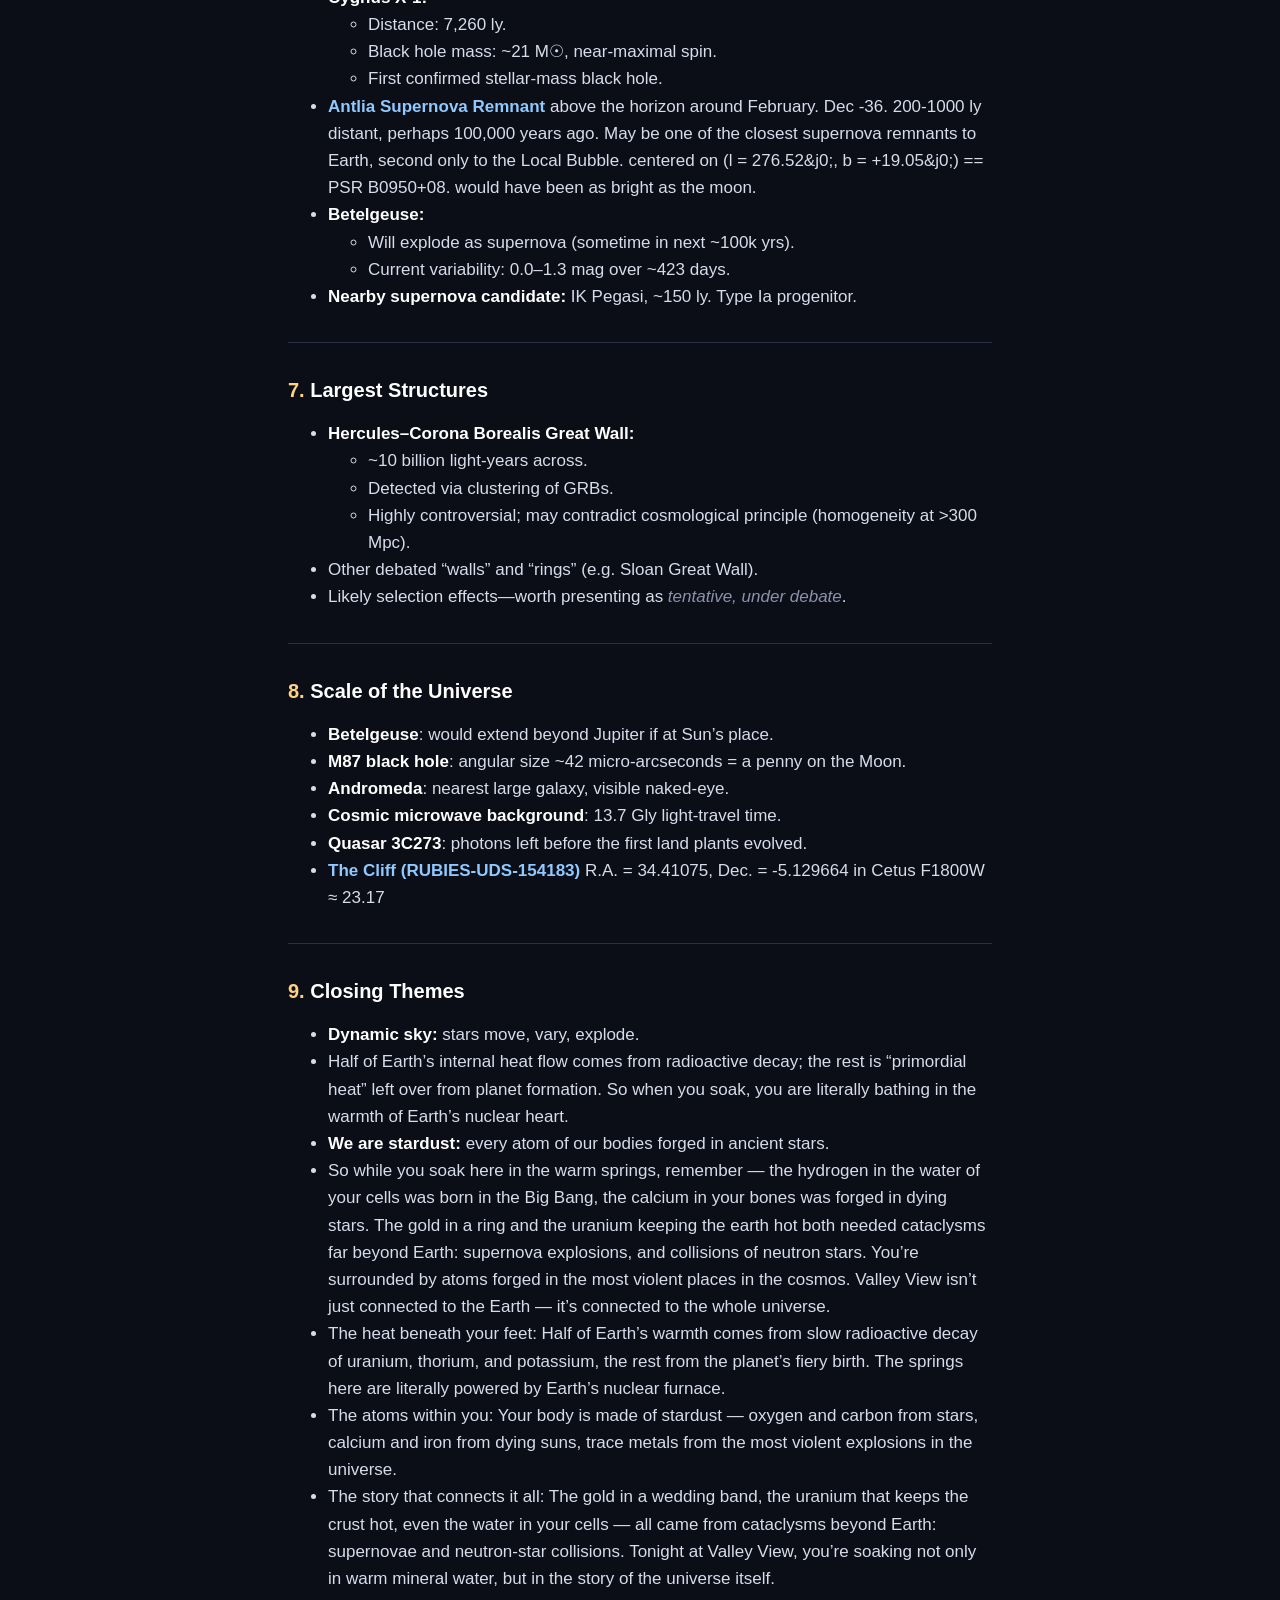
==== commit 91dcb853: "evening tour: remove duplicate Cosmic Distance Ladder section The table appeared twice, verbatim (th" ====
--- a/astro-evening-vv.html
+++ b/astro-evening-vv.html
@@ -338,160 +338,6 @@
 <li><strong><a href="https://en.wikipedia.org/wiki/The_Cliff_(cosmological_object)">The Cliff (RUBIES-UDS-154183)</a></strong> R.A. = 34.41075, Dec. = -5.129664 in Cetus F1800W ≈ 23.17</li>
 </ul>
 <hr />
-<h2 id="cosmic-distance-ladder-orders-of-magnitude-1">Cosmic Distance Ladder (Orders of Magnitude)</h2>
-<p><strong>8 factors of 1000 in distance → 24 orders of magnitude!</strong><br />
-<strong>48 orders of magnitude in brightness!!</strong></p>
-<table>
-<colgroup>
-<col style="width: 18%" />
-<col style="width: 38%" />
-<col style="width: 12%" />
-<col style="width: 29%" />
-</colgroup>
-<thead>
-<tr class="header">
-<th>Distance</th>
-<th>Scientific Notation</th>
-<th>Scale</th>
-<th>Example / Note</th>
-</tr>
-</thead>
-<tbody>
-<tr class="odd">
-<td>30 m</td>
-<td>30 × 10⁰ m</td>
-<td>100 ft</td>
-<td>[something at “1st mag” and “12th mag”]</td>
-</tr>
-<tr class="even">
-<td>30 km</td>
-<td>30 × 10³ m</td>
-<td>20 miles</td>
-<td>Denver</td>
-</tr>
-<tr class="odd">
-<td>400 km</td>
-<td>400 × 10³ m</td>
-<td>500 km</td>
-<td>International Space Station close pass</td>
-</tr>
-<tr class="even">
-<td>3 Mm</td>
-<td>3 × 10⁶ m</td>
-<td>3000 km</td>
-<td>Boston, is a candle about 11th mag?</td>
-</tr>
-<tr class="odd">
-<td>42.2 Mm</td>
-<td>42 × 10⁶ m</td>
-<td>24 hr orbit</td>
-<td>Geosynchronous satellite orbit</td>
-</tr>
-<tr class="even">
-<td>384 Mm</td>
-<td>384 × 10⁶ m</td>
-<td>384,000 km</td>
-<td>Moon</td>
-</tr>
-<tr class="odd">
-<td>56 Gm</td>
-<td>56 × 10⁹ m</td>
-<td>0.37 AU</td>
-<td>Mars - closest (Venus: 0.27 AU = 40 Gm)</td>
-</tr>
-<tr class="even">
-<td>150 Gm</td>
-<td>150 × 10⁹ m</td>
-<td>1 AU</td>
-<td>Sun</td>
-</tr>
-<tr class="odd">
-<td>1.4 Tm</td>
-<td>1.4 × 10¹² m</td>
-<td>9.5 AU</td>
-<td>Saturn</td>
-</tr>
-<tr class="even">
-<td>5.9 Tm</td>
-<td>5.9 × 10¹² m</td>
-<td>39.5 AU</td>
-<td>Pluto</td>
-</tr>
-<tr class="odd">
-<td>10 Tm</td>
-<td>30 × 10¹² m</td>
-<td>—</td>
-<td>Kuiper belt outer extents?</td>
-</tr>
-<tr class="even">
-<td>7 Pm</td>
-<td>7 × 10¹⁵ m</td>
-<td>50,000 AU</td>
-<td>Oort cloud</td>
-</tr>
-<tr class="odd">
-<td>41 Pm</td>
-<td>41 × 10¹⁵ m</td>
-<td>4.40 ly</td>
-<td>Alpha Centauri - closest naked-eye star</td>
-</tr>
-<tr class="even">
-<td>222 Pm</td>
-<td>222 × 10¹⁵ m</td>
-<td>25.3 ly</td>
-<td>Vega</td>
-</tr>
-<tr class="odd">
-<td>13 Em</td>
-<td>13 × 10¹⁸ m</td>
-<td>3000 ly</td>
-<td>Deneb</td>
-</tr>
-<tr class="even">
-<td>600 Em</td>
-<td>600 × 10¹⁸ m</td>
-<td>60 kly</td>
-<td>M54 - far side of our galaxy</td>
-</tr>
-<tr class="odd">
-<td>22 Zm</td>
-<td>22 × 10²¹ m</td>
-<td>2.5 Mly</td>
-<td>Andromeda galaxy (M31)</td>
-</tr>
-<tr class="even">
-<td>110 Zm</td>
-<td>110 × 10²¹ m</td>
-<td>12 Mly</td>
-<td>M64 Black-eye Spiral Galaxy</td>
-</tr>
-<tr class="odd">
-<td>600 Zm</td>
-<td>600 × 10²¹ m</td>
-<td>60–70 Mly</td>
-<td>M49, M87 in Virgo cluster, M77 in Cetus</td>
-</tr>
-<tr class="even">
-<td>19 Ym</td>
-<td>19 × 10²⁴ m</td>
-<td>1.9 Bly</td>
-<td>3C273, the brightest quasar</td>
-</tr>
-<tr class="odd">
-<td>170 Ym</td>
-<td>170 × 10²⁴ m</td>
-<td>13.7 Bly</td>
-<td>Edge of the visible universe (CMB, z=1086, 0.380 Myr)</td>
-</tr>
-<tr class="even">
-<td>75 Ym</td>
-<td>75 × 10²⁴ m</td>
-<td>7.5 Gly</td>
-<td>GRB 080319B in Bootes (furthest visible object, 30s flare mag 5.8, 2008-03-19) <a href="http://en.wikipedia.org/wiki/GRB_080319B">Wikipedia</a></td>
-</tr>
-</tbody>
-</table>
-<hr />
 <h2 id="closing-themes">9. <strong>Closing Themes</strong></h2>
 <ul>
 <li><strong>Dynamic sky:</strong> stars move, vary, explode.</li>
